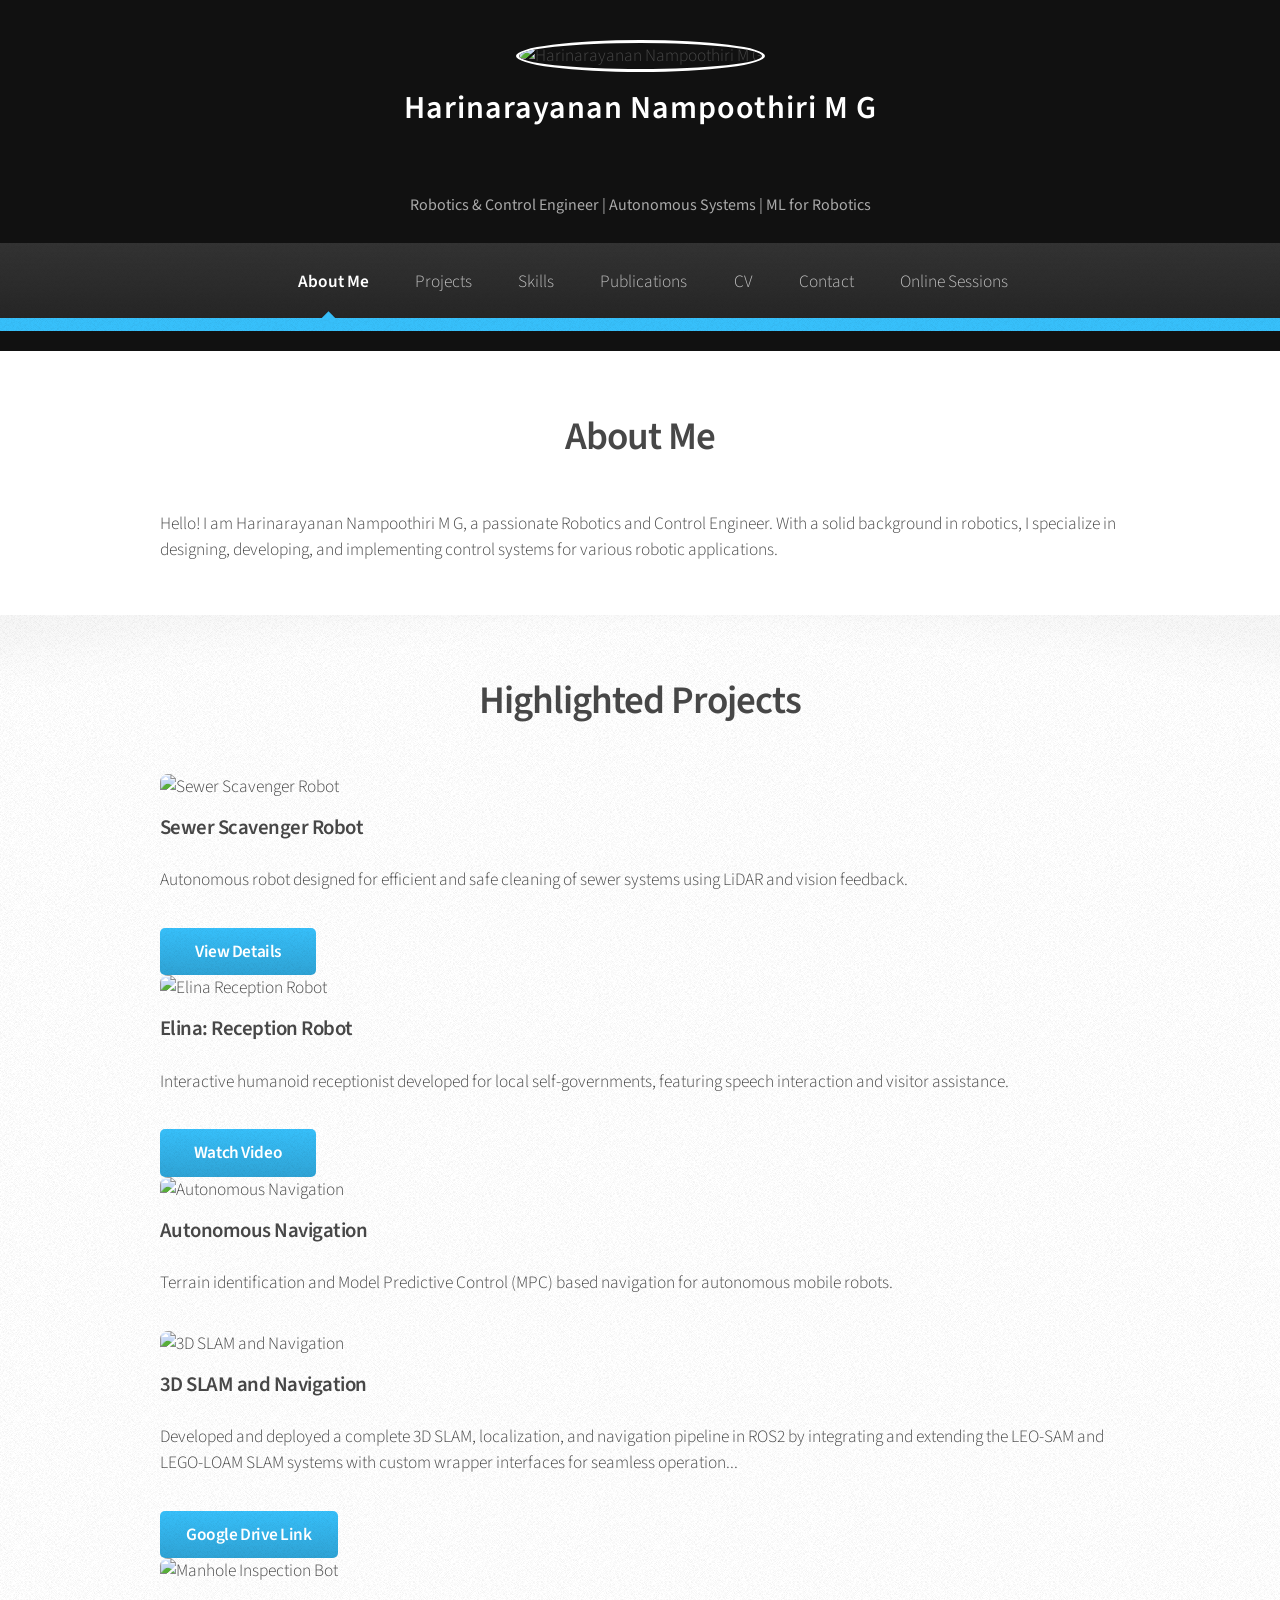
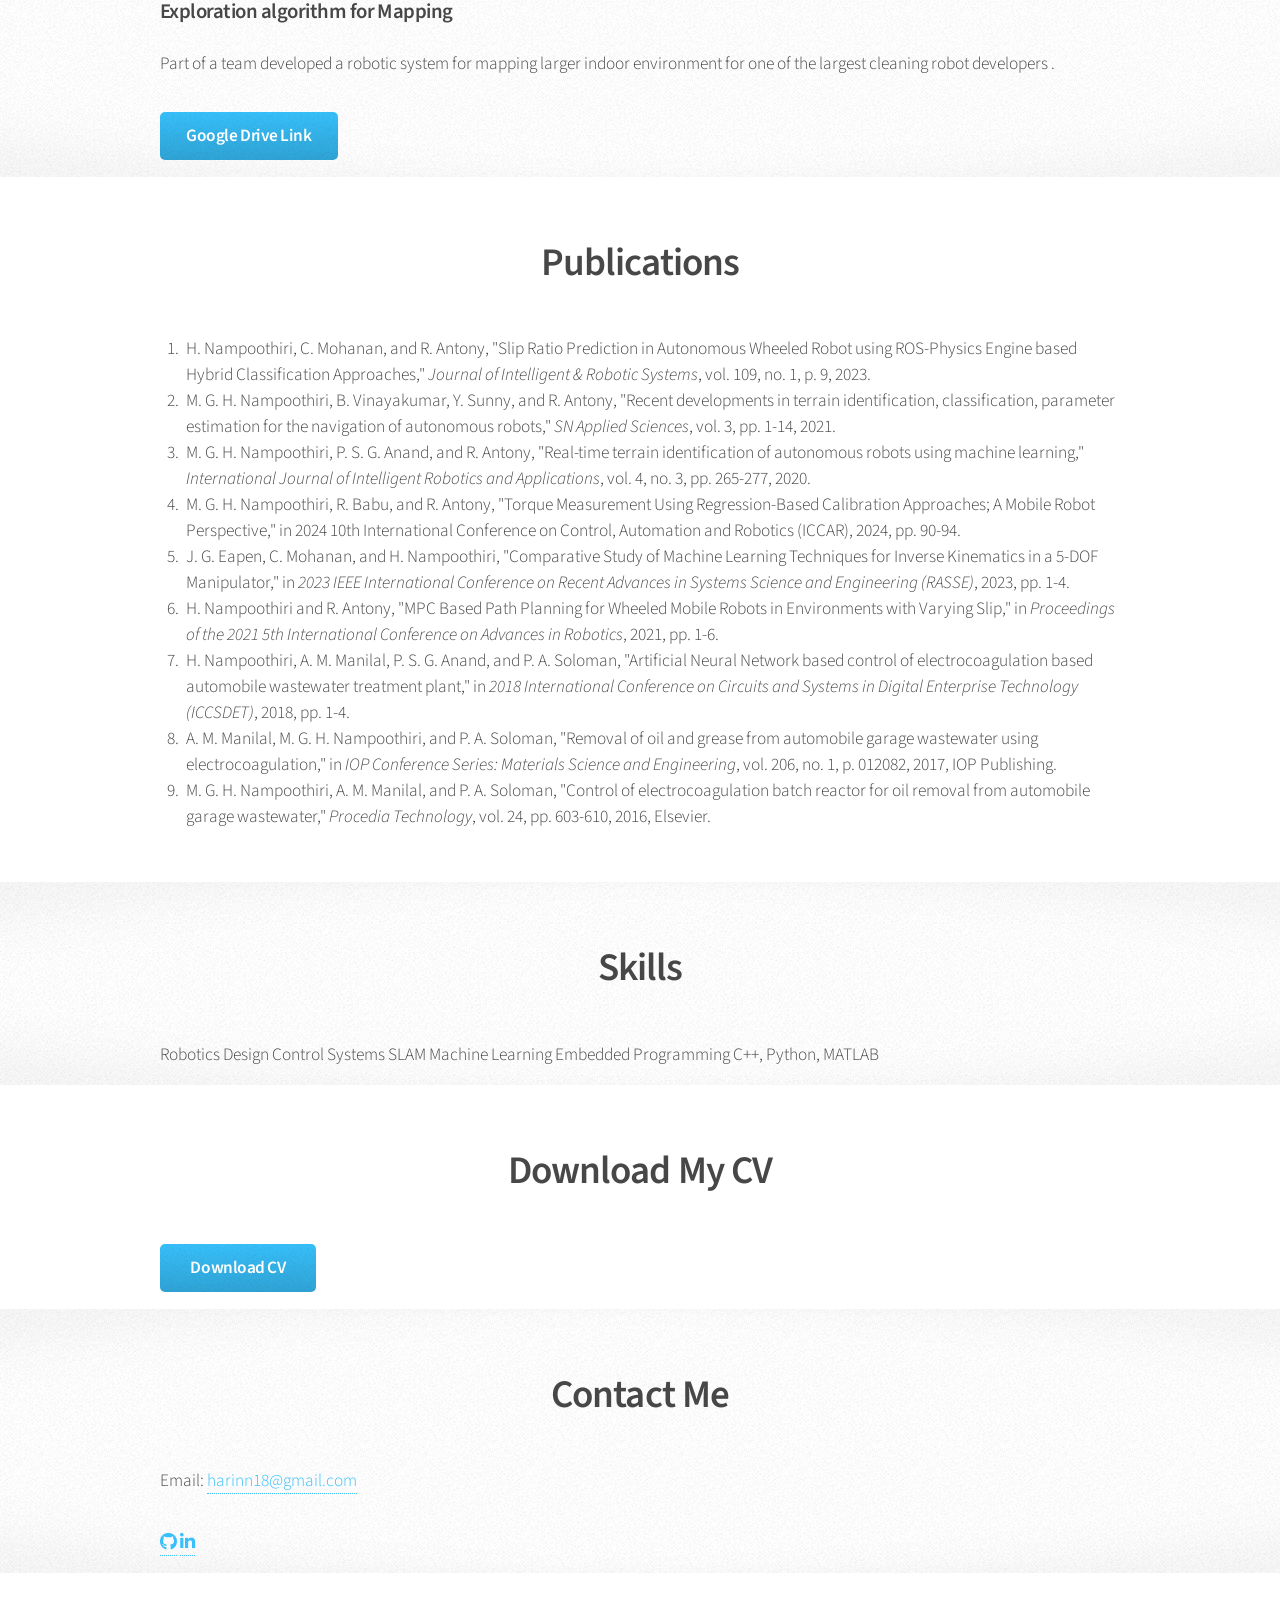
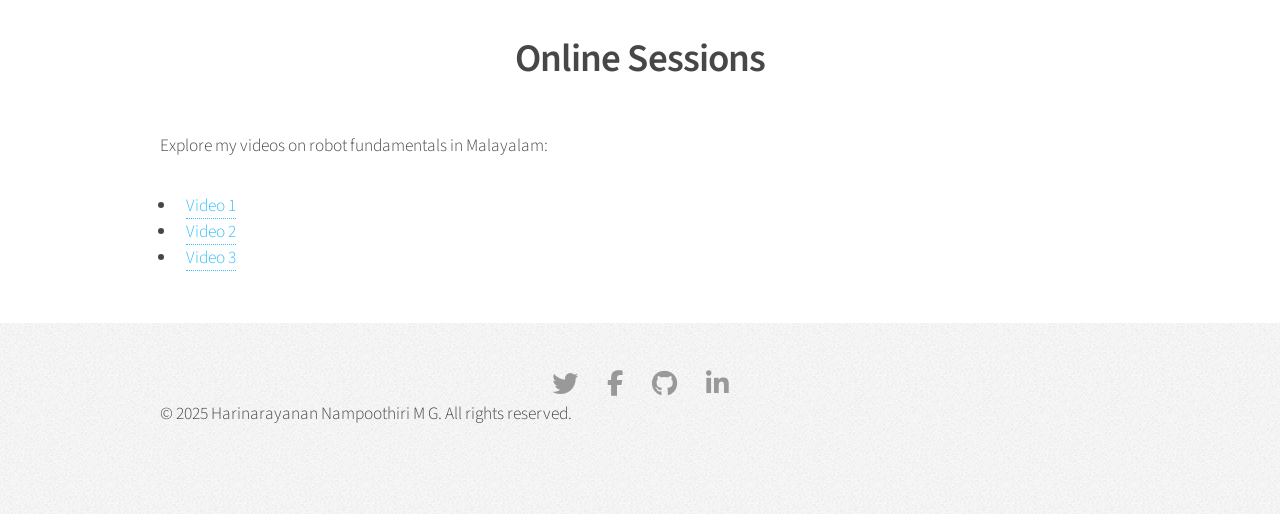
==== index.html @ 53e80461 "Refactor header styles and add new projects Updated header styles and added new project details." ====
<!DOCTYPE HTML>
<html lang="en">
<head>
    <meta charset="UTF-8">
    <title>Harinarayanan Nampoothiri M G</title>
    <meta name="viewport" content="width=device-width, initial-scale=1.0">
    
    <!-- Main CSS -->
    <link rel="stylesheet" href="assets/css/main.css">

    <!-- Font Awesome for icons -->
    <link rel="stylesheet" href="https://cdnjs.cloudflare.com/ajax/libs/font-awesome/6.4.0/css/all.min.css">

    <style>
     /* Header Name and Tagline Alignment */
#logo {
    font-size: 2rem;              /* smaller and cleaner */
    font-weight: 600;
    margin-top: 10px;
    color: #fff;
    letter-spacing: 1px;
}

.tagline {
    font-size: 1rem;              /* slightly smaller to match body text proportions */
    color: #aaa;
    margin-bottom: 25px;
    font-weight: 400;
}

/* Centering and spacing adjustments */
#header.center {
    padding: 40px 0 20px 0;
    background: #111;
}

.profile-photo {
    width: 130px;
    height: 130px;
    border: 3px solid #fff;
    border-radius: 50%;
    object-fit: cover;
    margin-bottom: 8px;
}

    </style>
</head>
<body class="is-preload">

<div id="page-wrapper">

    <!-- Header -->
    <div id="header" class="center">
        <img src="assets/images/Copy of DSC02967.JPG" alt="Harinarayanan Nampoothiri M G" class="profile-photo">
        <h1 id="logo">Harinarayanan Nampoothiri M G</h1>
        <p class="tagline">Robotics & Control Engineer | Autonomous Systems | ML for Robotics</p>

        <nav id="nav">
            <ul>
                <li class="current"><a href="#about">About Me</a></li>
                <li><a href="#projects">Projects</a></li>
                <li><a href="#skills">Skills</a></li>
                <li><a href="#publications">Publications</a></li>
                <li><a href="#CV">CV</a></li>
                <li><a href="#contact">Contact</a></li>
                <li><a href="#fundamentals">Online Sessions</a></li>
            </ul>
        </nav>
    </div>

    <!-- About Section -->
    <section id="about" class="wrapper style1">
        <div class="container">
            <header class="major">
                <h2>About Me</h2>
            </header>
            <p>Hello! I am Harinarayanan Nampoothiri M G, a passionate Robotics and Control Engineer. With a solid background in robotics, I specialize in designing, developing, and implementing control systems for various robotic applications.</p>
        </div>
    </section>


    <!-- Projects Section -->
<section id="projects" class="wrapper style2">
    <div class="container">
        <header class="major">
            <h2>Highlighted Projects</h2>
        </header>
        <div class="projects-grid">
            <div class="project-card">
                <img src="assets/images/sewer_robot.jpg" alt="Sewer Scavenger Robot" style="width:100%; border-radius:8px; margin-bottom:10px;">
                <h3>Sewer Scavenger Robot</h3>
                <p>Autonomous robot designed for efficient and safe cleaning of sewer systems using LiDAR and vision feedback.</p>
                <a href="https://drive.google.com/drive/folders/1FgG7Eo8OcnE0XTVxOAv4eLWUwkwTDsnC?usp=sharing" class="button">View Details</a>
            </div>

            <div class="project-card">
                <img src="assets/images/elina_robot.jpg" alt="Elina Reception Robot" style="width:100%; border-radius:8px; margin-bottom:10px;">
                <h3>Elina: Reception Robot</h3>
                <p>Interactive humanoid receptionist developed for local self-governments, featuring speech interaction and visitor assistance.</p>
                <a href="https://www.youtube.com/watch?v=96Tuz-c2rnI&t=113s" class="button">Watch Video</a>
            </div>

            <div class="project-card">
                <img src="assets/images/autonomous_nav.jpg" alt="Autonomous Navigation" style="width:100%; border-radius:8px; margin-bottom:10px;">
                <h3>Autonomous Navigation</h3>
                <p>Terrain identification and Model Predictive Control (MPC) based navigation for autonomous mobile robots.</p>
            </div>

            <!-- ✅ New Project 1 -->
            <div class="project-card">
                <img src="assets/images/hyperspectral_drone.jpg" alt="3D SLAM and Navigation" style="width:100%; border-radius:8px; margin-bottom:10px;">
                <h3>3D SLAM and Navigation</h3>
                <p> Developed and deployed a complete 3D SLAM, localization, and navigation pipeline in ROS2 by integrating and extending the LEO-SAM and LEGO-LOAM SLAM systems with custom wrapper interfaces for seamless operation...</p>
                <a href="https://drive.google.com/drive/folders/1tQljqa09anIrRo_CeQXsy1H-Ho63MfuQ?usp=sharing" class="button">Google Drive Link</a>
            </div>

            <!-- ✅ New Project 2 -->
            <div class="project-card">
                <img src="assets/images/manhole_inspection_bot.jpg" alt="Manhole Inspection Bot" style="width:100%; border-radius:8px; margin-bottom:10px;">
                <h3>Exploration algorithm for Mapping</h3>
                <p>Part of a team developed a robotic system for mapping larger indoor environment for one of the largest cleaning robot developers .</p>
                <a href="https://drive.google.com/drive/folders/1yJ7jIGl7k6AqIu4CjJaIvp3n4dSNA3vL?usp=drive_link" class="button">Google Drive Link</a>
            </div>
        </div>
    </div>
</section>


    <!-- Publications Section -->
    <section id="publications" class="wrapper style1">
        <div class="container">
            <header class="major">
                <h2>Publications</h2>
            </header>
            <ol>
                <li>H. Nampoothiri, C. Mohanan, and R. Antony, "Slip Ratio Prediction in Autonomous Wheeled Robot using ROS-Physics Engine based Hybrid Classification Approaches," <i>Journal of Intelligent & Robotic Systems</i>, vol. 109, no. 1, p. 9, 2023.</li>
                <li>M. G. H. Nampoothiri, B. Vinayakumar, Y. Sunny, and R. Antony, "Recent developments in terrain identification, classification, parameter estimation for the navigation of autonomous robots," <i>SN Applied Sciences</i>, vol. 3, pp. 1-14, 2021.</li>
                <li>M. G. H. Nampoothiri, P. S. G. Anand, and R. Antony, "Real-time terrain identification of autonomous robots using machine learning," <i>International Journal of Intelligent Robotics and Applications</i>, vol. 4, no. 3, pp. 265-277, 2020.</li>
                <li>M. G. H. Nampoothiri, R. Babu, and R. Antony, "Torque Measurement Using Regression-Based Calibration Approaches; A Mobile Robot Perspective," in 2024 10th International Conference on Control, Automation and Robotics (ICCAR), 2024, pp. 90-94.</li>
                <li>J. G. Eapen, C. Mohanan, and H. Nampoothiri, "Comparative Study of Machine Learning Techniques for Inverse Kinematics in a 5-DOF Manipulator," in <i>2023 IEEE International Conference on Recent Advances in Systems Science and Engineering (RASSE)</i>, 2023, pp. 1-4.</li>
                <li>H. Nampoothiri and R. Antony, "MPC Based Path Planning for Wheeled Mobile Robots in Environments with Varying Slip," in <i>Proceedings of the 2021 5th International Conference on Advances in Robotics</i>, 2021, pp. 1-6.</li>
                <li>H. Nampoothiri, A. M. Manilal, P. S. G. Anand, and P. A. Soloman, "Artificial Neural Network based control of electrocoagulation based automobile wastewater treatment plant," in <i>2018 International Conference on Circuits and Systems in Digital Enterprise Technology (ICCSDET)</i>, 2018, pp. 1-4.</li>
                <li>A. M. Manilal, M. G. H. Nampoothiri, and P. A. Soloman, "Removal of oil and grease from automobile garage wastewater using electrocoagulation," in <i>IOP Conference Series: Materials Science and Engineering</i>, vol. 206, no. 1, p. 012082, 2017, IOP Publishing.</li>
                <li>M. G. H. Nampoothiri, A. M. Manilal, and P. A. Soloman, "Control of electrocoagulation batch reactor for oil removal from automobile garage wastewater," <i>Procedia Technology</i>, vol. 24, pp. 603-610, 2016, Elsevier.</li>
            </ol>
        </div>
    </section>

    <!-- Skills Section -->
    <section id="skills" class="wrapper style2">
        <div class="container">
            <header class="major">
                <h2>Skills</h2>
            </header>
            <div class="skills-tags">
                <span>Robotics Design</span>
                <span>Control Systems</span>
                <span>SLAM</span>
                <span>Machine Learning</span>
                <span>Embedded Programming</span>
                <span>C++, Python, MATLAB</span>
            </div>
        </div>
    </section>

    <!-- CV Section -->
    <section id="CV" class="wrapper style1 center">
        <div class="container">
            <header class="major">
                <h2>Download My CV</h2>
            </header>
            <a href="https://drive.google.com/file/d/1F0CVj4Id50opNyx31Z0Vksr-vJU633Jb/view?usp=sharing" 
               target="_blank" class="button large">Download CV</a>
        </div>
    </section>

    <!-- Contact Section -->
    <section id="contact" class="wrapper style2 center">
        <div class="container">
            <header class="major">
                <h2>Contact Me</h2>
            </header>
            <p>Email: <a href="mailto:harinn18@gmail.com">harinn18@gmail.com</a></p>
            <div class="social-icons">
                <a href="https://github.com/your-github" class="icon brands fa-github"></a>
                <a href="https://www.linkedin.com/in/harinarayanan-nampoothiri-m-g-2abb6884" class="icon brands fa-linkedin-in"></a>
            </div>
        </div>
    </section>

    <!-- Online Sessions Section -->
    <section id="fundamentals" class="wrapper style1">
        <div class="container">
            <header class="major">
                <h2>Online Sessions</h2>
            </header>
            <p>Explore my videos on robot fundamentals in Malayalam:</p>
            <ul>
                <li><a href="https://www.youtube.com/watch?v=raKOTDjkIao">Video 1</a></li>
                <li><a href="https://www.youtube.com/watch?v=87t_Kpl-Ois">Video 2</a></li>
                <li><a href="https://youtu.be/vxIiFQnLRcw">Video 3</a></li>
            </ul>
        </div>
    </section>

    <!-- Footer -->
    <div id="footer" class="center">
        <div class="container">
            <ul class="icons">
                <li><a href="#" class="icon brands fa-twitter"><span class="label">Twitter</span></a></li>
                <li><a href="#" class="icon brands fa-facebook-f"><span class="label">Facebook</span></a></li>
                <li><a href="#" class="icon brands fa-github"><span class="label">GitHub</span></a></li>
                <li><a href="#" class="icon brands fa-linkedin-in"><span class="label">LinkedIn</span></a></li>
            </ul>
            <ul class="menu">
                <li>&copy; 2025 Harinarayanan Nampoothiri M G. All rights reserved.</li>
            </ul>
        </div>
    </div>

</div>

<!-- Scripts -->
<script src="assets/js/jquery.min.js"></script>
<script src="assets/js/jquery.dropotron.min.js"></script>
<script src="assets/js/browser.min.js"></script>
<script src="assets/js/breakpoints.min.js"></script>
<script src="assets/js/util.js"></script>
<script src="assets/js/main.js"></script>

</body>
</html>
---- assets/css/main.css ----
@import url("fontawesome-all.min.css");
@import url("https://fonts.googleapis.com/css?family=Source+Sans+Pro:300,300italic,600,600italic");

/*
	Arcana by HTML5 UP
	html5up.net | @ajlkn
	Free for personal and commercial use under the CCA 3.0 license (html5up.net/license)
*/

html, body, div, span, applet, object,
iframe, h1, h2, h3, h4, h5, h6, p, blockquote,
pre, a, abbr, acronym, address, big, cite,
code, del, dfn, em, img, ins, kbd, q, s, samp,
small, strike, strong, sub, sup, tt, var, b,
u, i, center, dl, dt, dd, ol, ul, li, fieldset,
form, label, legend, table, caption, tbody,
tfoot, thead, tr, th, td, article, aside,
canvas, details, embed, figure, figcaption,
footer, header, hgroup, menu, nav, output, ruby,
section, summary, time, mark, audio, video {
	margin: 0;
	padding: 0;
	border: 0;
	font-size: 100%;
	font: inherit;
	vertical-align: baseline;}

article, aside, details, figcaption, figure,
footer, header, hgroup, menu, nav, section {
	display: block;}

body {
	line-height: 1;
}

ol, ul {
	list-style: none;
}

blockquote, q {
	quotes: none;
}

	blockquote:before, blockquote:after, q:before, q:after {
		content: '';
		content: none;
	}

table {
	border-collapse: collapse;
	border-spacing: 0;
}

body {
	-webkit-text-size-adjust: none;
}

mark {
	background-color: transparent;
	color: inherit;
}

input::-moz-focus-inner {
	border: 0;
	padding: 0;
}

input, select, textarea {
	-moz-appearance: none;
	-webkit-appearance: none;
	-ms-appearance: none;
	appearance: none;
}

/* Basic */

	html {
		box-sizing: border-box;
	}

	*, *:before, *:after {
		box-sizing: inherit;
	}

	body {
		background: #f7f7f7 url("images/bg01.png");
	}

		body.is-preload *, body.is-preload *:before, body.is-preload *:after {
			-moz-animation: none !important;
			-webkit-animation: none !important;
			-ms-animation: none !important;
			animation: none !important;
			-moz-transition: none !important;
			-webkit-transition: none !important;
			-ms-transition: none !important;
			transition: none !important;
		}

	body, input, select, textarea {
		color: #474747;
		font-family: 'Source Sans Pro', sans-serif;
		font-size: 16pt;
		font-weight: 300;
		line-height: 1.65em;
	}

	a {
		-moz-transition: color 0.2s ease-in-out, border-color 0.2s ease-in-out, opacity 0.2s ease-in-out;
		-webkit-transition: color 0.2s ease-in-out, border-color 0.2s ease-in-out, opacity 0.2s ease-in-out;
		-ms-transition: color 0.2s ease-in-out, border-color 0.2s ease-in-out, opacity 0.2s ease-in-out;
		transition: color 0.2s ease-in-out, border-color 0.2s ease-in-out, opacity 0.2s ease-in-out;
		color: #37c0fb;
		text-decoration: none;
		border-bottom: dotted 1px;
	}

		a:hover {
			color: #37c0fb;
			border-bottom-color: transparent;
		}

	strong, b {
		font-weight: 600;
	}

	em, i {
		font-style: italic;
	}

	p, ul, ol, dl, table, blockquote {
		margin: 0 0 2em 0;
	}

	h1, h2, h3, h4, h5, h6 {
		color: inherit;
		font-weight: 600;
		line-height: 1.75em;
		margin-bottom: 1em;
	}

		h1 a, h2 a, h3 a, h4 a, h5 a, h6 a {
			color: inherit;
			text-decoration: none;
		}

		h1 em, h2 em, h3 em, h4 em, h5 em, h6 em {
			font-style: normal;
			font-weight: 300;
		}

	h2 {
		font-size: 1.75em;
		letter-spacing: -0.025em;
	}

	h3 {
		font-size: 1.2em;
		letter-spacing: -0.025em;
	}

	sub {
		font-size: 0.8em;
		position: relative;
		top: 0.5em;
	}

	sup {
		font-size: 0.8em;
		position: relative;
		top: -0.5em;
	}

	hr {
		border-top: solid 1px #e0e0e0;
		border: 0;
		margin-bottom: 1.5em;
	}

	blockquote {
		border-left: solid 0.5em #e0e0e0;
		font-style: italic;
		padding: 1em 0 1em 2em;
	}

/* Container */

	.container {
		margin: 0 auto;
		max-width: 100%;
		width: 1400px;
	}

		@media screen and (max-width: 1680px) {

			.container {
				width: 1200px;
			}

		}

		@media screen and (max-width: 1280px) {

			.container {
				width: 960px;
			}

		}

		@media screen and (max-width: 980px) {

			.container {
				width: 95%;
			}

		}

		@media screen and (max-width: 840px) {

			.container {
				width: 95%;
			}

		}

		@media screen and (max-width: 736px) {

			.container {
				width: 90%;
			}

		}

		@media screen and (max-width: 480px) {

			.container {
				width: 100%;
			}

		}

/* Row */

	.row {
		display: flex;
		flex-wrap: wrap;
		box-sizing: border-box;
		align-items: stretch;
	}

		.row > * {
			box-sizing: border-box;
		}

		.row.gtr-uniform > * > :last-child {
			margin-bottom: 0;
		}

		.row.aln-left {
			justify-content: flex-start;
		}

		.row.aln-center {
			justify-content: center;
		}

		.row.aln-right {
			justify-content: flex-end;
		}

		.row.aln-top {
			align-items: flex-start;
		}

		.row.aln-middle {
			align-items: center;
		}

		.row.aln-bottom {
			align-items: flex-end;
		}

		.row > .imp {
			order: -1;
		}

		.row > .col-1 {
			width: 8.33333%;
		}

		.row > .off-1 {
			margin-left: 8.33333%;
		}

		.row > .col-2 {
			width: 16.66667%;
		}

		.row > .off-2 {
			margin-left: 16.66667%;
		}

		.row > .col-3 {
			width: 25%;
		}

		.row > .off-3 {
			margin-left: 25%;
		}

		.row > .col-4 {
			width: 33.33333%;
		}

		.row > .off-4 {
			margin-left: 33.33333%;
		}

		.row > .col-5 {
			width: 41.66667%;
		}

		.row > .off-5 {
			margin-left: 41.66667%;
		}

		.row > .col-6 {
			width: 50%;
		}

		.row > .off-6 {
			margin-left: 50%;
		}

		.row > .col-7 {
			width: 58.33333%;
		}

		.row > .off-7 {
			margin-left: 58.33333%;
		}

		.row > .col-8 {
			width: 66.66667%;
		}

		.row > .off-8 {
			margin-left: 66.66667%;
		}

		.row > .col-9 {
			width: 75%;
		}

		.row > .off-9 {
			margin-left: 75%;
		}

		.row > .col-10 {
			width: 83.33333%;
		}

		.row > .off-10 {
			margin-left: 83.33333%;
		}

		.row > .col-11 {
			width: 91.66667%;
		}

		.row > .off-11 {
			margin-left: 91.66667%;
		}

		.row > .col-12 {
			width: 100%;
		}

		.row > .off-12 {
			margin-left: 100%;
		}

		.row.gtr-0 {
			margin-top: 0px;
			margin-left: 0px;
		}

			.row.gtr-0 > * {
				padding: 0px 0 0 0px;
			}

			.row.gtr-0.gtr-uniform {
				margin-top: 0px;
			}

				.row.gtr-0.gtr-uniform > * {
					padding-top: 0px;
				}

		.row.gtr-25 {
			margin-top: -12.5px;
			margin-left: -12.5px;
		}

			.row.gtr-25 > * {
				padding: 12.5px 0 0 12.5px;
			}

			.row.gtr-25.gtr-uniform {
				margin-top: -12.5px;
			}

				.row.gtr-25.gtr-uniform > * {
					padding-top: 12.5px;
				}

		.row.gtr-50 {
			margin-top: -25px;
			margin-left: -25px;
		}

			.row.gtr-50 > * {
				padding: 25px 0 0 25px;
			}

			.row.gtr-50.gtr-uniform {
				margin-top: -25px;
			}

				.row.gtr-50.gtr-uniform > * {
					padding-top: 25px;
				}

		.row {
			margin-top: -50px;
			margin-left: -50px;
		}

			.row > * {
				padding: 50px 0 0 50px;
			}

			.row.gtr-uniform {
				margin-top: -50px;
			}

				.row.gtr-uniform > * {
					padding-top: 50px;
				}

		.row.gtr-150 {
			margin-top: -75px;
			margin-left: -75px;
		}

			.row.gtr-150 > * {
				padding: 75px 0 0 75px;
			}

			.row.gtr-150.gtr-uniform {
				margin-top: -75px;
			}

				.row.gtr-150.gtr-uniform > * {
					padding-top: 75px;
				}

		.row.gtr-200 {
			margin-top: -100px;
			margin-left: -100px;
		}

			.row.gtr-200 > * {
				padding: 100px 0 0 100px;
			}

			.row.gtr-200.gtr-uniform {
				margin-top: -100px;
			}

				.row.gtr-200.gtr-uniform > * {
					padding-top: 100px;
				}

		@media screen and (max-width: 1680px) {

			.row {
				display: flex;
				flex-wrap: wrap;
				box-sizing: border-box;
				align-items: stretch;
			}

				.row > * {
					box-sizing: border-box;
				}

				.row.gtr-uniform > * > :last-child {
					margin-bottom: 0;
				}

				.row.aln-left {
					justify-content: flex-start;
				}

				.row.aln-center {
					justify-content: center;
				}

				.row.aln-right {
					justify-content: flex-end;
				}

				.row.aln-top {
					align-items: flex-start;
				}

				.row.aln-middle {
					align-items: center;
				}

				.row.aln-bottom {
					align-items: flex-end;
				}

				.row > .imp-wide {
					order: -1;
				}

				.row > .col-1-wide {
					width: 8.33333%;
				}

				.row > .off-1-wide {
					margin-left: 8.33333%;
				}

				.row > .col-2-wide {
					width: 16.66667%;
				}

				.row > .off-2-wide {
					margin-left: 16.66667%;
				}

				.row > .col-3-wide {
					width: 25%;
				}

				.row > .off-3-wide {
					margin-left: 25%;
				}

				.row > .col-4-wide {
					width: 33.33333%;
				}

				.row > .off-4-wide {
					margin-left: 33.33333%;
				}

				.row > .col-5-wide {
					width: 41.66667%;
				}

				.row > .off-5-wide {
					margin-left: 41.66667%;
				}

				.row > .col-6-wide {
					width: 50%;
				}

				.row > .off-6-wide {
					margin-left: 50%;
				}

				.row > .col-7-wide {
					width: 58.33333%;
				}

				.row > .off-7-wide {
					margin-left: 58.33333%;
				}

				.row > .col-8-wide {
					width: 66.66667%;
				}

				.row > .off-8-wide {
					margin-left: 66.66667%;
				}

				.row > .col-9-wide {
					width: 75%;
				}

				.row > .off-9-wide {
					margin-left: 75%;
				}

				.row > .col-10-wide {
					width: 83.33333%;
				}

				.row > .off-10-wide {
					margin-left: 83.33333%;
				}

				.row > .col-11-wide {
					width: 91.66667%;
				}

				.row > .off-11-wide {
					margin-left: 91.66667%;
				}

				.row > .col-12-wide {
					width: 100%;
				}

				.row > .off-12-wide {
					margin-left: 100%;
				}

				.row.gtr-0 {
					margin-top: 0px;
					margin-left: 0px;
				}

					.row.gtr-0 > * {
						padding: 0px 0 0 0px;
					}

					.row.gtr-0.gtr-uniform {
						margin-top: 0px;
					}

						.row.gtr-0.gtr-uniform > * {
							padding-top: 0px;
						}

				.row.gtr-25 {
					margin-top: -10px;
					margin-left: -10px;
				}

					.row.gtr-25 > * {
						padding: 10px 0 0 10px;
					}

					.row.gtr-25.gtr-uniform {
						margin-top: -10px;
					}

						.row.gtr-25.gtr-uniform > * {
							padding-top: 10px;
						}

				.row.gtr-50 {
					margin-top: -20px;
					margin-left: -20px;
				}

					.row.gtr-50 > * {
						padding: 20px 0 0 20px;
					}

					.row.gtr-50.gtr-uniform {
						margin-top: -20px;
					}

						.row.gtr-50.gtr-uniform > * {
							padding-top: 20px;
						}

				.row {
					margin-top: -40px;
					margin-left: -40px;
				}

					.row > * {
						padding: 40px 0 0 40px;
					}

					.row.gtr-uniform {
						margin-top: -40px;
					}

						.row.gtr-uniform > * {
							padding-top: 40px;
						}

				.row.gtr-150 {
					margin-top: -60px;
					margin-left: -60px;
				}

					.row.gtr-150 > * {
						padding: 60px 0 0 60px;
					}

					.row.gtr-150.gtr-uniform {
						margin-top: -60px;
					}

						.row.gtr-150.gtr-uniform > * {
							padding-top: 60px;
						}

				.row.gtr-200 {
					margin-top: -80px;
					margin-left: -80px;
				}

					.row.gtr-200 > * {
						padding: 80px 0 0 80px;
					}

					.row.gtr-200.gtr-uniform {
						margin-top: -80px;
					}

						.row.gtr-200.gtr-uniform > * {
							padding-top: 80px;
						}

		}

		@media screen and (max-width: 1280px) {

			.row {
				display: flex;
				flex-wrap: wrap;
				box-sizing: border-box;
				align-items: stretch;
			}

				.row > * {
					box-sizing: border-box;
				}

				.row.gtr-uniform > * > :last-child {
					margin-bottom: 0;
				}

				.row.aln-left {
					justify-content: flex-start;
				}

				.row.aln-center {
					justify-content: center;
				}

				.row.aln-right {
					justify-content: flex-end;
				}

				.row.aln-top {
					align-items: flex-start;
				}

				.row.aln-middle {
					align-items: center;
				}

				.row.aln-bottom {
					align-items: flex-end;
				}

				.row > .imp-normal {
					order: -1;
				}

				.row > .col-1-normal {
					width: 8.33333%;
				}

				.row > .off-1-normal {
					margin-left: 8.33333%;
				}

				.row > .col-2-normal {
					width: 16.66667%;
				}

				.row > .off-2-normal {
					margin-left: 16.66667%;
				}

				.row > .col-3-normal {
					width: 25%;
				}

				.row > .off-3-normal {
					margin-left: 25%;
				}

				.row > .col-4-normal {
					width: 33.33333%;
				}

				.row > .off-4-normal {
					margin-left: 33.33333%;
				}

				.row > .col-5-normal {
					width: 41.66667%;
				}

				.row > .off-5-normal {
					margin-left: 41.66667%;
				}

				.row > .col-6-normal {
					width: 50%;
				}

				.row > .off-6-normal {
					margin-left: 50%;
				}

				.row > .col-7-normal {
					width: 58.33333%;
				}

				.row > .off-7-normal {
					margin-left: 58.33333%;
				}

				.row > .col-8-normal {
					width: 66.66667%;
				}

				.row > .off-8-normal {
					margin-left: 66.66667%;
				}

				.row > .col-9-normal {
					width: 75%;
				}

				.row > .off-9-normal {
					margin-left: 75%;
				}

				.row > .col-10-normal {
					width: 83.33333%;
				}

				.row > .off-10-normal {
					margin-left: 83.33333%;
				}

				.row > .col-11-normal {
					width: 91.66667%;
				}

				.row > .off-11-normal {
					margin-left: 91.66667%;
				}

				.row > .col-12-normal {
					width: 100%;
				}

				.row > .off-12-normal {
					margin-left: 100%;
				}

				.row.gtr-0 {
					margin-top: 0px;
					margin-left: 0px;
				}

					.row.gtr-0 > * {
						padding: 0px 0 0 0px;
					}

					.row.gtr-0.gtr-uniform {
						margin-top: 0px;
					}

						.row.gtr-0.gtr-uniform > * {
							padding-top: 0px;
						}

				.row.gtr-25 {
					margin-top: -7.5px;
					margin-left: -7.5px;
				}

					.row.gtr-25 > * {
						padding: 7.5px 0 0 7.5px;
					}

					.row.gtr-25.gtr-uniform {
						margin-top: -7.5px;
					}

						.row.gtr-25.gtr-uniform > * {
							padding-top: 7.5px;
						}

				.row.gtr-50 {
					margin-top: -15px;
					margin-left: -15px;
				}

					.row.gtr-50 > * {
						padding: 15px 0 0 15px;
					}

					.row.gtr-50.gtr-uniform {
						margin-top: -15px;
					}

						.row.gtr-50.gtr-uniform > * {
							padding-top: 15px;
						}

				.row {
					margin-top: -30px;
					margin-left: -30px;
				}

					.row > * {
						padding: 30px 0 0 30px;
					}

					.row.gtr-uniform {
						margin-top: -30px;
					}

						.row.gtr-uniform > * {
							padding-top: 30px;
						}

				.row.gtr-150 {
					margin-top: -45px;
					margin-left: -45px;
				}

					.row.gtr-150 > * {
						padding: 45px 0 0 45px;
					}

					.row.gtr-150.gtr-uniform {
						margin-top: -45px;
					}

						.row.gtr-150.gtr-uniform > * {
							padding-top: 45px;
						}

				.row.gtr-200 {
					margin-top: -60px;
					margin-left: -60px;
				}

					.row.gtr-200 > * {
						padding: 60px 0 0 60px;
					}

					.row.gtr-200.gtr-uniform {
						margin-top: -60px;
					}

						.row.gtr-200.gtr-uniform > * {
							padding-top: 60px;
						}

		}

		@media screen and (max-width: 980px) {

			.row {
				display: flex;
				flex-wrap: wrap;
				box-sizing: border-box;
				align-items: stretch;
			}

				.row > * {
					box-sizing: border-box;
				}

				.row.gtr-uniform > * > :last-child {
					margin-bottom: 0;
				}

				.row.aln-left {
					justify-content: flex-start;
				}

				.row.aln-center {
					justify-content: center;
				}

				.row.aln-right {
					justify-content: flex-end;
				}

				.row.aln-top {
					align-items: flex-start;
				}

				.row.aln-middle {
					align-items: center;
				}

				.row.aln-bottom {
					align-items: flex-end;
				}

				.row > .imp-narrow {
					order: -1;
				}

				.row > .col-1-narrow {
					width: 8.33333%;
				}

				.row > .off-1-narrow {
					margin-left: 8.33333%;
				}

				.row > .col-2-narrow {
					width: 16.66667%;
				}

				.row > .off-2-narrow {
					margin-left: 16.66667%;
				}

				.row > .col-3-narrow {
					width: 25%;
				}

				.row > .off-3-narrow {
					margin-left: 25%;
				}

				.row > .col-4-narrow {
					width: 33.33333%;
				}

				.row > .off-4-narrow {
					margin-left: 33.33333%;
				}

				.row > .col-5-narrow {
					width: 41.66667%;
				}

				.row > .off-5-narrow {
					margin-left: 41.66667%;
				}

				.row > .col-6-narrow {
					width: 50%;
				}

				.row > .off-6-narrow {
					margin-left: 50%;
				}

				.row > .col-7-narrow {
					width: 58.33333%;
				}

				.row > .off-7-narrow {
					margin-left: 58.33333%;
				}

				.row > .col-8-narrow {
					width: 66.66667%;
				}

				.row > .off-8-narrow {
					margin-left: 66.66667%;
				}

				.row > .col-9-narrow {
					width: 75%;
				}

				.row > .off-9-narrow {
					margin-left: 75%;
				}

				.row > .col-10-narrow {
					width: 83.33333%;
				}

				.row > .off-10-narrow {
					margin-left: 83.33333%;
				}

				.row > .col-11-narrow {
					width: 91.66667%;
				}

				.row > .off-11-narrow {
					margin-left: 91.66667%;
				}

				.row > .col-12-narrow {
					width: 100%;
				}

				.row > .off-12-narrow {
					margin-left: 100%;
				}

				.row.gtr-0 {
					margin-top: 0px;
					margin-left: 0px;
				}

					.row.gtr-0 > * {
						padding: 0px 0 0 0px;
					}

					.row.gtr-0.gtr-uniform {
						margin-top: 0px;
					}

						.row.gtr-0.gtr-uniform > * {
							padding-top: 0px;
						}

				.row.gtr-25 {
					margin-top: -7.5px;
					margin-left: -7.5px;
				}

					.row.gtr-25 > * {
						padding: 7.5px 0 0 7.5px;
					}

					.row.gtr-25.gtr-uniform {
						margin-top: -7.5px;
					}

						.row.gtr-25.gtr-uniform > * {
							padding-top: 7.5px;
						}

				.row.gtr-50 {
					margin-top: -15px;
					margin-left: -15px;
				}

					.row.gtr-50 > * {
						padding: 15px 0 0 15px;
					}

					.row.gtr-50.gtr-uniform {
						margin-top: -15px;
					}

						.row.gtr-50.gtr-uniform > * {
							padding-top: 15px;
						}

				.row {
					margin-top: -30px;
					margin-left: -30px;
				}

					.row > * {
						padding: 30px 0 0 30px;
					}

					.row.gtr-uniform {
						margin-top: -30px;
					}

						.row.gtr-uniform > * {
							padding-top: 30px;
						}

				.row.gtr-150 {
					margin-top: -45px;
					margin-left: -45px;
				}

					.row.gtr-150 > * {
						padding: 45px 0 0 45px;
					}

					.row.gtr-150.gtr-uniform {
						margin-top: -45px;
					}

						.row.gtr-150.gtr-uniform > * {
							padding-top: 45px;
						}

				.row.gtr-200 {
					margin-top: -60px;
					margin-left: -60px;
				}

					.row.gtr-200 > * {
						padding: 60px 0 0 60px;
					}

					.row.gtr-200.gtr-uniform {
						margin-top: -60px;
					}

						.row.gtr-200.gtr-uniform > * {
							padding-top: 60px;
						}

		}

		@media screen and (max-width: 840px) {

			.row {
				display: flex;
				flex-wrap: wrap;
				box-sizing: border-box;
				align-items: stretch;
			}

				.row > * {
					box-sizing: border-box;
				}

				.row.gtr-uniform > * > :last-child {
					margin-bottom: 0;
				}

				.row.aln-left {
					justify-content: flex-start;
				}

				.row.aln-center {
					justify-content: center;
				}

				.row.aln-right {
					justify-content: flex-end;
				}

				.row.aln-top {
					align-items: flex-start;
				}

				.row.aln-middle {
					align-items: center;
				}

				.row.aln-bottom {
					align-items: flex-end;
				}

				.row > .imp-narrower {
					order: -1;
				}

				.row > .col-1-narrower {
					width: 8.33333%;
				}

				.row > .off-1-narrower {
					margin-left: 8.33333%;
				}

				.row > .col-2-narrower {
					width: 16.66667%;
				}

				.row > .off-2-narrower {
					margin-left: 16.66667%;
				}

				.row > .col-3-narrower {
					width: 25%;
				}

				.row > .off-3-narrower {
					margin-left: 25%;
				}

				.row > .col-4-narrower {
					width: 33.33333%;
				}

				.row > .off-4-narrower {
					margin-left: 33.33333%;
				}

				.row > .col-5-narrower {
					width: 41.66667%;
				}

				.row > .off-5-narrower {
					margin-left: 41.66667%;
				}

				.row > .col-6-narrower {
					width: 50%;
				}

				.row > .off-6-narrower {
					margin-left: 50%;
				}

				.row > .col-7-narrower {
					width: 58.33333%;
				}

				.row > .off-7-narrower {
					margin-left: 58.33333%;
				}

				.row > .col-8-narrower {
					width: 66.66667%;
				}

				.row > .off-8-narrower {
					margin-left: 66.66667%;
				}

				.row > .col-9-narrower {
					width: 75%;
				}

				.row > .off-9-narrower {
					margin-left: 75%;
				}

				.row > .col-10-narrower {
					width: 83.33333%;
				}

				.row > .off-10-narrower {
					margin-left: 83.33333%;
				}

				.row > .col-11-narrower {
					width: 91.66667%;
				}

				.row > .off-11-narrower {
					margin-left: 91.66667%;
				}

				.row > .col-12-narrower {
					width: 100%;
				}

				.row > .off-12-narrower {
					margin-left: 100%;
				}

				.row.gtr-0 {
					margin-top: 0px;
					margin-left: 0px;
				}

					.row.gtr-0 > * {
						padding: 0px 0 0 0px;
					}

					.row.gtr-0.gtr-uniform {
						margin-top: 0px;
					}

						.row.gtr-0.gtr-uniform > * {
							padding-top: 0px;
						}

				.row.gtr-25 {
					margin-top: -7.5px;
					margin-left: -7.5px;
				}

					.row.gtr-25 > * {
						padding: 7.5px 0 0 7.5px;
					}

					.row.gtr-25.gtr-uniform {
						margin-top: -7.5px;
					}

						.row.gtr-25.gtr-uniform > * {
							padding-top: 7.5px;
						}

				.row.gtr-50 {
					margin-top: -15px;
					margin-left: -15px;
				}

					.row.gtr-50 > * {
						padding: 15px 0 0 15px;
					}

					.row.gtr-50.gtr-uniform {
						margin-top: -15px;
					}

						.row.gtr-50.gtr-uniform > * {
							padding-top: 15px;
						}

				.row {
					margin-top: -30px;
					margin-left: -30px;
				}

					.row > * {
						padding: 30px 0 0 30px;
					}

					.row.gtr-uniform {
						margin-top: -30px;
					}

						.row.gtr-uniform > * {
							padding-top: 30px;
						}

				.row.gtr-150 {
					margin-top: -45px;
					margin-left: -45px;
				}

					.row.gtr-150 > * {
						padding: 45px 0 0 45px;
					}

					.row.gtr-150.gtr-uniform {
						margin-top: -45px;
					}

						.row.gtr-150.gtr-uniform > * {
							padding-top: 45px;
						}

				.row.gtr-200 {
					margin-top: -60px;
					margin-left: -60px;
				}

					.row.gtr-200 > * {
						padding: 60px 0 0 60px;
					}

					.row.gtr-200.gtr-uniform {
						margin-top: -60px;
					}

						.row.gtr-200.gtr-uniform > * {
							padding-top: 60px;
						}

		}

		@media screen and (max-width: 736px) {

			.row {
				display: flex;
				flex-wrap: wrap;
				box-sizing: border-box;
				align-items: stretch;
			}

				.row > * {
					box-sizing: border-box;
				}

				.row.gtr-uniform > * > :last-child {
					margin-bottom: 0;
				}

				.row.aln-left {
					justify-content: flex-start;
				}

				.row.aln-center {
					justify-content: center;
				}

				.row.aln-right {
					justify-content: flex-end;
				}

				.row.aln-top {
					align-items: flex-start;
				}

				.row.aln-middle {
					align-items: center;
				}

				.row.aln-bottom {
					align-items: flex-end;
				}

				.row > .imp-mobile {
					order: -1;
				}

				.row > .col-1-mobile {
					width: 8.33333%;
				}

				.row > .off-1-mobile {
					margin-left: 8.33333%;
				}

				.row > .col-2-mobile {
					width: 16.66667%;
				}

				.row > .off-2-mobile {
					margin-left: 16.66667%;
				}

				.row > .col-3-mobile {
					width: 25%;
				}

				.row > .off-3-mobile {
					margin-left: 25%;
				}

				.row > .col-4-mobile {
					width: 33.33333%;
				}

				.row > .off-4-mobile {
					margin-left: 33.33333%;
				}

				.row > .col-5-mobile {
					width: 41.66667%;
				}

				.row > .off-5-mobile {
					margin-left: 41.66667%;
				}

				.row > .col-6-mobile {
					width: 50%;
				}

				.row > .off-6-mobile {
					margin-left: 50%;
				}

				.row > .col-7-mobile {
					width: 58.33333%;
				}

				.row > .off-7-mobile {
					margin-left: 58.33333%;
				}

				.row > .col-8-mobile {
					width: 66.66667%;
				}

				.row > .off-8-mobile {
					margin-left: 66.66667%;
				}

				.row > .col-9-mobile {
					width: 75%;
				}

				.row > .off-9-mobile {
					margin-left: 75%;
				}

				.row > .col-10-mobile {
					width: 83.33333%;
				}

				.row > .off-10-mobile {
					margin-left: 83.33333%;
				}

				.row > .col-11-mobile {
					width: 91.66667%;
				}

				.row > .off-11-mobile {
					margin-left: 91.66667%;
				}

				.row > .col-12-mobile {
					width: 100%;
				}

				.row > .off-12-mobile {
					margin-left: 100%;
				}

				.row.gtr-0 {
					margin-top: 0px;
					margin-left: 0px;
				}

					.row.gtr-0 > * {
						padding: 0px 0 0 0px;
					}

					.row.gtr-0.gtr-uniform {
						margin-top: 0px;
					}

						.row.gtr-0.gtr-uniform > * {
							padding-top: 0px;
						}

				.row.gtr-25 {
					margin-top: -5px;
					margin-left: -5px;
				}

					.row.gtr-25 > * {
						padding: 5px 0 0 5px;
					}

					.row.gtr-25.gtr-uniform {
						margin-top: -5px;
					}

						.row.gtr-25.gtr-uniform > * {
							padding-top: 5px;
						}

				.row.gtr-50 {
					margin-top: -10px;
					margin-left: -10px;
				}

					.row.gtr-50 > * {
						padding: 10px 0 0 10px;
					}

					.row.gtr-50.gtr-uniform {
						margin-top: -10px;
					}

						.row.gtr-50.gtr-uniform > * {
							padding-top: 10px;
						}

				.row {
					margin-top: -20px;
					margin-left: -20px;
				}

					.row > * {
						padding: 20px 0 0 20px;
					}

					.row.gtr-uniform {
						margin-top: -20px;
					}

						.row.gtr-uniform > * {
							padding-top: 20px;
						}

				.row.gtr-150 {
					margin-top: -30px;
					margin-left: -30px;
				}

					.row.gtr-150 > * {
						padding: 30px 0 0 30px;
					}

					.row.gtr-150.gtr-uniform {
						margin-top: -30px;
					}

						.row.gtr-150.gtr-uniform > * {
							padding-top: 30px;
						}

				.row.gtr-200 {
					margin-top: -40px;
					margin-left: -40px;
				}

					.row.gtr-200 > * {
						padding: 40px 0 0 40px;
					}

					.row.gtr-200.gtr-uniform {
						margin-top: -40px;
					}

						.row.gtr-200.gtr-uniform > * {
							padding-top: 40px;
						}

		}

		@media screen and (max-width: 480px) {

			.row {
				display: flex;
				flex-wrap: wrap;
				box-sizing: border-box;
				align-items: stretch;
			}

				.row > * {
					box-sizing: border-box;
				}

				.row.gtr-uniform > * > :last-child {
					margin-bottom: 0;
				}

				.row.aln-left {
					justify-content: flex-start;
				}

				.row.aln-center {
					justify-content: center;
				}

				.row.aln-right {
					justify-content: flex-end;
				}

				.row.aln-top {
					align-items: flex-start;
				}

				.row.aln-middle {
					align-items: center;
				}

				.row.aln-bottom {
					align-items: flex-end;
				}

				.row > .imp-mobilep {
					order: -1;
				}

				.row > .col-1-mobilep {
					width: 8.33333%;
				}

				.row > .off-1-mobilep {
					margin-left: 8.33333%;
				}

				.row > .col-2-mobilep {
					width: 16.66667%;
				}

				.row > .off-2-mobilep {
					margin-left: 16.66667%;
				}

				.row > .col-3-mobilep {
					width: 25%;
				}

				.row > .off-3-mobilep {
					margin-left: 25%;
				}

				.row > .col-4-mobilep {
					width: 33.33333%;
				}

				.row > .off-4-mobilep {
					margin-left: 33.33333%;
				}

				.row > .col-5-mobilep {
					width: 41.66667%;
				}

				.row > .off-5-mobilep {
					margin-left: 41.66667%;
				}

				.row > .col-6-mobilep {
					width: 50%;
				}

				.row > .off-6-mobilep {
					margin-left: 50%;
				}

				.row > .col-7-mobilep {
					width: 58.33333%;
				}

				.row > .off-7-mobilep {
					margin-left: 58.33333%;
				}

				.row > .col-8-mobilep {
					width: 66.66667%;
				}

				.row > .off-8-mobilep {
					margin-left: 66.66667%;
				}

				.row > .col-9-mobilep {
					width: 75%;
				}

				.row > .off-9-mobilep {
					margin-left: 75%;
				}

				.row > .col-10-mobilep {
					width: 83.33333%;
				}

				.row > .off-10-mobilep {
					margin-left: 83.33333%;
				}

				.row > .col-11-mobilep {
					width: 91.66667%;
				}

				.row > .off-11-mobilep {
					margin-left: 91.66667%;
				}

				.row > .col-12-mobilep {
					width: 100%;
				}

				.row > .off-12-mobilep {
					margin-left: 100%;
				}

				.row.gtr-0 {
					margin-top: 0px;
					margin-left: 0px;
				}

					.row.gtr-0 > * {
						padding: 0px 0 0 0px;
					}

					.row.gtr-0.gtr-uniform {
						margin-top: 0px;
					}

						.row.gtr-0.gtr-uniform > * {
							padding-top: 0px;
						}

				.row.gtr-25 {
					margin-top: -5px;
					margin-left: -5px;
				}

					.row.gtr-25 > * {
						padding: 5px 0 0 5px;
					}

					.row.gtr-25.gtr-uniform {
						margin-top: -5px;
					}

						.row.gtr-25.gtr-uniform > * {
							padding-top: 5px;
						}

				.row.gtr-50 {
					margin-top: -10px;
					margin-left: -10px;
				}

					.row.gtr-50 > * {
						padding: 10px 0 0 10px;
					}

					.row.gtr-50.gtr-uniform {
						margin-top: -10px;
					}

						.row.gtr-50.gtr-uniform > * {
							padding-top: 10px;
						}

				.row {
					margin-top: -20px;
					margin-left: -20px;
				}

					.row > * {
						padding: 20px 0 0 20px;
					}

					.row.gtr-uniform {
						margin-top: -20px;
					}

						.row.gtr-uniform > * {
							padding-top: 20px;
						}

				.row.gtr-150 {
					margin-top: -30px;
					margin-left: -30px;
				}

					.row.gtr-150 > * {
						padding: 30px 0 0 30px;
					}

					.row.gtr-150.gtr-uniform {
						margin-top: -30px;
					}

						.row.gtr-150.gtr-uniform > * {
							padding-top: 30px;
						}

				.row.gtr-200 {
					margin-top: -40px;
					margin-left: -40px;
				}

					.row.gtr-200 > * {
						padding: 40px 0 0 40px;
					}

					.row.gtr-200.gtr-uniform {
						margin-top: -40px;
					}

						.row.gtr-200.gtr-uniform > * {
							padding-top: 40px;
						}

		}

/* Section/Article */

	section.special, article.special {
		text-align: center;
	}

	header p {
		color: #999;
		font-size: 1.25em;
		position: relative;
		margin-top: -1.25em;
		margin-bottom: 2.25em;
	}

	header.major {
		text-align: center;
		margin: 0 0 2em 0;
	}

		header.major h2 {
			font-size: 2.25em;
		}

		header.major p {
			position: relative;
			border-top: solid 1px #e0e0e0;
			padding: 1em 0 0 0;
			margin: 0;
			top: -1em;
			font-size: 1.5em;
			letter-spacing: -0.025em;
		}

	footer {
		margin: 0 0 3em 0;
	}

		footer > :last-child {
			margin-bottom: 0;
		}

		footer.major {
			padding-top: 3em;
		}

/* Form */

	input[type="text"],
	input[type="password"],
	input[type="email"],
	textarea {
		-moz-appearance: none;
		-webkit-appearance: none;
		-ms-appearance: none;
		appearance: none;
		-moz-transition: border-color 0.2s ease-in-out;
		-webkit-transition: border-color 0.2s ease-in-out;
		-ms-transition: border-color 0.2s ease-in-out;
		transition: border-color 0.2s ease-in-out;
		background: #fff;
		border: solid 1px #e0e0e0;
		border-radius: 5px;
		color: inherit;
		display: block;
		outline: 0;
		padding: 0.75em;
		text-decoration: none;
		width: 100%;
	}

		input[type="text"]:focus,
		input[type="password"]:focus,
		input[type="email"]:focus,
		textarea:focus {
			border-color: #37c0fb;
		}

	input[type="text"],
	input[type="password"],
	input[type="email"] {
		line-height: 1em;
	}

	label {
		display: block;
		color: inherit;
		font-weight: 600;
		line-height: 1.75em;
		margin-bottom: 0.5em;
	}

	::-webkit-input-placeholder {
		color: #999;
		position: relative;
		top: 3px;
	}

	:-moz-placeholder {
		color: #999;
	}

	::-moz-placeholder {
		color: #999;
	}

	:-ms-input-placeholder {
		color: #999;
	}

/* Image */

	.image {
		border: 0;
		display: inline-block;
		position: relative;
		border-radius: 5px;
	}

		.image img {
			display: block;
			border-radius: 5px;
		}

		.image.left {
			display: block;
			float: left;
			margin: 0 2em 2em 0;
			position: relative;
			top: 0.25em;
		}

			.image.left img {
				display: block;
				width: 100%;
			}

		.image.fit {
			display: block;
		}

			.image.fit img {
				display: block;
				width: 100%;
			}

		.image.featured {
			display: block;
			margin: 0 0 2em 0;
		}

			.image.featured img {
				display: block;
				width: 100%;
			}

/* Icon */

	.icon {
		text-decoration: none;
		position: relative;
		text-decoration: none;
	}

		.icon:before {
			-moz-osx-font-smoothing: grayscale;
			-webkit-font-smoothing: antialiased;
			display: inline-block;
			font-style: normal;
			font-variant: normal;
			text-rendering: auto;
			line-height: 1;
			text-transform: none !important;
			font-family: 'Font Awesome 5 Free';
			font-weight: 400;
		}

		.icon > .label {
			display: none;
		}

		.icon:before {
			line-height: inherit;
		}

		.icon.solid:before {
			font-weight: 900;
		}

		.icon.brands:before {
			font-family: 'Font Awesome 5 Brands';
		}

		.icon.major {
			text-align: center;
			cursor: default;
			background-color: #37c0fb;
			background-image: -moz-linear-gradient(top, rgba(0,0,0,0), rgba(0,0,0,0.15)), url("images/bg01.png");
			background-image: -webkit-linear-gradient(top, rgba(0,0,0,0), rgba(0,0,0,0.15)), url("images/bg01.png");
			background-image: -ms-linear-gradient(top, rgba(0,0,0,0), rgba(0,0,0,0.15)), url("images/bg01.png");
			background-image: linear-gradient(top, rgba(0,0,0,0), rgba(0,0,0,0.15)), url("images/bg01.png");
			color: #fff;
			border-radius: 100%;
			display: inline-block;
			width: 5em;
			height: 5em;
			line-height: 5em;
			box-shadow: 0 0 0 7px white, 0 0 0 8px #e0e0e0;
			margin: 0 0 2em 0;
		}

			.icon.major:before {
				font-size: 36px;
			}

/* Lists */

	ol {
		list-style: decimal;
		padding-left: 1.25em;
	}

		ol li {
			padding-left: 0.25em;
		}

	ul {
		list-style: disc;
		padding-left: 1em;
	}

		ul li {
			padding-left: 0.5em;
		}

/* Links */

	ul.links {
		list-style: none;
		padding-left: 0;
	}

		ul.links li {
			line-height: 2.5em;
			padding-left: 0;
		}

/* Icons */

	ul.icons {
		cursor: default;
		list-style: none;
		padding-left: 0;
	}

		ul.icons li {
			display: inline-block;
			line-height: 1em;
			padding-left: 1.5em;
		}

			ul.icons li:first-child {
				padding-left: 0;
			}

			ul.icons li a, ul.icons li span {
				font-size: 2em;
				border: 0;
			}

/* Menu */

	ul.menu {
		list-style: none;
		padding-left: 0;
	}

		ul.menu li {
			border-left: solid 1px #e0e0e0;
			display: inline-block;
			padding: 0 0 0 1em;
			margin: 0 0 0 1em;
		}

			ul.menu li:first-child {
				border-left: 0;
				margin-left: 0;
				padding-left: 0;
			}

/* Actions */

	ul.actions {
		display: -moz-flex;
		display: -webkit-flex;
		display: -ms-flex;
		display: flex;
		cursor: default;
		list-style: none;
		margin-left: -1em;
		padding-left: 0;
	}

		ul.actions li {
			padding: 0 0 0 1em;
			vertical-align: middle;
		}

		ul.actions.special {
			-moz-justify-content: center;
			-webkit-justify-content: center;
			-ms-justify-content: center;
			justify-content: center;
			width: 100%;
			margin-left: 0;
		}

			ul.actions.special li:first-child {
				padding-left: 0;
			}

		ul.actions.stacked {
			-moz-flex-direction: column;
			-webkit-flex-direction: column;
			-ms-flex-direction: column;
			flex-direction: column;
			margin-left: 0;
		}

			ul.actions.stacked li {
				padding: 1.25em 0 0 0;
			}

				ul.actions.stacked li:first-child {
					padding-top: 0;
				}

		ul.actions.fit {
			width: calc(100% + 1em);
		}

			ul.actions.fit li {
				-moz-flex-grow: 1;
				-webkit-flex-grow: 1;
				-ms-flex-grow: 1;
				flex-grow: 1;
				-moz-flex-shrink: 1;
				-webkit-flex-shrink: 1;
				-ms-flex-shrink: 1;
				flex-shrink: 1;
				width: 100%;
			}

				ul.actions.fit li > * {
					width: 100%;
				}

			ul.actions.fit.stacked {
				width: 100%;
			}

		@media screen and (max-width: 736px) {

			ul.actions:not(.fixed) {
				-moz-flex-direction: column;
				-webkit-flex-direction: column;
				-ms-flex-direction: column;
				flex-direction: column;
				margin-left: 0;
				width: 100% !important;
			}

				ul.actions:not(.fixed) li {
					-moz-flex-grow: 1;
					-webkit-flex-grow: 1;
					-ms-flex-grow: 1;
					flex-grow: 1;
					-moz-flex-shrink: 1;
					-webkit-flex-shrink: 1;
					-ms-flex-shrink: 1;
					flex-shrink: 1;
					padding: 1em 0 0 0;
					text-align: center;
					width: 100%;
				}

					ul.actions:not(.fixed) li > * {
						width: 100%;
					}

					ul.actions:not(.fixed) li:first-child {
						padding-top: 0;
					}

					ul.actions:not(.fixed) li input[type="submit"],
					ul.actions:not(.fixed) li input[type="reset"],
					ul.actions:not(.fixed) li input[type="button"],
					ul.actions:not(.fixed) li button,
					ul.actions:not(.fixed) li .button {
						width: 100%;
					}

						ul.actions:not(.fixed) li input[type="submit"].icon:before,
						ul.actions:not(.fixed) li input[type="reset"].icon:before,
						ul.actions:not(.fixed) li input[type="button"].icon:before,
						ul.actions:not(.fixed) li button.icon:before,
						ul.actions:not(.fixed) li .button.icon:before {
							margin-left: -0.5em;
						}

		}

/* Tables */

	table {
		width: 100%;
	}

		table.default {
			width: 100%;
		}

			table.default tbody tr {
				border-bottom: solid 1px #e0e0e0;
			}

			table.default td {
				padding: 0.5em 1em 0.5em 1em;
			}

			table.default th {
				font-weight: 600;
				padding: 0.5em 1em 0.5em 1em;
				text-align: left;
			}

			table.default thead {
				background-color: #555555;
				background-image: -moz-linear-gradient(top, rgba(0,0,0,0), rgba(0,0,0,0.15)), url("images/bg01.png");
				background-image: -webkit-linear-gradient(top, rgba(0,0,0,0), rgba(0,0,0,0.15)), url("images/bg01.png");
				background-image: -ms-linear-gradient(top, rgba(0,0,0,0), rgba(0,0,0,0.15)), url("images/bg01.png");
				background-image: linear-gradient(top, rgba(0,0,0,0), rgba(0,0,0,0.15)), url("images/bg01.png");
				color: #fff;
			}

/* Button */

	input[type="submit"],
	input[type="reset"],
	input[type="button"],
	button,
	.button {
		-moz-appearance: none;
		-webkit-appearance: none;
		-ms-appearance: none;
		appearance: none;
		-moz-transition: background-color 0.2s ease-in-out, color 0.2s ease-in-out, box-shadow 0.2s ease-in-out;
		-webkit-transition: background-color 0.2s ease-in-out, color 0.2s ease-in-out, box-shadow 0.2s ease-in-out;
		-ms-transition: background-color 0.2s ease-in-out, color 0.2s ease-in-out, box-shadow 0.2s ease-in-out;
		transition: background-color 0.2s ease-in-out, color 0.2s ease-in-out, box-shadow 0.2s ease-in-out;
		background-image: -moz-linear-gradient(top, rgba(0,0,0,0), rgba(0,0,0,0.15)), url("images/bg01.png");
		background-image: -webkit-linear-gradient(top, rgba(0,0,0,0), rgba(0,0,0,0.15)), url("images/bg01.png");
		background-image: -ms-linear-gradient(top, rgba(0,0,0,0), rgba(0,0,0,0.15)), url("images/bg01.png");
		background-image: linear-gradient(top, rgba(0,0,0,0), rgba(0,0,0,0.15)), url("images/bg01.png");
		background-color: #37c0fb;
		border-radius: 5px;
		border: 0;
		color: #fff;
		cursor: pointer;
		display: inline-block;
		padding: 0 1.5em;
		line-height: 2.75em;
		min-width: 9em;
		text-align: center;
		text-decoration: none;
		font-weight: 600;
		letter-spacing: -0.025em;
	}

		input[type="submit"]:hover,
		input[type="reset"]:hover,
		input[type="button"]:hover,
		button:hover,
		.button:hover {
			background-color: #50c8fc;
			color: #fff !important;
		}

		input[type="submit"]:active,
		input[type="reset"]:active,
		input[type="button"]:active,
		button:active,
		.button:active {
			background-color: #1eb8fb;
			color: #fff;
		}

		input[type="submit"].alt,
		input[type="reset"].alt,
		input[type="button"].alt,
		button.alt,
		.button.alt {
			background-color: #555555;
			color: #fff;
		}

			input[type="submit"].alt:hover,
			input[type="reset"].alt:hover,
			input[type="button"].alt:hover,
			button.alt:hover,
			.button.alt:hover {
				background-color: #626262;
			}

			input[type="submit"].alt:active,
			input[type="reset"].alt:active,
			input[type="button"].alt:active,
			button.alt:active,
			.button.alt:active {
				background-color: #484848;
			}

		input[type="submit"].icon:before,
		input[type="reset"].icon:before,
		input[type="button"].icon:before,
		button.icon:before,
		.button.icon:before {
			margin-right: 0.5em;
		}

		input[type="submit"].fit,
		input[type="reset"].fit,
		input[type="button"].fit,
		button.fit,
		.button.fit {
			width: 100%;
		}

		input[type="submit"].small,
		input[type="reset"].small,
		input[type="button"].small,
		button.small,
		.button.small {
			font-size: 0.8em;
		}

/* Box */

	.box.highlight {
		text-align: center;
	}

	.box.post {
		position: relative;
		margin: 0 0 2em 0;
	}

		.box.post:after {
			content: '';
			display: block;
			clear: both;
		}

		.box.post .inner {
			margin-left: calc(30% + 2em);
		}

			.box.post .inner > :last-child {
				margin-bottom: 0;
			}

		.box.post .image {
			width: 30%;
			margin: 0;
		}

/* Header */

	#header {
		text-align: center;
		padding: 3em 0 0 0;
		background-color: #fff;
		background-image: url("images/bg02.png"), url("images/bg02.png"), url("images/bg01.png");
		background-position: top left,					top left,					top left;
		background-size: 100% 6em,					100% 6em,					auto;
		background-repeat: no-repeat,					no-repeat,					repeat;
	}

		#header h1 {
			padding: 0 0 2.75em 0;
			margin: 0;
		}

			#header h1 a {
				font-size: 1.5em;
				letter-spacing: -0.025em;
				border: 0;
			}

	#nav {
		cursor: default;
		background-color: #333;
		background-image: -moz-linear-gradient(top, rgba(0,0,0,0), rgba(0,0,0,0.3)), url("images/bg01.png");
		background-image: -webkit-linear-gradient(top, rgba(0,0,0,0), rgba(0,0,0,0.3)), url("images/bg01.png");
		background-image: -ms-linear-gradient(top, rgba(0,0,0,0), rgba(0,0,0,0.3)), url("images/bg01.png");
		background-image: linear-gradient(top, rgba(0,0,0,0), rgba(0,0,0,0.3)), url("images/bg01.png");
		padding: 0;
	}

		#nav:after {
			content: '';
			display: block;
			width: 100%;
			height: 0.75em;
			background-color: #37c0fb;
			background-image: url("images/bg01.png");
		}

		#nav > ul {
			margin: 0;
		}

			#nav > ul > li {
				position: relative;
				display: inline-block;
				margin-left: 1em;
			}

				#nav > ul > li a {
					color: #c0c0c0;
					text-decoration: none;
					border: 0;
					display: block;
					padding: 1.5em 0.5em 1.35em 0.5em;
				}

				#nav > ul > li:first-child {
					margin-left: 0;
				}

				#nav > ul > li:hover a {
					color: #fff;
				}

				#nav > ul > li.current {
					font-weight: 600;
				}

					#nav > ul > li.current:before {
						-moz-transform: rotateZ(45deg);
						-webkit-transform: rotateZ(45deg);
						-ms-transform: rotateZ(45deg);
						transform: rotateZ(45deg);
						width: 0.75em;
						height: 0.75em;
						content: '';
						display: block;
						position: absolute;
						bottom: -0.5em;
						left: 50%;
						margin-left: -0.375em;
						background-color: #37c0fb;
						background-image: url("images/bg01.png");
					}

					#nav > ul > li.current a {
						color: #fff;
					}

				#nav > ul > li.active a {
					color: #fff;
				}

				#nav > ul > li.active.current:before {
					opacity: 0;
				}

				#nav > ul > li > ul {
					display: none;
				}

/* Dropotron */

	.dropotron {
		background-image: -moz-linear-gradient(top, rgba(0,0,0,0.3), rgba(0,0,0,0)), url("images/bg01.png");
		background-image: -webkit-linear-gradient(top, rgba(0,0,0,0.3), rgba(0,0,0,0)), url("images/bg01.png");
		background-image: -ms-linear-gradient(top, rgba(0,0,0,0.3), rgba(0,0,0,0)), url("images/bg01.png");
		background-image: linear-gradient(top, rgba(0,0,0,0.3), rgba(0,0,0,0)), url("images/bg01.png");
		background-color: #333;
		border-radius: 5px;
		color: #fff;
		min-width: 10em;
		padding: 1em 0;
		text-align: center;
		box-shadow: 0 1em 1em 0 rgba(0, 0, 0, 0.5);
		list-style: none;
	}

		.dropotron > li {
			line-height: 2em;
			padding: 0 1.1em 0 1em;
		}

			.dropotron > li > a {
				color: #c0c0c0;
				text-decoration: none;
				border: 0;
			}

			.dropotron > li.active > a, .dropotron > li:hover > a {
				color: #fff;
			}

		.dropotron.level-0 {
			border-radius: 0 0 5px 5px;
			font-size: 0.9em;
			padding-top: 0;
			margin-top: -1px;
		}

/* Banner */

	#banner {
		background-image: url("../../images/banner.jpg");
		background-position: center center;
		background-size: cover;
		height: 28em;
		text-align: center;
		position: relative;
	}

		#banner header {
			position: absolute;
			bottom: 0;
			left: 0;
			width: 100%;
			background: #212121;
			background: rgba(27, 27, 27, 0.75);
			color: #fff;
			padding: 1.5em 0;
		}

			#banner header h2 {
				display: inline-block;
				margin: 0;
				font-size: 1.25em;
				vertical-align: middle;
			}

				#banner header h2 em {
					opacity: 0.75;
				}

				#banner header h2 a {
					border-bottom-color: rgba(255, 255, 255, 0.5);
				}

					#banner header h2 a:hover {
						border-bottom-color: transparent;
					}

			#banner header .button {
				vertical-align: middle;
				margin-left: 1em;
			}

/* Wrapper */

	.wrapper {
		padding: 5em 0 3em 0;
	}

		.wrapper.style1 {
			background: #fff;
		}

		.wrapper.style2 {
			background-color: #fff;
			background-image: url("images/bg02.png"), url("images/bg03.png"), url("images/bg01.png");
			background-position: top left,						bottom left,					top left;
			background-size: 100% 6em,						100% 6em,						auto;
			background-repeat: no-repeat,						no-repeat,						repeat;
		}

		.wrapper.style3 {
			background-color: #37c0fb;
			background-image: -moz-linear-gradient(top, rgba(0,0,0,0), rgba(0,0,0,0.15)), url("images/bg01.png");
			background-image: -webkit-linear-gradient(top, rgba(0,0,0,0), rgba(0,0,0,0.15)), url("images/bg01.png");
			background-image: -ms-linear-gradient(top, rgba(0,0,0,0), rgba(0,0,0,0.15)), url("images/bg01.png");
			background-image: linear-gradient(top, rgba(0,0,0,0), rgba(0,0,0,0.15)), url("images/bg01.png");
			color: #fff;
		}

			.wrapper.style3 .button {
				background: #fff;
				color: #474747;
			}

				.wrapper.style3 .button:hover {
					color: #37c0fb !important;
				}

/* CTA */

	#cta {
		text-align: center;
		padding: 3.5em 0;
	}

		#cta header h2 {
			display: inline-block;
			vertical-align: middle;
			margin: 0;
		}

		#cta header .button {
			vertical-align: middle;
			margin-left: 1em;
		}

/* Footer */

	#footer {
		padding: 4em 0 8em 0;
	}

		#footer a {
			color: inherit;
			border-bottom-color: rgba(71, 71, 71, 0.25);
		}

			#footer a:hover {
				color: #37c0fb;
				border-bottom-color: transparent;
			}

		#footer .container {
			margin-bottom: 4em;
		}

		#footer .icons {
			text-align: center;
			margin: 0;
		}

			#footer .icons a {
				color: #999;
			}

				#footer .icons a:hover {
					color: #474747;
				}

		#footer .copyright {
			color: #999;
			margin-top: 1.5em;
			text-align: center;
			font-size: 0.9em;
		}

/* Wide */

	@media screen and (max-width: 1680px) {

		/* Basic */

			body, input, select, textarea {
				font-size: 14pt;
				line-height: 1.5em;
			}

		/* Banner */

			#banner {
				height: 24em;
			}

	}

/* Normal */

	@media screen and (max-width: 1280px) {

		/* Basic */

			body, input, select, textarea {
				font-size: 13pt;
				line-height: 1.5em;
			}

		/* Lists */

			ol {
				padding-left: 1.25em;
			}

				ol li {
					padding-left: 0.25em;
				}

		/* Icons */

			ul.icons li a, ul.icons li span {
				font-size: 1.5em;
			}

		/* Header */

			#header {
				padding: 2em 0 0 0;
			}

				#header h1 {
					padding: 0 0 1.75em 0;
				}

		/* Banner */

			#banner {
				height: 20em;
			}

		/* Wrapper */

			.wrapper {
				padding: 3em 0 1em 0;
			}

		/* CTA */

			#cta {
				padding: 2em 0;
			}

		/* Footer */

			#footer {
				padding: 3em 0 3em 0;
			}

				#footer .container {
					margin-bottom: 1em;
				}

	}

/* Narrow */

	@media screen and (max-width: 980px) {

		/* Basic */

			body, input, select, textarea {
				font-size: 12pt;
				line-height: 1.5em;
			}

	}

/* Narrower */

	#navPanel, #titleBar {
		display: none;
	}

	@media screen and (max-width: 840px) {

		/* Basic */

			html, body {
				overflow-x: hidden;
			}

			body, input, select, textarea {
				font-size: 13pt;
			}

			h1, h2, h3, h4, h5, h6 {
				margin-bottom: 0.5em;
			}

			header p {
				margin-top: -0.75em;
			}

			header.major {
				text-align: center;
				margin: 0 0 2em 0;
			}

				header.major h2 {
					font-size: 1.75em;
				}

				header.major p {
					top: -0.25em;
					font-size: 1.25em;
				}

		/* Box */

			.box.highlight {
				text-align: left;
				position: relative;
				padding-left: 7em;
			}

				.box.highlight i {
					position: absolute;
					margin: 0;
					left: 0;
					top: 0.25em;
				}

			.box.post .inner {
				margin-left: calc(20% + 2em);
			}

			.box.post .image {
				width: 20%;
			}

		/* Header */

			#header {
				display: none;
			}

		/* Banner */

			#banner {
				height: 20em;
			}

				#banner header h2 {
					display: block;
				}

				#banner header .button {
					margin: 1em 0 0 0;
				}

		/* CTA */

			#cta {
				padding: 1.5em 0;
			}

				#cta header h2 {
					display: block;
				}

				#cta header .button {
					margin: 1em 0 0 0;
				}

		/* Footer */

			#footer {
				text-align: center;
			}

				#footer .container {
					margin-bottom: 4em;
				}

				#footer form .actions {
					-moz-justify-content: center;
					-webkit-justify-content: center;
					-ms-justify-content: center;
					justify-content: center;
					width: 100%;
					margin-left: 0;
				}

					#footer form .actions li:first-child {
						padding-left: 0;
					}

		/* Nav */

			#page-wrapper {
				-moz-backface-visibility: hidden;
				-webkit-backface-visibility: hidden;
				-ms-backface-visibility: hidden;
				backface-visibility: hidden;
				-moz-transition: -moz-transform 0.5s ease;
				-webkit-transition: -webkit-transform 0.5s ease;
				-ms-transition: -ms-transform 0.5s ease;
				transition: transform 0.5s ease;
				padding-bottom: 1px;
				padding-top: 44px;
			}

			#titleBar {
				-moz-backface-visibility: hidden;
				-webkit-backface-visibility: hidden;
				-ms-backface-visibility: hidden;
				backface-visibility: hidden;
				-moz-transition: -moz-transform 0.5s ease;
				-webkit-transition: -webkit-transform 0.5s ease;
				-ms-transition: -ms-transform 0.5s ease;
				transition: transform 0.5s ease;
				display: block;
				height: 44px;
				left: 0;
				position: fixed;
				top: 0;
				width: 100%;
				z-index: 10001;
				background-color: #333;
				background-image: -moz-linear-gradient(top, rgba(0,0,0,0), rgba(0,0,0,0.3)), url("images/bg01.png");
				background-image: -webkit-linear-gradient(top, rgba(0,0,0,0), rgba(0,0,0,0.3)), url("images/bg01.png");
				background-image: -ms-linear-gradient(top, rgba(0,0,0,0), rgba(0,0,0,0.3)), url("images/bg01.png");
				background-image: linear-gradient(top, rgba(0,0,0,0), rgba(0,0,0,0.3)), url("images/bg01.png");
				height: 44px;
				line-height: 44px;
				box-shadow: 0 4px 0 0 #37c0fb;
			}

				#titleBar .title {
					display: block;
					position: relative;
					font-weight: 600;
					text-align: center;
					color: #fff;
					z-index: 1;
				}

					#titleBar .title em {
						font-style: normal;
						font-weight: 300;
					}

				#titleBar .toggle {
					text-decoration: none;
					border: 0;
					height: 60px;
					left: 0;
					position: absolute;
					top: 0;
					width: 80px;
					z-index: 2;
				}

					#titleBar .toggle:before {
						-moz-osx-font-smoothing: grayscale;
						-webkit-font-smoothing: antialiased;
						display: inline-block;
						font-style: normal;
						font-variant: normal;
						text-rendering: auto;
						line-height: 1;
						text-transform: none !important;
						font-family: 'Font Awesome 5 Free';
						font-weight: 900;
					}

					#titleBar .toggle:before {
						content: '\f0c9';
						display: block;
						height: 44px;
						line-height: inherit;
						text-align: center;
						width: 44px;
						color: #fff;
						opacity: 0.5;
					}

					#titleBar .toggle:active:before {
						opacity: 0.75;
					}

			#navPanel {
				background-color: #1f1f1f;
				box-shadow: inset -1px 0 3px 0 rgba(0, 0, 0, 0.5);
				background-image: -moz-linear-gradient(left, rgba(0,0,0,0) 75%, rgba(0,0,0,0.15)), url("images/bg01.png");
				background-image: -webkit-linear-gradient(left, rgba(0,0,0,0) 75%, rgba(0,0,0,0.15)), url("images/bg01.png");
				background-image: -ms-linear-gradient(left, rgba(0,0,0,0) 75%, rgba(0,0,0,0.15)), url("images/bg01.png");
				background-image: linear-gradient(left, rgba(0,0,0,0) 75%, rgba(0,0,0,0.15)), url("images/bg01.png");
				-moz-backface-visibility: hidden;
				-webkit-backface-visibility: hidden;
				-ms-backface-visibility: hidden;
				backface-visibility: hidden;
				-moz-transform: translateX(-275px);
				-webkit-transform: translateX(-275px);
				-ms-transform: translateX(-275px);
				transform: translateX(-275px);
				-moz-transition: -moz-transform 0.5s ease;
				-webkit-transition: -webkit-transform 0.5s ease;
				-ms-transition: -ms-transform 0.5s ease;
				transition: transform 0.5s ease;
				display: block;
				height: 100%;
				left: 0;
				overflow-y: auto;
				position: fixed;
				top: 0;
				width: 275px;
				z-index: 10002;
			}

				#navPanel .link {
					border-bottom: 0;
					border-top: solid 1px rgba(255, 255, 255, 0.05);
					color: #888;
					display: block;
					height: 48px;
					line-height: 48px;
					padding: 0 1em 0 1em;
					text-decoration: none;
				}

					#navPanel .link:first-child {
						border-top: 0;
					}

					#navPanel .link.depth-0 {
						color: #fff;
					}

					#navPanel .link .indent-1 {
						display: inline-block;
						width: 1em;
					}

					#navPanel .link .indent-2 {
						display: inline-block;
						width: 2em;
					}

					#navPanel .link .indent-3 {
						display: inline-block;
						width: 3em;
					}

					#navPanel .link .indent-4 {
						display: inline-block;
						width: 4em;
					}

					#navPanel .link .indent-5 {
						display: inline-block;
						width: 5em;
					}

			body.navPanel-visible #page-wrapper {
				-moz-transform: translateX(275px);
				-webkit-transform: translateX(275px);
				-ms-transform: translateX(275px);
				transform: translateX(275px);
			}

			body.navPanel-visible #titleBar {
				-moz-transform: translateX(275px);
				-webkit-transform: translateX(275px);
				-ms-transform: translateX(275px);
				transform: translateX(275px);
			}

			body.navPanel-visible #navPanel {
				-moz-transform: translateX(0);
				-webkit-transform: translateX(0);
				-ms-transform: translateX(0);
				transform: translateX(0);
			}

	}

/* Mobile */

	@media screen and (max-width: 736px) {

		/* Basic */

			body, input, select, textarea {
				font-size: 11pt;
				line-height: 1.35em;
			}

			h2 {
				font-size: 1.25em;
				letter-spacing: 0;
				line-height: 1.35em;
			}

			h3 {
				font-size: 1em;
				letter-spacing: 0;
				line-height: 1.35em;
			}

			header p {
				margin-top: -0.5em;
				font-size: 1em;
			}

			header.major {
				padding: 0 20px;
			}

				header.major h2 {
					font-size: 1.25em;
				}

				header.major p {
					top: 0;
					margin-top: 1.25em;
					font-size: 1em;
				}

		/* Menu */

			ul.menu li {
				border: 0;
				padding: 0;
				margin: 0;
				display: block;
				line-height: 2em;
			}

		/* Banner */

			#banner {
				height: 18em;
			}

		/* Wrapper */

			.wrapper {
				padding: 2em 0 1px 0;
			}

	}

/* Mobile (Portrait) */

	@media screen and (max-width: 480px) {

		/* Icon */

			.icon.major {
				width: 4em;
				height: 4em;
				line-height: 4em;
				box-shadow: 0 0 0 7px white, 0 0 0 8px #e0e0e0;
			}

				.icon.major:before {
					font-size: 24px;
				}

		/* Button */

			input[type="submit"],
			input[type="reset"],
			input[type="button"],
			button,
			.button {
				width: 100%;
				display: block;
			}

		/* Box */

			.box.highlight {
				padding-left: calc(4em + 30px);
			}

			.box.post .inner {
				margin-left: calc(30% + 20px);
			}

			.box.post .image {
				width: 30%;
			}

		/* Banner */

			#banner {
				height: 20em;
			}

				#banner header {
					padding: 20px;
				}

		/* Wrapper */

			.wrapper {
				padding: 2em 20px 1px 20px;
			}

		/* CTA */

			#cta {
				padding: 20px;
			}

		/* Footer */

			#footer {
				padding: 2em 20px;
				text-align: left;
			}

	}
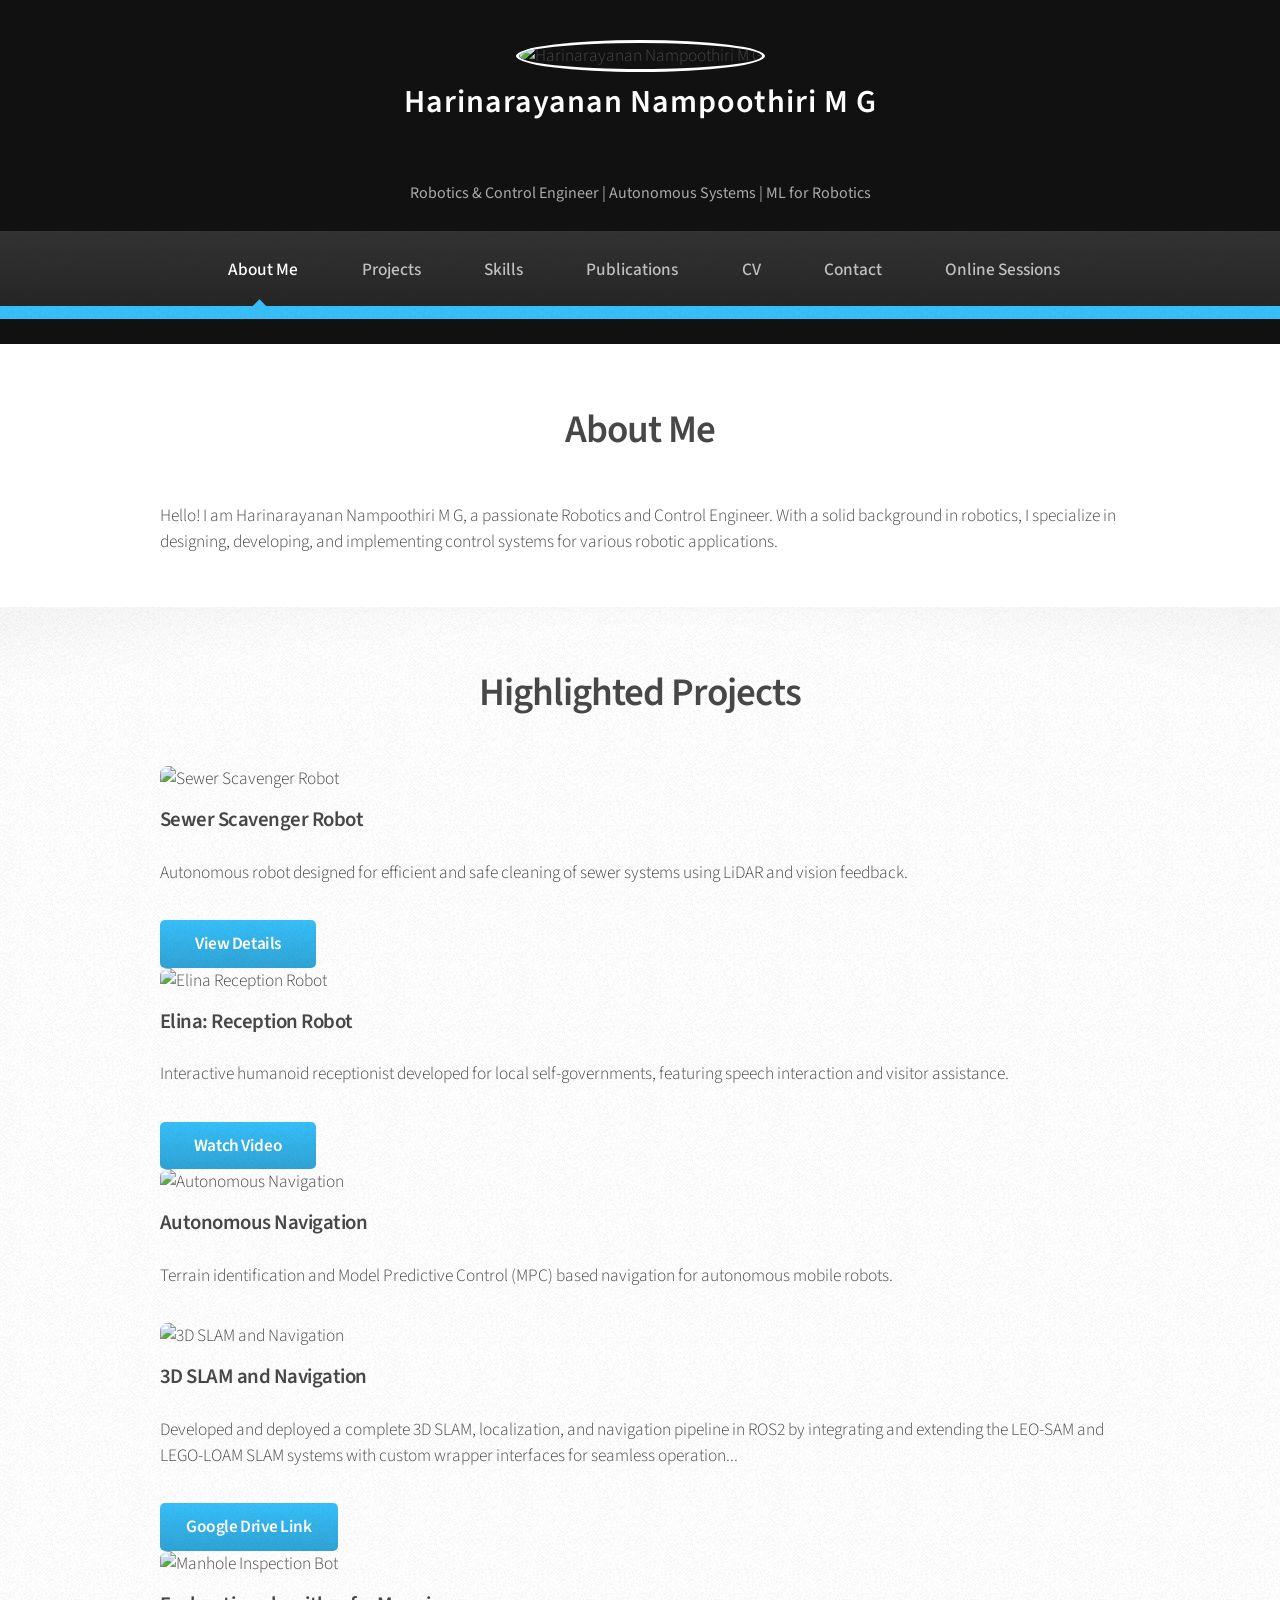
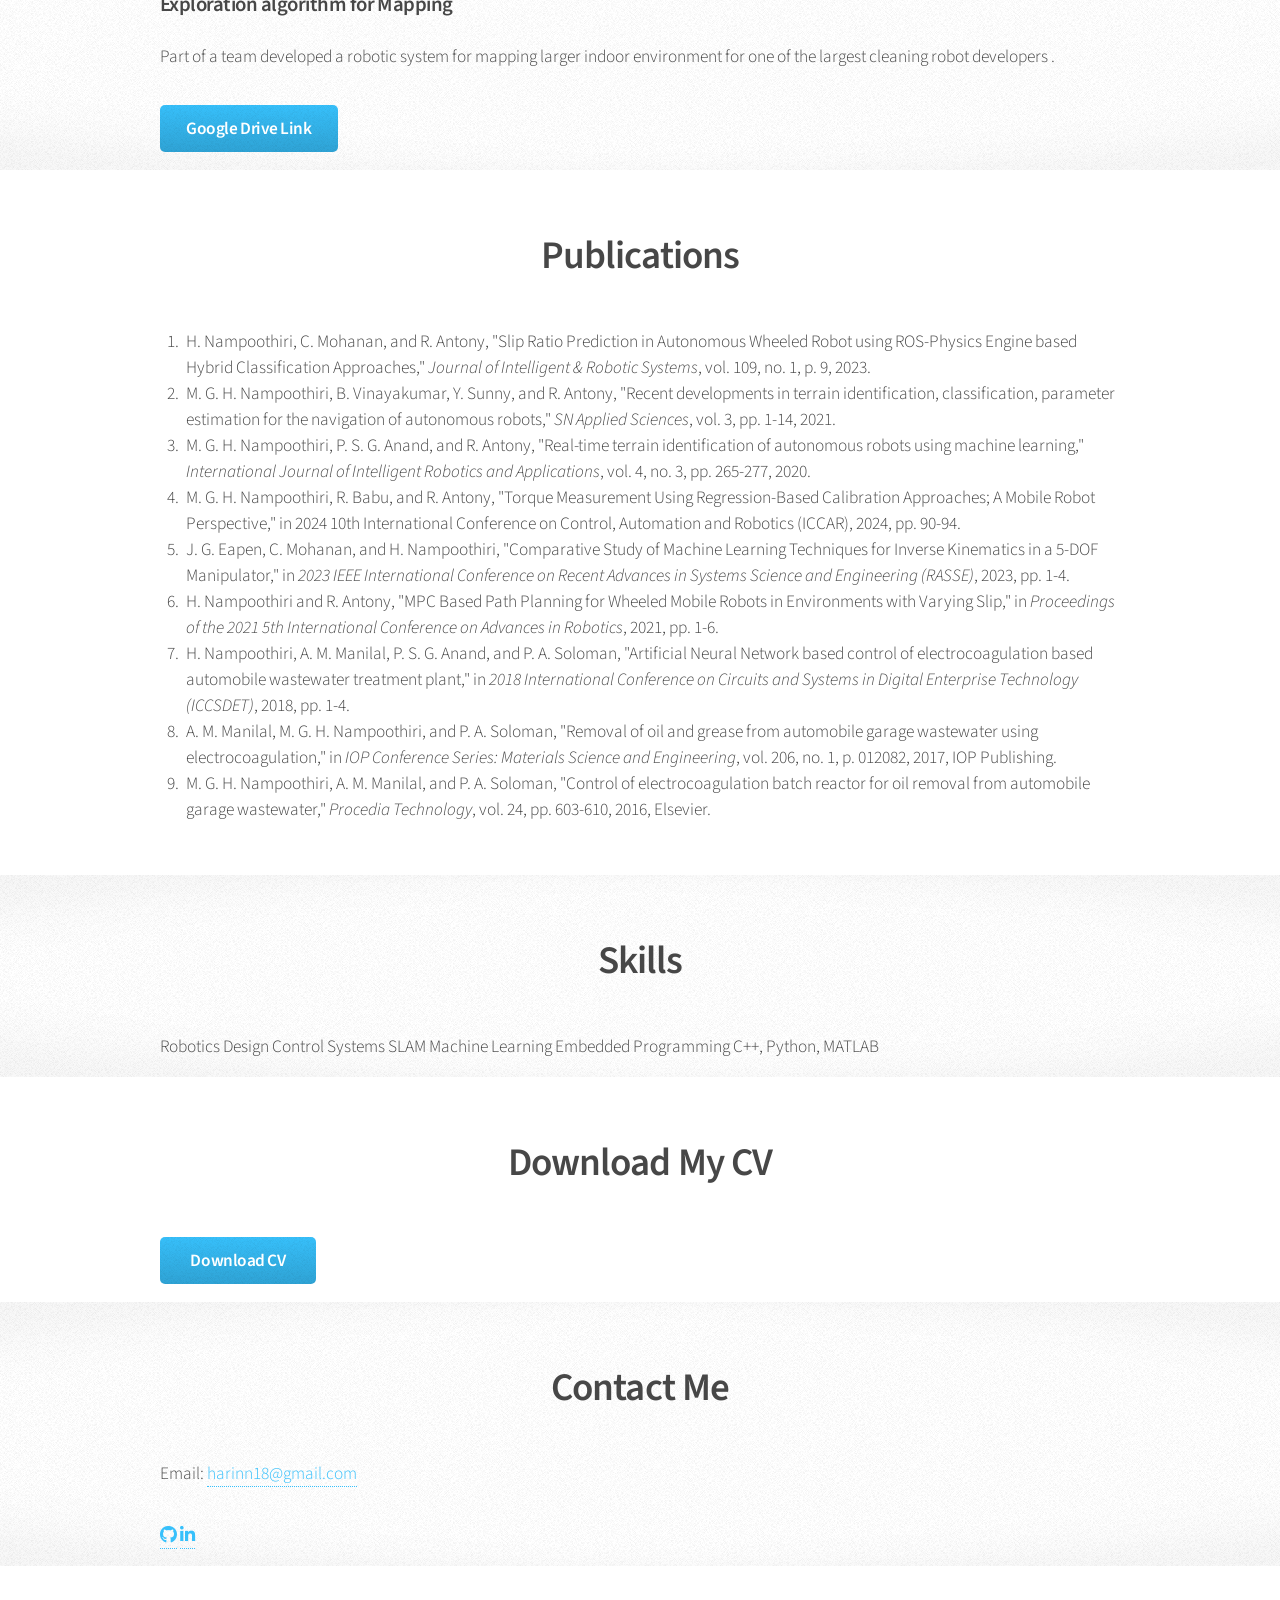
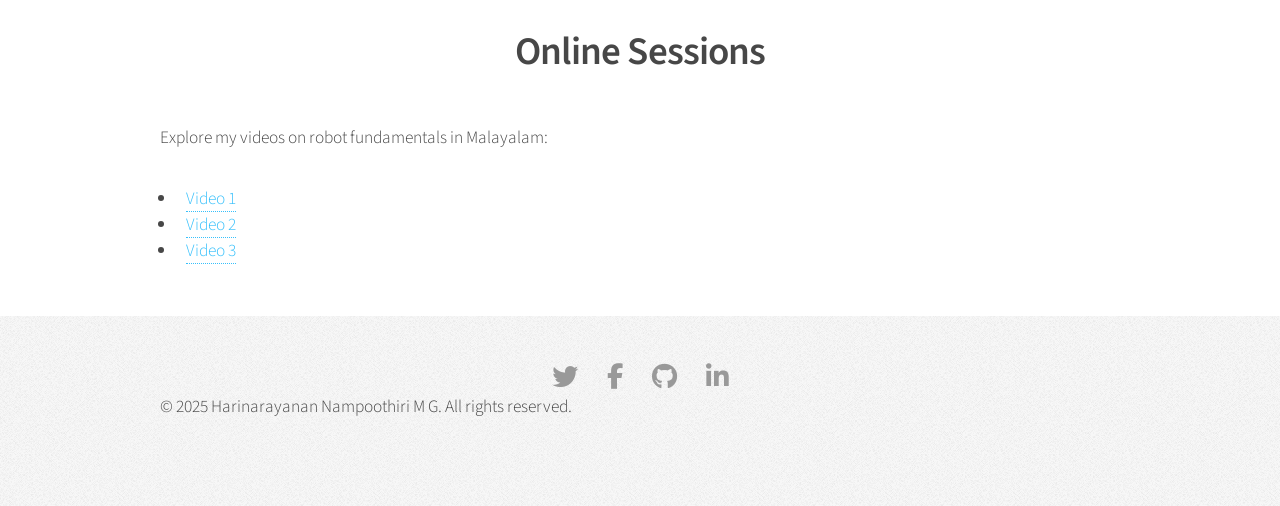
==== commit 0ee098a8: "Refactor index.html for layout and style improvements Updated header styles, improved layout, and ad" ====
--- a/index.html
+++ b/index.html
@@ -12,36 +12,71 @@
     <link rel="stylesheet" href="https://cdnjs.cloudflare.com/ajax/libs/font-awesome/6.4.0/css/all.min.css">
 
     <style>
-     /* Header Name and Tagline Alignment */
-#logo {
-    font-size: 2rem;              /* smaller and cleaner */
-    font-weight: 600;
-    margin-top: 10px;
-    color: #fff;
-    letter-spacing: 1px;
-}
-
-.tagline {
-    font-size: 1rem;              /* slightly smaller to match body text proportions */
-    color: #aaa;
-    margin-bottom: 25px;
-    font-weight: 400;
-}
-
-/* Centering and spacing adjustments */
+/* ========================= */
+/* Header Name and Tagline Alignment */
+/* ========================= */
+
 #header.center {
-    padding: 40px 0 20px 0;
+    padding: 40px 0 25px 0;
     background: #111;
-}
-
+    text-align: center;
+}
+
+/* Profile Photo */
 .profile-photo {
     width: 130px;
     height: 130px;
     border: 3px solid #fff;
     border-radius: 50%;
     object-fit: cover;
-    margin-bottom: 8px;
-}
+    margin-bottom: 10px;
+    transition: transform 0.3s ease, box-shadow 0.3s ease;
+}
+
+.profile-photo:hover {
+    transform: scale(1.03);
+    box-shadow: 0 0 15px rgba(255, 255, 255, 0.2);
+}
+
+/* Name (Main Title) */
+#logo {
+    font-size: 2rem;            /* Matches section headings */
+    font-weight: 600;
+    margin-top: 10px;
+    color: #fff;
+    letter-spacing: 1px;
+    line-height: 1.3;
+}
+
+/* Tagline / Subtitle */
+.tagline {
+    font-size: 1rem;            /* Harmonizes with body text */
+    color: #aaa;
+    margin-bottom: 25px;
+    font-weight: 400;
+}
+
+/* Navigation Alignment */
+#nav ul {
+    display: flex;
+    justify-content: center;
+    gap: 20px;
+    list-style: none;
+    padding: 0;
+    margin-top: 15px;
+}
+
+#nav a {
+    color: #fff;
+    text-decoration: none;
+    font-weight: 500;
+    transition: color 0.3s ease;
+}
+
+#nav a:hover {
+    color: #1da1f2;
+}
+
 
     </style>
 </head>
@@ -234,3 +269,4 @@
 
 
 
+
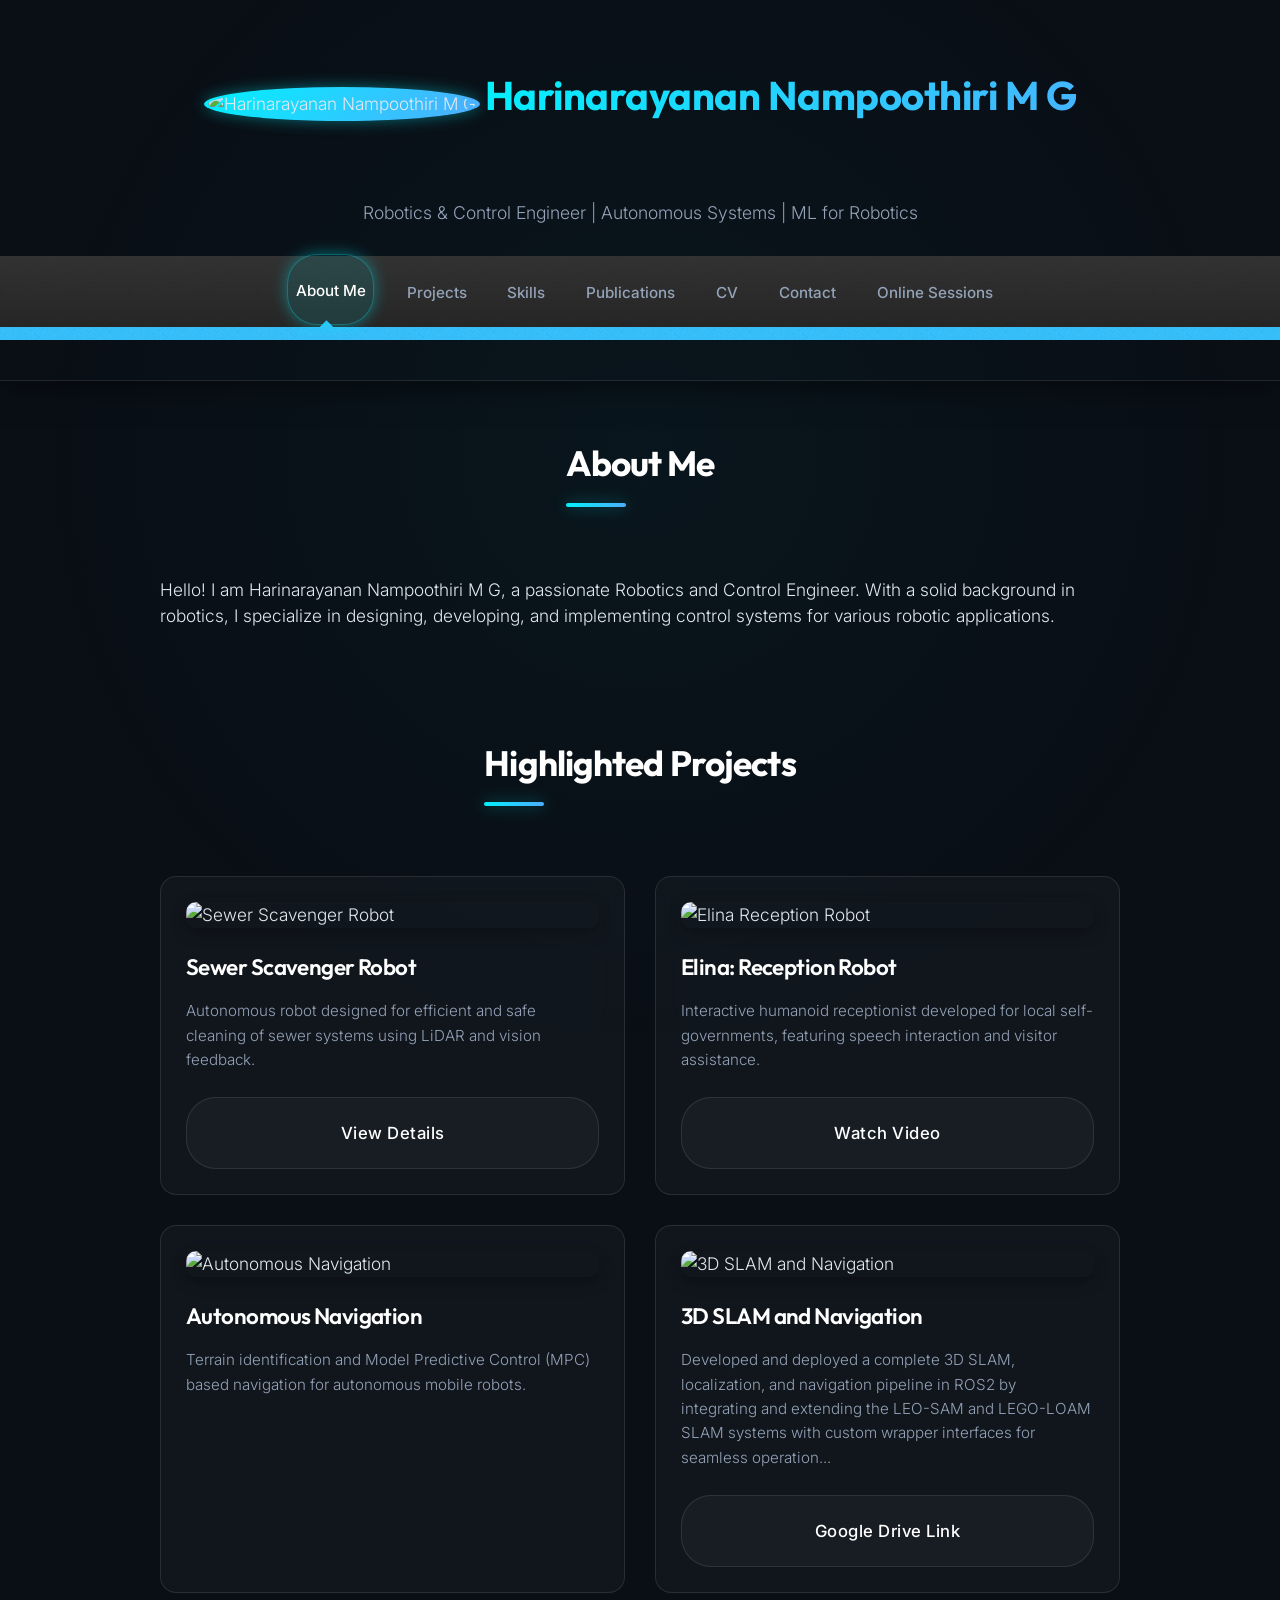
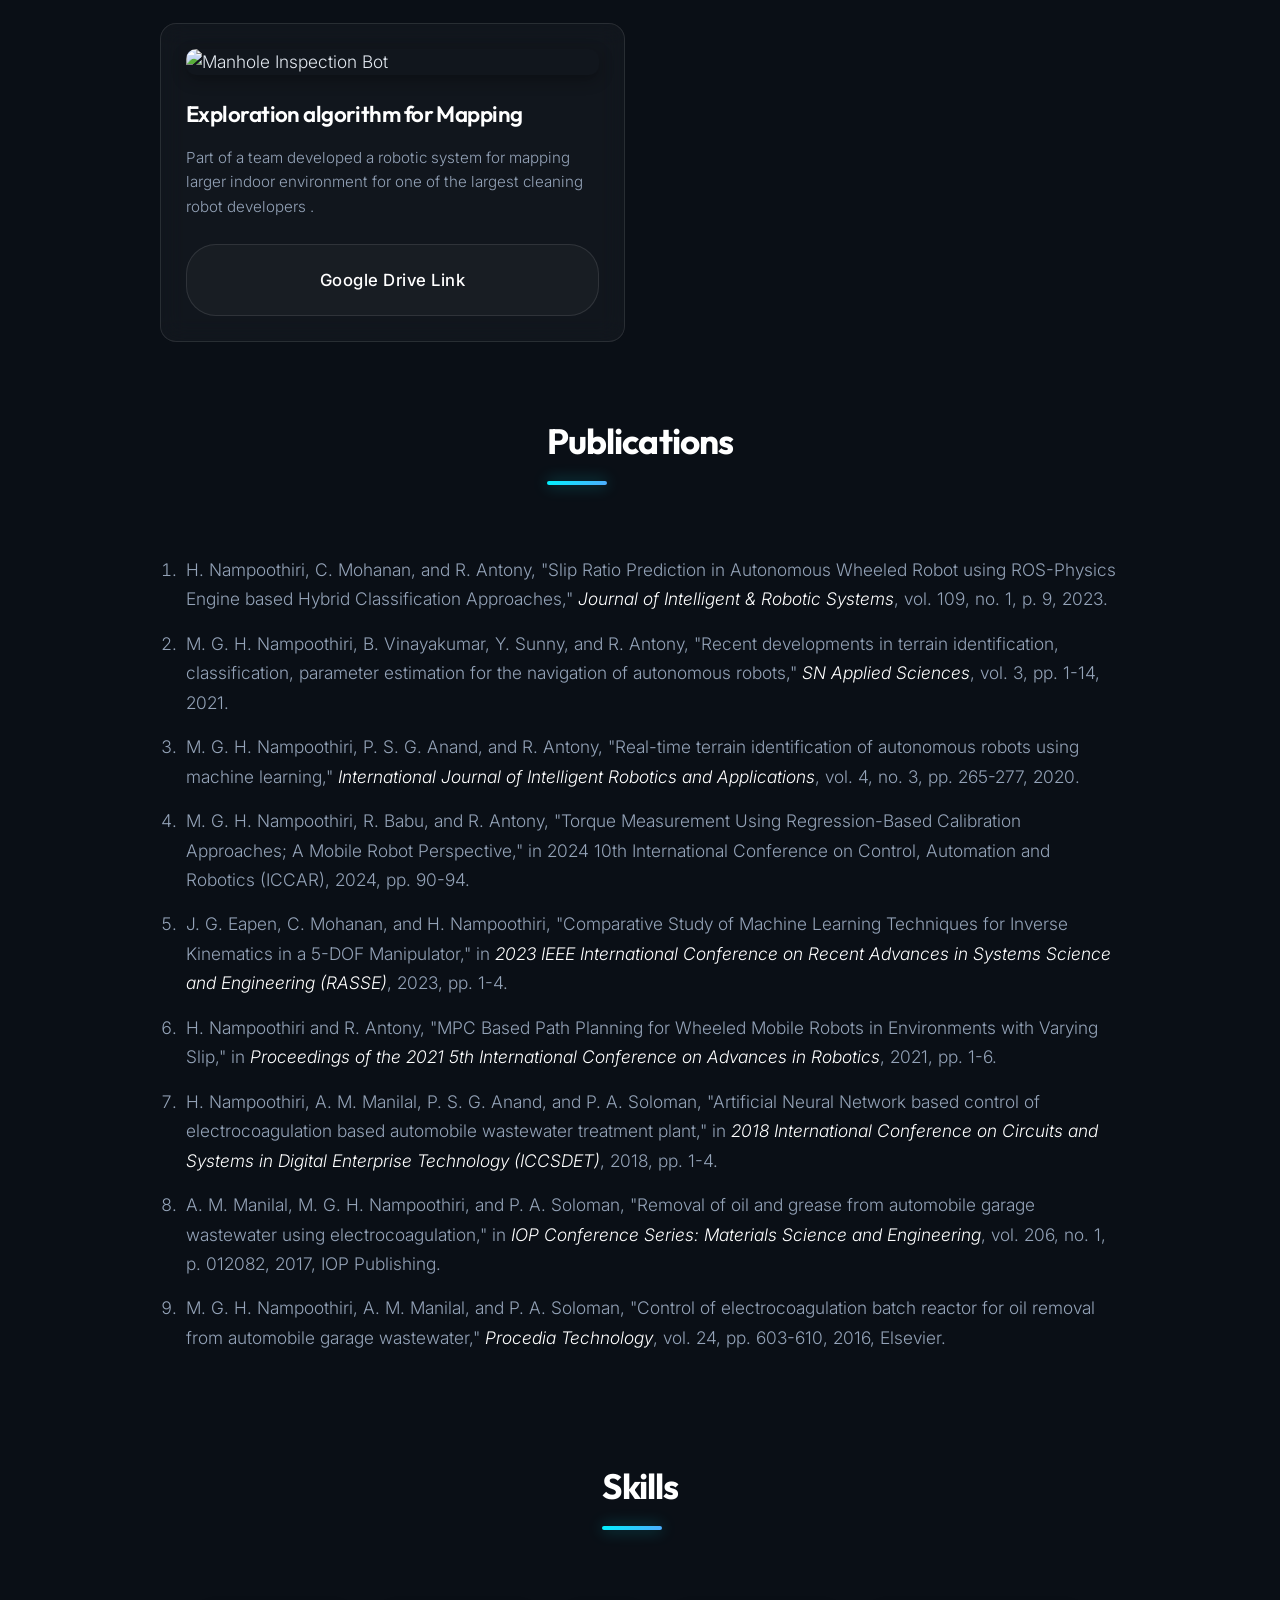
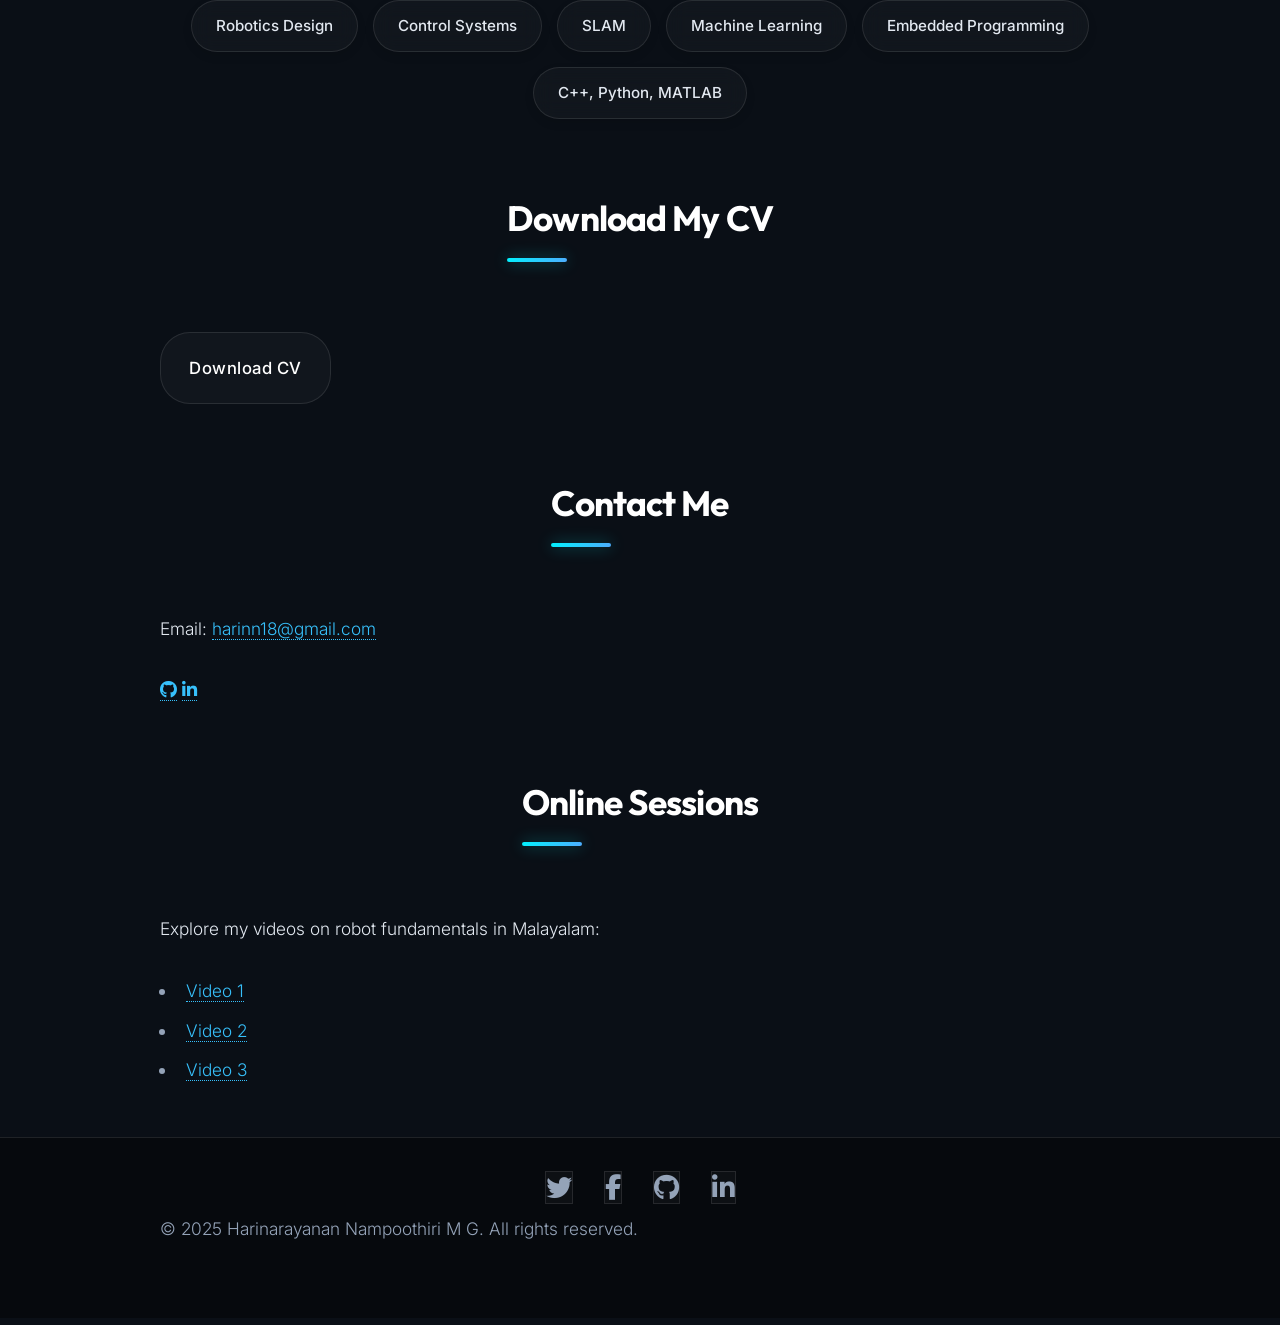
==== commit 1a50a0b4: "modify webpage" ====
--- a/index.html
+++ b/index.html
@@ -7,78 +7,19 @@
     
     <!-- Main CSS -->
     <link rel="stylesheet" href="assets/css/main.css">
+    
+    <!-- Google Fonts -->
+    <link rel="preconnect" href="https://fonts.googleapis.com">
+    <link rel="preconnect" href="https://fonts.gstatic.com" crossorigin>
+    <link href="https://fonts.googleapis.com/css2?family=Inter:wght@300;400;500;600&family=Outfit:wght@400;500;600;700&display=swap" rel="stylesheet">
+
+    <!-- Custom Modern Theme -->
+    <link rel="stylesheet" href="assets/css/custom.css">
 
     <!-- Font Awesome for icons -->
     <link rel="stylesheet" href="https://cdnjs.cloudflare.com/ajax/libs/font-awesome/6.4.0/css/all.min.css">
 
-    <style>
-/* ========================= */
-/* Header Name and Tagline Alignment */
-/* ========================= */
-
-#header.center {
-    padding: 40px 0 25px 0;
-    background: #111;
-    text-align: center;
-}
-
-/* Profile Photo */
-.profile-photo {
-    width: 130px;
-    height: 130px;
-    border: 3px solid #fff;
-    border-radius: 50%;
-    object-fit: cover;
-    margin-bottom: 10px;
-    transition: transform 0.3s ease, box-shadow 0.3s ease;
-}
-
-.profile-photo:hover {
-    transform: scale(1.03);
-    box-shadow: 0 0 15px rgba(255, 255, 255, 0.2);
-}
-
-/* Name (Main Title) */
-#logo {
-    font-size: 2rem;            /* Matches section headings */
-    font-weight: 600;
-    margin-top: 10px;
-    color: #fff;
-    letter-spacing: 1px;
-    line-height: 1.3;
-}
-
-/* Tagline / Subtitle */
-.tagline {
-    font-size: 1rem;            /* Harmonizes with body text */
-    color: #aaa;
-    margin-bottom: 25px;
-    font-weight: 400;
-}
-
-/* Navigation Alignment */
-#nav ul {
-    display: flex;
-    justify-content: center;
-    gap: 20px;
-    list-style: none;
-    padding: 0;
-    margin-top: 15px;
-}
-
-#nav a {
-    color: #fff;
-    text-decoration: none;
-    font-weight: 500;
-    transition: color 0.3s ease;
-}
-
-#nav a:hover {
-    color: #1da1f2;
-}
-
-
-    </style>
+
 </head>
 <body class="is-preload">
 
@@ -263,6 +204,31 @@
 <script src="assets/js/util.js"></script>
 <script src="assets/js/main.js"></script>
 
+<!-- Animation Script -->
+<script>
+    document.addEventListener("DOMContentLoaded", function() {
+        const observerOptions = {
+            threshold: 0.1,
+            rootMargin: "0px 0px -50px 0px"
+        };
+        
+        const observer = new IntersectionObserver((entries) => {
+            entries.forEach(entry => {
+                if(entry.isIntersecting) {
+                    entry.target.classList.add('animate-in');
+                    observer.unobserve(entry.target);
+                }
+            });
+        }, observerOptions);
+        
+        // Add animation classes to specific elements
+        document.querySelectorAll('section.wrapper, .project-card, .skills-tags span').forEach((el) => {
+            el.classList.add('fade-up-element');
+            observer.observe(el);
+        });
+    });
+</script>
+
 </body>
 </html>
 
--- a/assets/css/custom.css
+++ b/assets/css/custom.css
@@ -0,0 +1,359 @@
+/* ========================================================
+   MODERN UI OVERRIDES (DARK THEME + GLASSMORPHISM)
+   ======================================================== */
+
+:root {
+    --bg-dark: #0a0f16;
+    --bg-card: rgba(255, 255, 255, 0.03);
+    --border-glass: rgba(255, 255, 255, 0.1);
+    --text-main: #e2e8f0;
+    --text-muted: #94a3b8;
+    --accent-gradient: linear-gradient(135deg, #00f2fe 0%, #4facfe 100%);
+    --accent-glow: 0 0 15px rgba(0, 242, 254, 0.4);
+
+    --font-heading: 'Outfit', sans-serif;
+    --font-body: 'Inter', sans-serif;
+}
+
+/* Base Overrides */
+body,
+input,
+select,
+textarea {
+    background-color: var(--bg-dark) !important;
+    background-image: none !important;
+    color: var(--text-main) !important;
+    font-family: var(--font-body) !important;
+}
+
+h1,
+h2,
+h3,
+h4,
+h5,
+h6,
+#logo {
+    font-family: var(--font-heading) !important;
+    color: #fff !important;
+}
+
+/* Sections & Wrappers */
+.wrapper {
+    background: transparent !important;
+    border: none !important;
+    position: relative;
+    z-index: 1;
+}
+
+/* Add a subtle ambient glow to the background */
+body::before {
+    content: '';
+    position: fixed;
+    top: -50%;
+    left: -50%;
+    width: 200%;
+    height: 200%;
+    background: radial-gradient(circle at center, rgba(0, 242, 254, 0.03) 0%, transparent 40%);
+    z-index: 0;
+    pointer-events: none;
+}
+
+/* =========================
+   HEADER & NAVIGATION
+   ========================= */
+#header.center {
+    padding: 60px 0 40px 0;
+    background: transparent !important;
+    text-align: center;
+    border-bottom: 1px solid var(--border-glass);
+    position: relative;
+    box-shadow: 0 4px 30px rgba(0, 0, 0, 0.5);
+}
+
+/* Profile Photo */
+.profile-photo {
+    width: 140px;
+    height: 140px;
+    border-radius: 50%;
+    object-fit: cover;
+    margin-bottom: 15px;
+    /* Glowing gradient border effect */
+    padding: 4px;
+    background: var(--accent-gradient);
+    transition: transform 0.4s cubic-bezier(0.175, 0.885, 0.32, 1.275), box-shadow 0.4s ease;
+    box-shadow: var(--accent-glow);
+}
+
+.profile-photo:hover {
+    transform: scale(1.05) rotate(2deg);
+    box-shadow: 0 0 25px rgba(0, 242, 254, 0.6);
+}
+
+/* Name (Main Title) */
+#logo {
+    font-size: 2.5rem !important;
+    font-weight: 700 !important;
+    margin-top: 15px;
+    letter-spacing: -0.5px;
+    background: var(--accent-gradient);
+    -webkit-background-clip: text;
+    background-clip: text;
+    -webkit-text-fill-color: transparent;
+    display: inline-block;
+}
+
+/* Tagline */
+.tagline {
+    font-size: 1.1rem;
+    color: var(--text-muted);
+    margin-bottom: 30px;
+    font-weight: 300;
+}
+
+/* Navigation Alignment */
+#nav ul {
+    display: flex;
+    justify-content: center;
+    flex-wrap: wrap;
+    gap: 15px;
+    list-style: none;
+    padding: 0;
+    margin-top: 20px;
+}
+
+#nav ul li {
+    margin: 0;
+}
+
+#nav a {
+    color: var(--text-muted) !important;
+    text-decoration: none !important;
+    font-weight: 500 !important;
+    font-size: 0.95rem;
+    padding: 10px 22px;
+    border-radius: 30px;
+    transition: all 0.3s ease !important;
+    display: inline-block;
+    border: 1px solid transparent !important;
+}
+
+#nav a:hover,
+#nav li.current a {
+    color: #fff !important;
+    background: rgba(255, 255, 255, 0.05);
+    border-color: var(--border-glass) !important;
+    box-shadow: 0 4px 15px rgba(0, 0, 0, 0.2);
+    transform: translateY(-2px);
+}
+
+#nav li.current a {
+    background: rgba(0, 242, 254, 0.1);
+    border-color: rgba(0, 242, 254, 0.3) !important;
+    box-shadow: var(--accent-glow);
+}
+
+/* headers and section titles */
+header.major {
+    margin-bottom: 2em;
+}
+
+header.major h2 {
+    font-size: 2.2rem !important;
+    font-weight: 700 !important;
+    color: #fff !important;
+    position: relative;
+    display: inline-block;
+    padding-bottom: 12px;
+    border-bottom: none !important;
+    /* Remove main.css border if any */
+}
+
+header.major h2::after {
+    content: '';
+    position: absolute;
+    bottom: 0;
+    left: 50%;
+    transform: translateX(-50%);
+    width: 60px;
+    height: 4px;
+    background: var(--accent-gradient);
+    border-radius: 2px;
+    box-shadow: var(--accent-glow);
+}
+
+/* For left aligned headers */
+header.major:not(.center) h2::after {
+    left: 0;
+    transform: none;
+}
+
+/* =========================
+   PROJECT CARDS (Glassmorphism)
+   ========================= */
+.projects-grid {
+    display: grid;
+    grid-template-columns: repeat(auto-fit, minmax(320px, 1fr));
+    gap: 30px;
+    margin-top: 20px;
+}
+
+.project-card {
+    background: var(--bg-card);
+    backdrop-filter: blur(12px);
+    -webkit-backdrop-filter: blur(12px);
+    border: 1px solid var(--border-glass);
+    border-radius: 16px;
+    padding: 25px;
+    transition: all 0.4s cubic-bezier(0.175, 0.885, 0.32, 1.275);
+    display: flex;
+    flex-direction: column;
+}
+
+.project-card:hover {
+    transform: translateY(-10px);
+    border-color: rgba(0, 242, 254, 0.4);
+    box-shadow: 0 15px 35px rgba(0, 242, 254, 0.15), 0 5px 15px rgba(0, 0, 0, 0.5);
+    background: rgba(255, 255, 255, 0.05);
+}
+
+.project-card img {
+    border-radius: 10px !important;
+    margin-bottom: 20px !important;
+    box-shadow: 0 5px 15px rgba(0, 0, 0, 0.3);
+    transition: transform 0.3s ease;
+}
+
+.project-card:hover img {
+    transform: scale(1.02);
+}
+
+.project-card h3 {
+    font-size: 1.4rem;
+    margin-bottom: 12px;
+    color: #fff;
+    font-weight: 600;
+}
+
+.project-card p {
+    color: var(--text-muted);
+    font-size: 0.95rem;
+    line-height: 1.6;
+    margin-bottom: 25px;
+    flex-grow: 1;
+}
+
+/* Buttons */
+.button {
+    background: var(--bg-card) !important;
+    color: #fff !important;
+    border: 1px solid var(--border-glass) !important;
+    border-radius: 30px !important;
+    padding: 12px 28px !important;
+    font-weight: 500 !important;
+    font-family: var(--font-body) !important;
+    letter-spacing: 0.5px;
+    transition: all 0.3s ease !important;
+    display: inline-block;
+    text-align: center;
+    box-shadow: none !important;
+    text-decoration: none !important;
+}
+
+.button:hover {
+    background: var(--accent-gradient) !important;
+    border-color: transparent !important;
+    box-shadow: var(--accent-glow) !important;
+    transform: translateY(-2px);
+    color: #fff !important;
+}
+
+/* =========================
+   SKILLS TAGS (Glassmorphism)
+   ========================= */
+.skills-tags {
+    display: flex;
+    flex-wrap: wrap;
+    gap: 15px;
+    justify-content: center;
+    margin-top: 20px;
+}
+
+.skills-tags span {
+    background: var(--bg-card);
+    backdrop-filter: blur(10px);
+    -webkit-backdrop-filter: blur(10px);
+    border: 1px solid var(--border-glass);
+    color: var(--text-main);
+    padding: 12px 24px;
+    border-radius: 30px;
+    font-weight: 500;
+    font-size: 0.95rem;
+    box-shadow: 0 4px 10px rgba(0, 0, 0, 0.1);
+    transition: all 0.3s ease;
+    cursor: default;
+}
+
+.skills-tags span:hover {
+    background: rgba(0, 242, 254, 0.1);
+    border-color: rgba(0, 242, 254, 0.4);
+    color: #fff;
+    transform: translateY(-3px) scale(1.05);
+    box-shadow: var(--accent-glow);
+}
+
+/* =========================
+   PUBLICATIONS & LISTS
+   ========================= */
+ol,
+ul {
+    color: var(--text-muted);
+}
+
+ol li,
+ul li {
+    margin-bottom: 15px;
+    line-height: 1.7;
+}
+
+ol li i {
+    color: #fff;
+}
+
+#fundamentals ul li {
+    margin-bottom: 10px;
+}
+
+/* Footer Fixes */
+#footer {
+    background: #06090d !important;
+    border-top: 1px solid var(--border-glass);
+    padding: 40px 0 !important;
+    color: var(--text-muted) !important;
+}
+
+#footer ul.icons li a {
+    color: var(--text-muted) !important;
+    background: var(--bg-card) !important;
+    border: 1px solid var(--border-glass) !important;
+}
+
+#footer ul.icons li a:hover {
+    color: #fff !important;
+    border-color: rgba(0, 242, 254, 0.5) !important;
+    background: rgba(0, 242, 254, 0.1) !important;
+    box-shadow: var(--accent-glow);
+}
+
+/* =========================
+   ANIMATIONS
+   ========================= */
+.fade-up-element {
+    opacity: 0;
+    transform: translateY(30px);
+    transition: opacity 0.8s ease-out, transform 0.8s ease-out;
+}
+
+.fade-up-element.animate-in {
+    opacity: 1;
+    transform: translateY(0);
+}
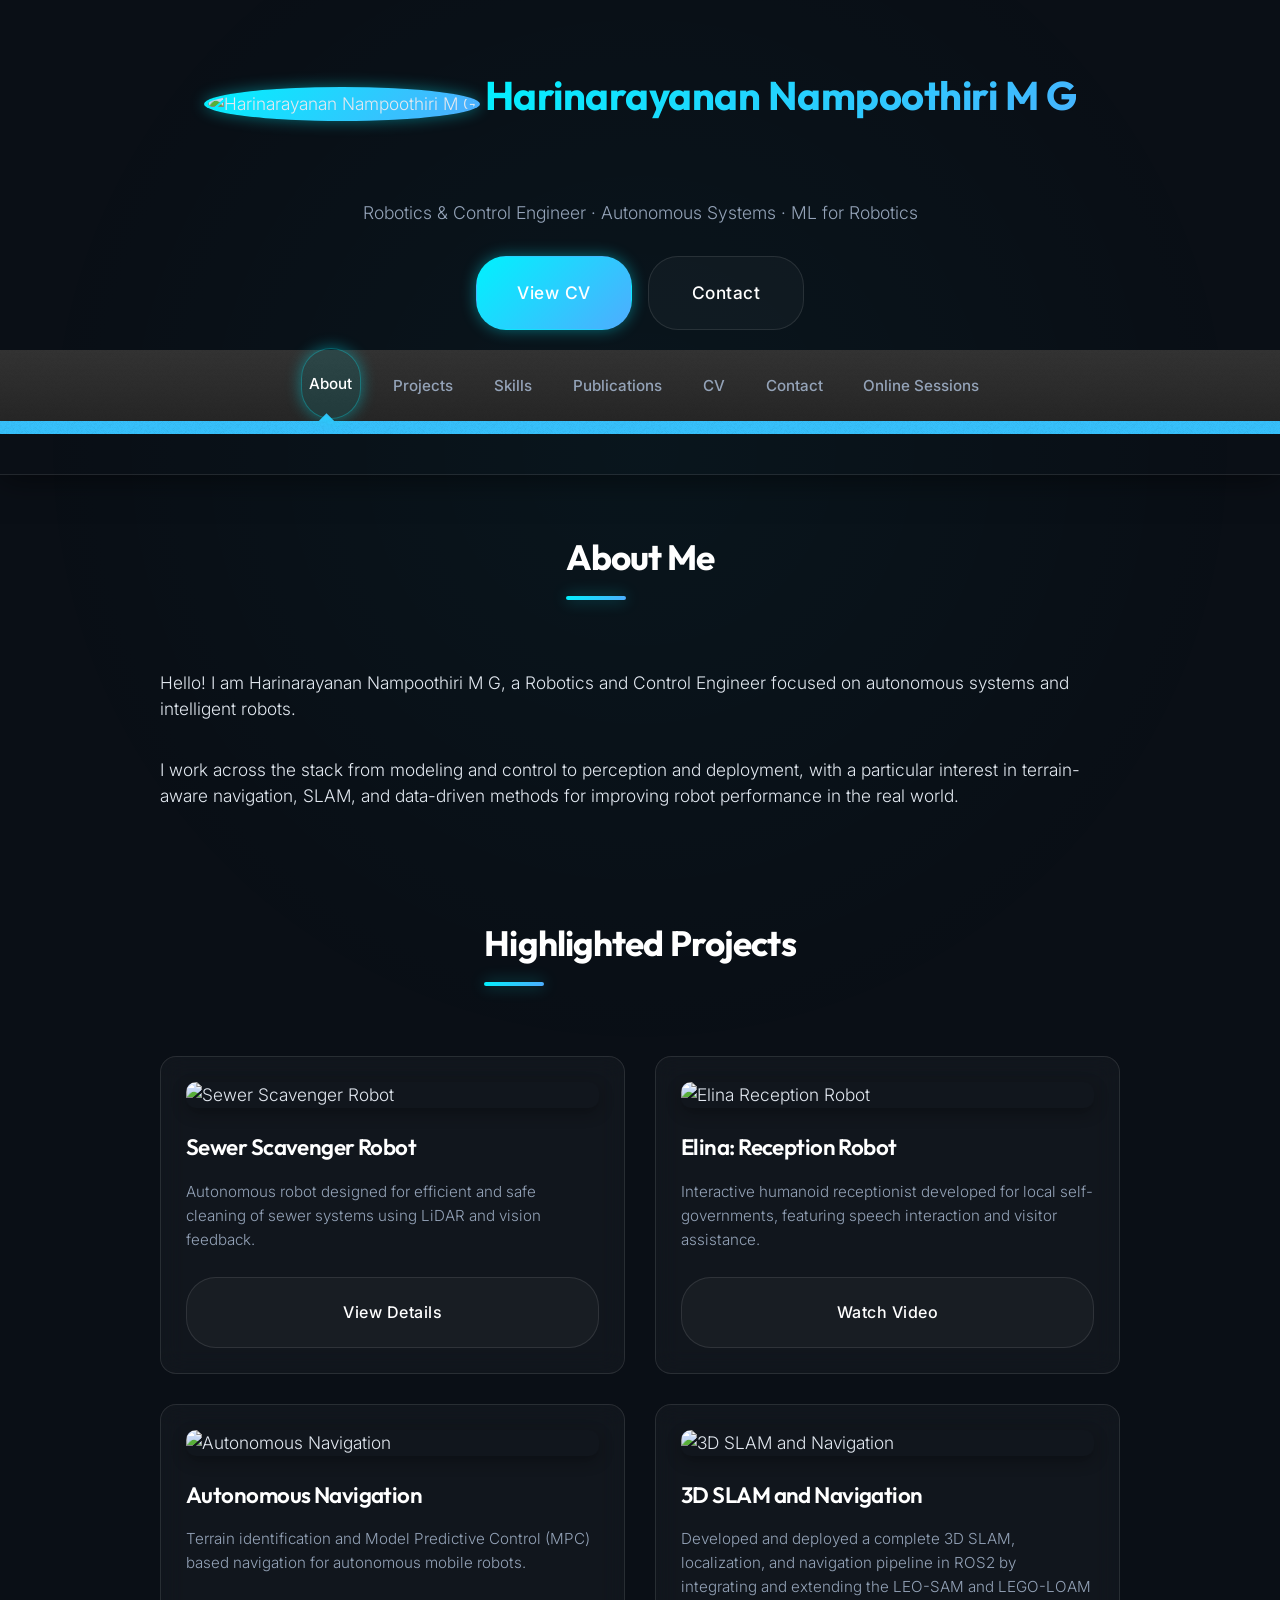
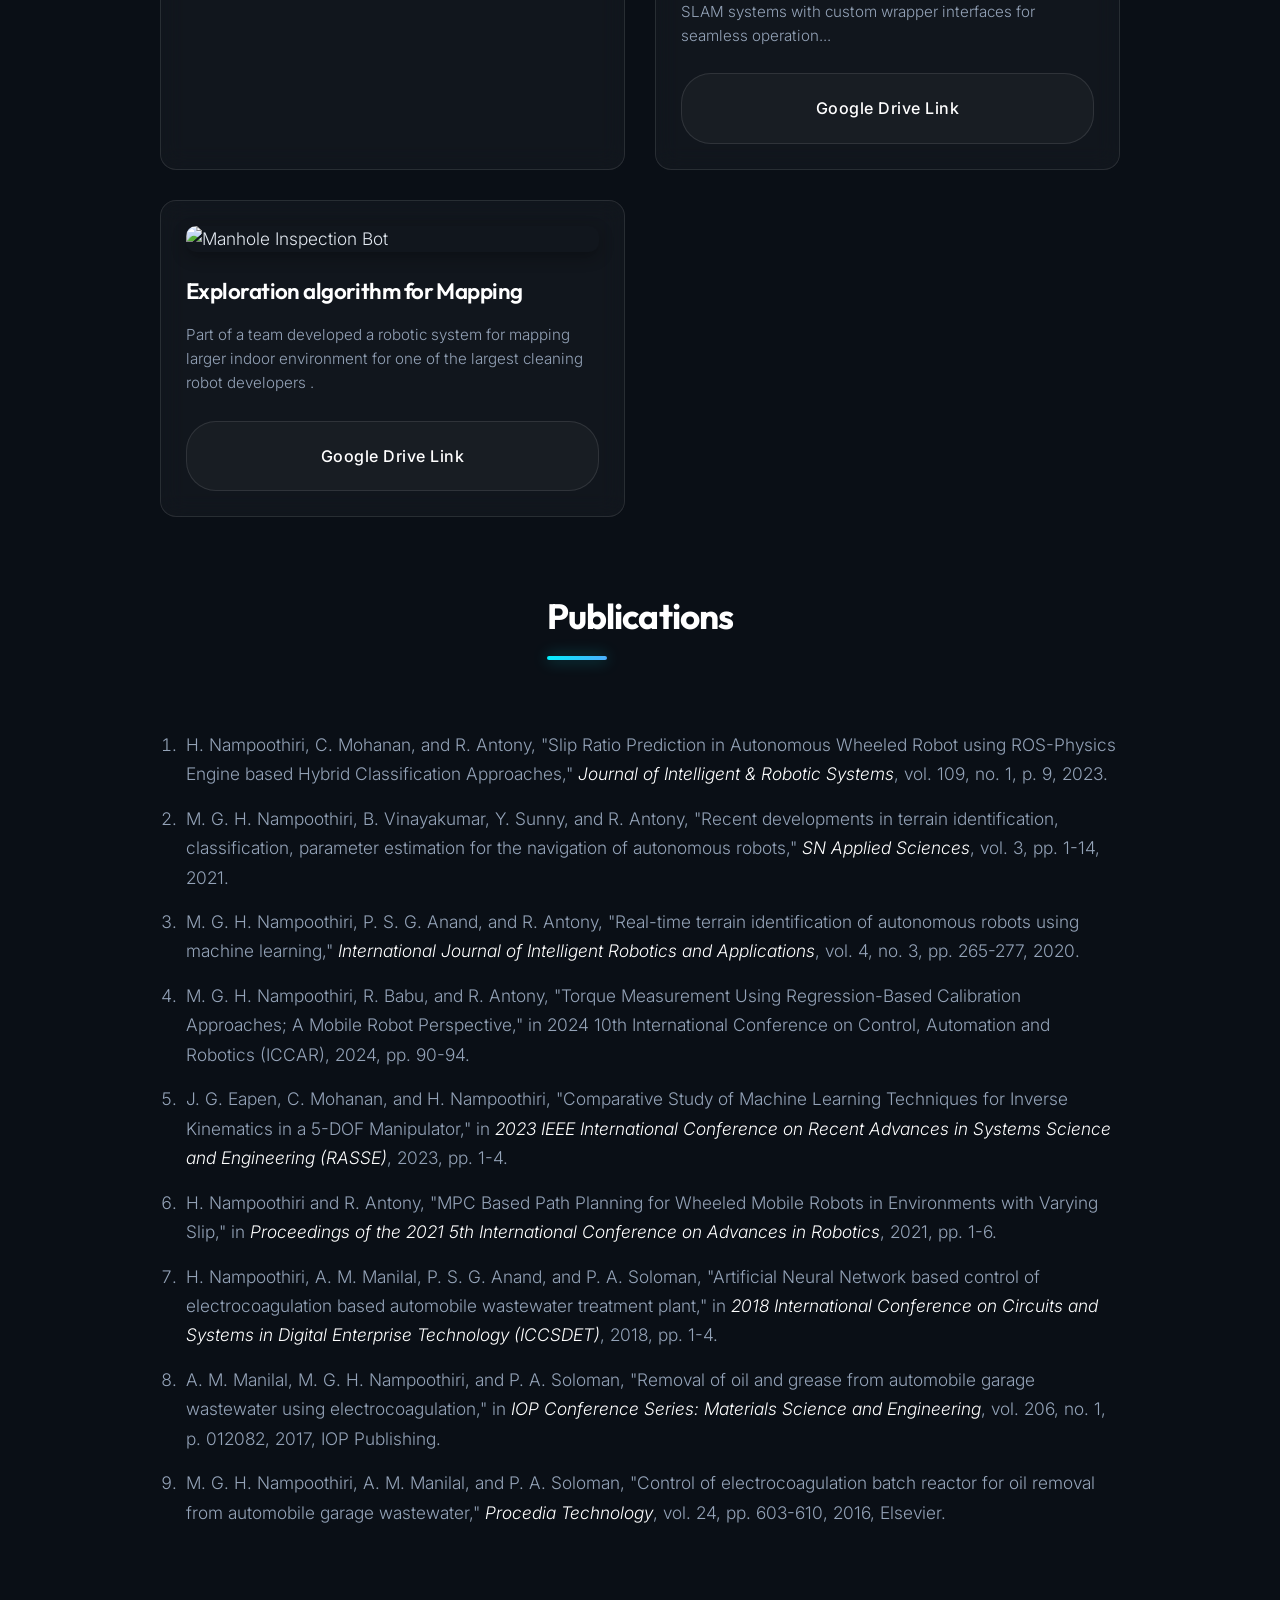
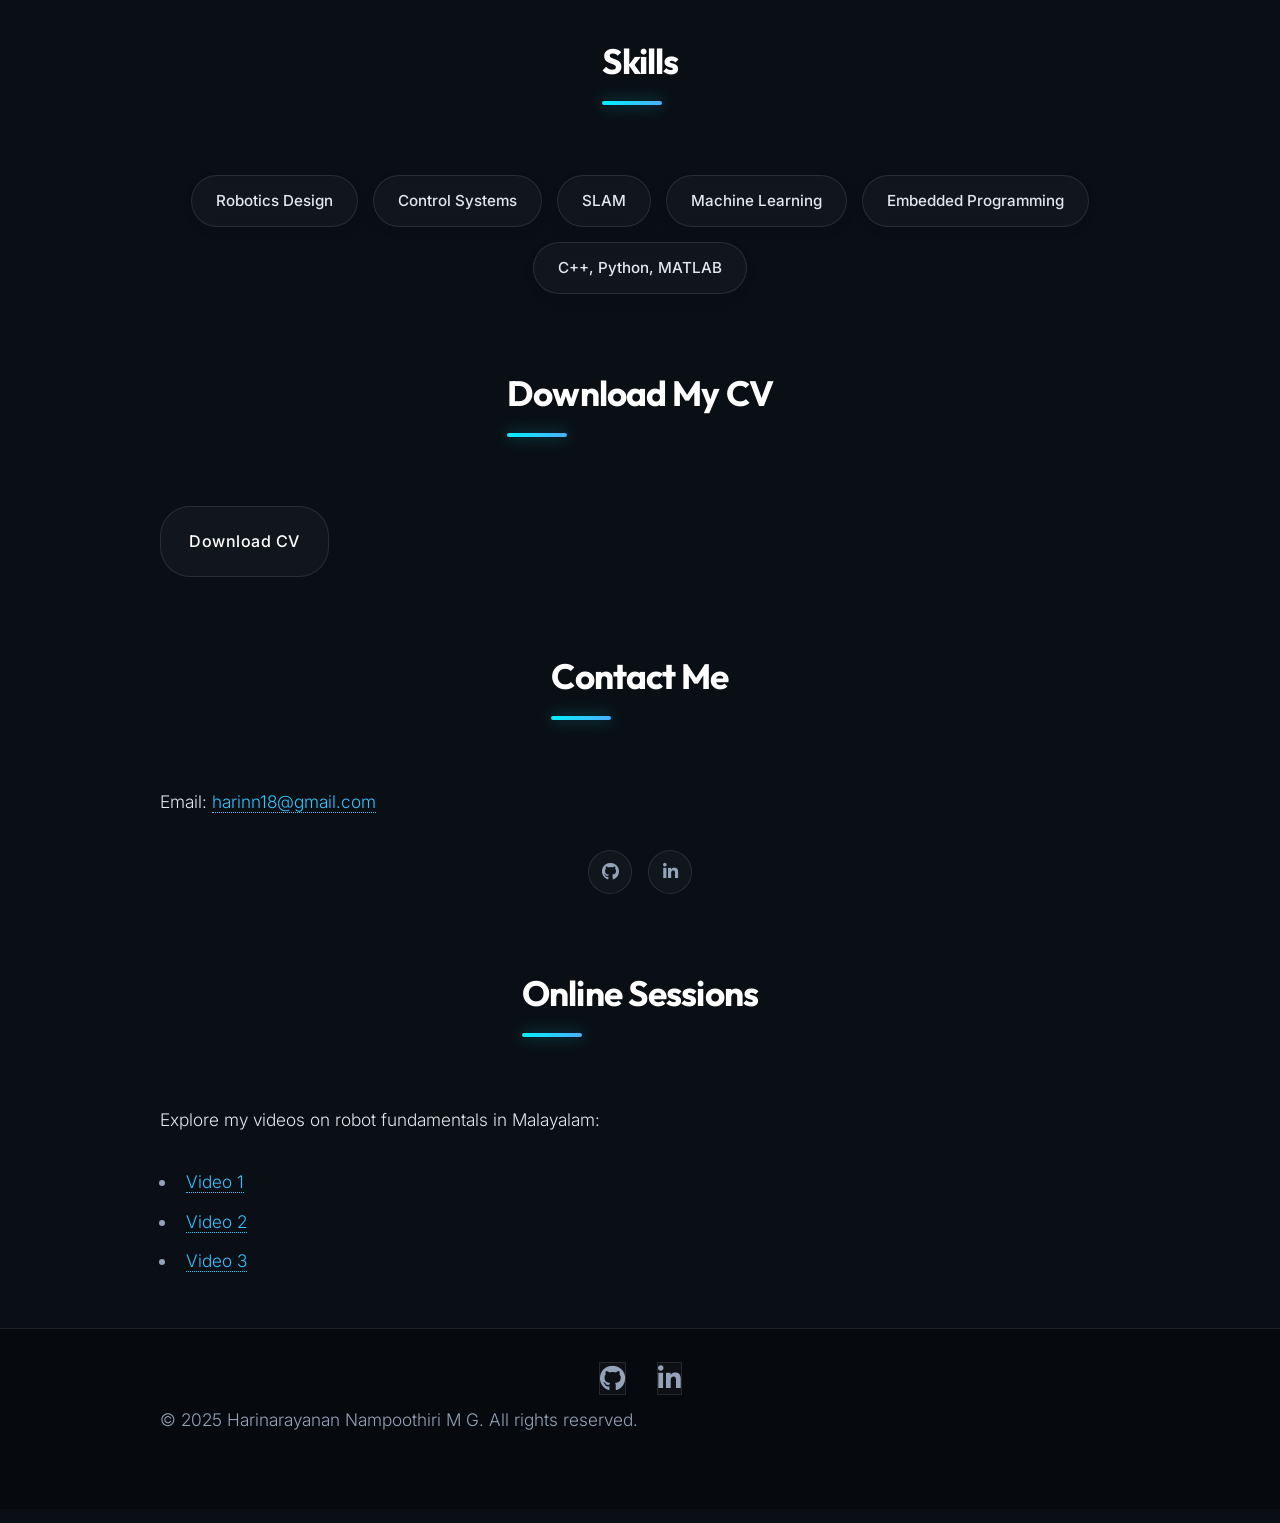
==== commit ad79b459: ""modify webpage"" ====
--- a/index.html
+++ b/index.html
@@ -25,15 +25,20 @@
 
 <div id="page-wrapper">
 
-    <!-- Header -->
+    <!-- Header / Hero -->
     <div id="header" class="center">
         <img src="assets/images/Copy of DSC02967.JPG" alt="Harinarayanan Nampoothiri M G" class="profile-photo">
         <h1 id="logo">Harinarayanan Nampoothiri M G</h1>
-        <p class="tagline">Robotics & Control Engineer | Autonomous Systems | ML for Robotics</p>
+        <p class="tagline">Robotics &amp; Control Engineer · Autonomous Systems · ML for Robotics</p>
+
+        <div class="hero-actions">
+            <a href="#CV" class="button primary">View CV</a>
+            <a href="#contact" class="button secondary">Contact</a>
+        </div>
 
         <nav id="nav">
             <ul>
-                <li class="current"><a href="#about">About Me</a></li>
+                <li class="current"><a href="#about">About</a></li>
                 <li><a href="#projects">Projects</a></li>
                 <li><a href="#skills">Skills</a></li>
                 <li><a href="#publications">Publications</a></li>
@@ -50,7 +55,8 @@
             <header class="major">
                 <h2>About Me</h2>
             </header>
-            <p>Hello! I am Harinarayanan Nampoothiri M G, a passionate Robotics and Control Engineer. With a solid background in robotics, I specialize in designing, developing, and implementing control systems for various robotic applications.</p>
+            <p>Hello! I am Harinarayanan Nampoothiri M G, a Robotics and Control Engineer focused on autonomous systems and intelligent robots.</p>
+            <p>I work across the stack from modeling and control to perception and deployment, with a particular interest in terrain-aware navigation, SLAM, and data-driven methods for improving robot performance in the real world.</p>
         </div>
     </section>
 
@@ -158,8 +164,8 @@
             </header>
             <p>Email: <a href="mailto:harinn18@gmail.com">harinn18@gmail.com</a></p>
             <div class="social-icons">
-                <a href="https://github.com/your-github" class="icon brands fa-github"></a>
-                <a href="https://www.linkedin.com/in/harinarayanan-nampoothiri-m-g-2abb6884" class="icon brands fa-linkedin-in"></a>
+                <a href="https://github.com/harinnmg" target="_blank" rel="noopener noreferrer" class="icon brands fa-github"></a>
+                <a href="https://www.linkedin.com/in/harinarayanan-nampoothiri-m-g-2abb6884" target="_blank" rel="noopener noreferrer" class="icon brands fa-linkedin-in"></a>
             </div>
         </div>
     </section>
@@ -183,10 +189,8 @@
     <div id="footer" class="center">
         <div class="container">
             <ul class="icons">
-                <li><a href="#" class="icon brands fa-twitter"><span class="label">Twitter</span></a></li>
-                <li><a href="#" class="icon brands fa-facebook-f"><span class="label">Facebook</span></a></li>
-                <li><a href="#" class="icon brands fa-github"><span class="label">GitHub</span></a></li>
-                <li><a href="#" class="icon brands fa-linkedin-in"><span class="label">LinkedIn</span></a></li>
+                <li><a href="https://github.com/harinnmg" target="_blank" rel="noopener noreferrer" class="icon brands fa-github"><span class="label">GitHub</span></a></li>
+                <li><a href="https://www.linkedin.com/in/harinarayanan-nampoothiri-m-g-2abb6884" target="_blank" rel="noopener noreferrer" class="icon brands fa-linkedin-in"><span class="label">LinkedIn</span></a></li>
             </ul>
             <ul class="menu">
                 <li>&copy; 2025 Harinarayanan Nampoothiri M G. All rights reserved.</li>
--- a/assets/css/custom.css
+++ b/assets/css/custom.css
@@ -265,6 +265,29 @@
     box-shadow: var(--accent-glow) !important;
     transform: translateY(-2px);
     color: #fff !important;
+}
+
+/* Hero primary/secondary actions */
+.hero-actions {
+    margin-top: 25px;
+    display: flex;
+    justify-content: center;
+    gap: 16px;
+    flex-wrap: wrap;
+}
+
+.hero-actions .button.primary {
+    background: var(--accent-gradient) !important;
+    border-color: transparent !important;
+    box-shadow: var(--accent-glow) !important;
+}
+
+.hero-actions .button.secondary {
+    background: var(--bg-card) !important;
+}
+
+.hero-actions .button.secondary:hover {
+    background: rgba(255, 255, 255, 0.08) !important;
 }
 
 /* =========================
@@ -344,6 +367,34 @@
     box-shadow: var(--accent-glow);
 }
 
+/* Contact section social icons */
+#contact .social-icons {
+    margin-top: 15px;
+    display: flex;
+    justify-content: center;
+    gap: 16px;
+}
+
+#contact .social-icons .icon {
+    background: var(--bg-card) !important;
+    border-radius: 50%;
+    width: 44px;
+    height: 44px;
+    display: flex;
+    align-items: center;
+    justify-content: center;
+    border: 1px solid var(--border-glass) !important;
+    color: var(--text-muted) !important;
+    transition: all 0.3s ease;
+}
+
+#contact .social-icons .icon:hover {
+    color: #fff !important;
+    border-color: rgba(0, 242, 254, 0.5) !important;
+    background: rgba(0, 242, 254, 0.1) !important;
+    box-shadow: var(--accent-glow);
+}
+
 /* =========================
    ANIMATIONS
    ========================= */
@@ -356,4 +407,51 @@
 .fade-up-element.animate-in {
     opacity: 1;
     transform: translateY(0);
+}
+
+/* =========================
+   RESPONSIVE TWEAKS
+   ========================= */
+@media screen and (max-width: 980px) {
+    #header.center {
+        padding: 48px 24px 32px 24px;
+    }
+
+    #logo {
+        font-size: 2.1rem !important;
+    }
+
+    .projects-grid {
+        grid-template-columns: 1fr;
+    }
+}
+
+@media screen and (max-width: 600px) {
+    .profile-photo {
+        width: 120px;
+        height: 120px;
+    }
+
+    .tagline {
+        font-size: 0.98rem;
+        padding: 0 10px;
+    }
+
+    #nav ul {
+        gap: 8px;
+    }
+
+    #nav a {
+        padding: 8px 16px;
+        font-size: 0.85rem;
+    }
+
+    .skills-tags {
+        justify-content: flex-start;
+    }
+
+    .skills-tags span {
+        width: 100%;
+        text-align: center;
+    }
 }
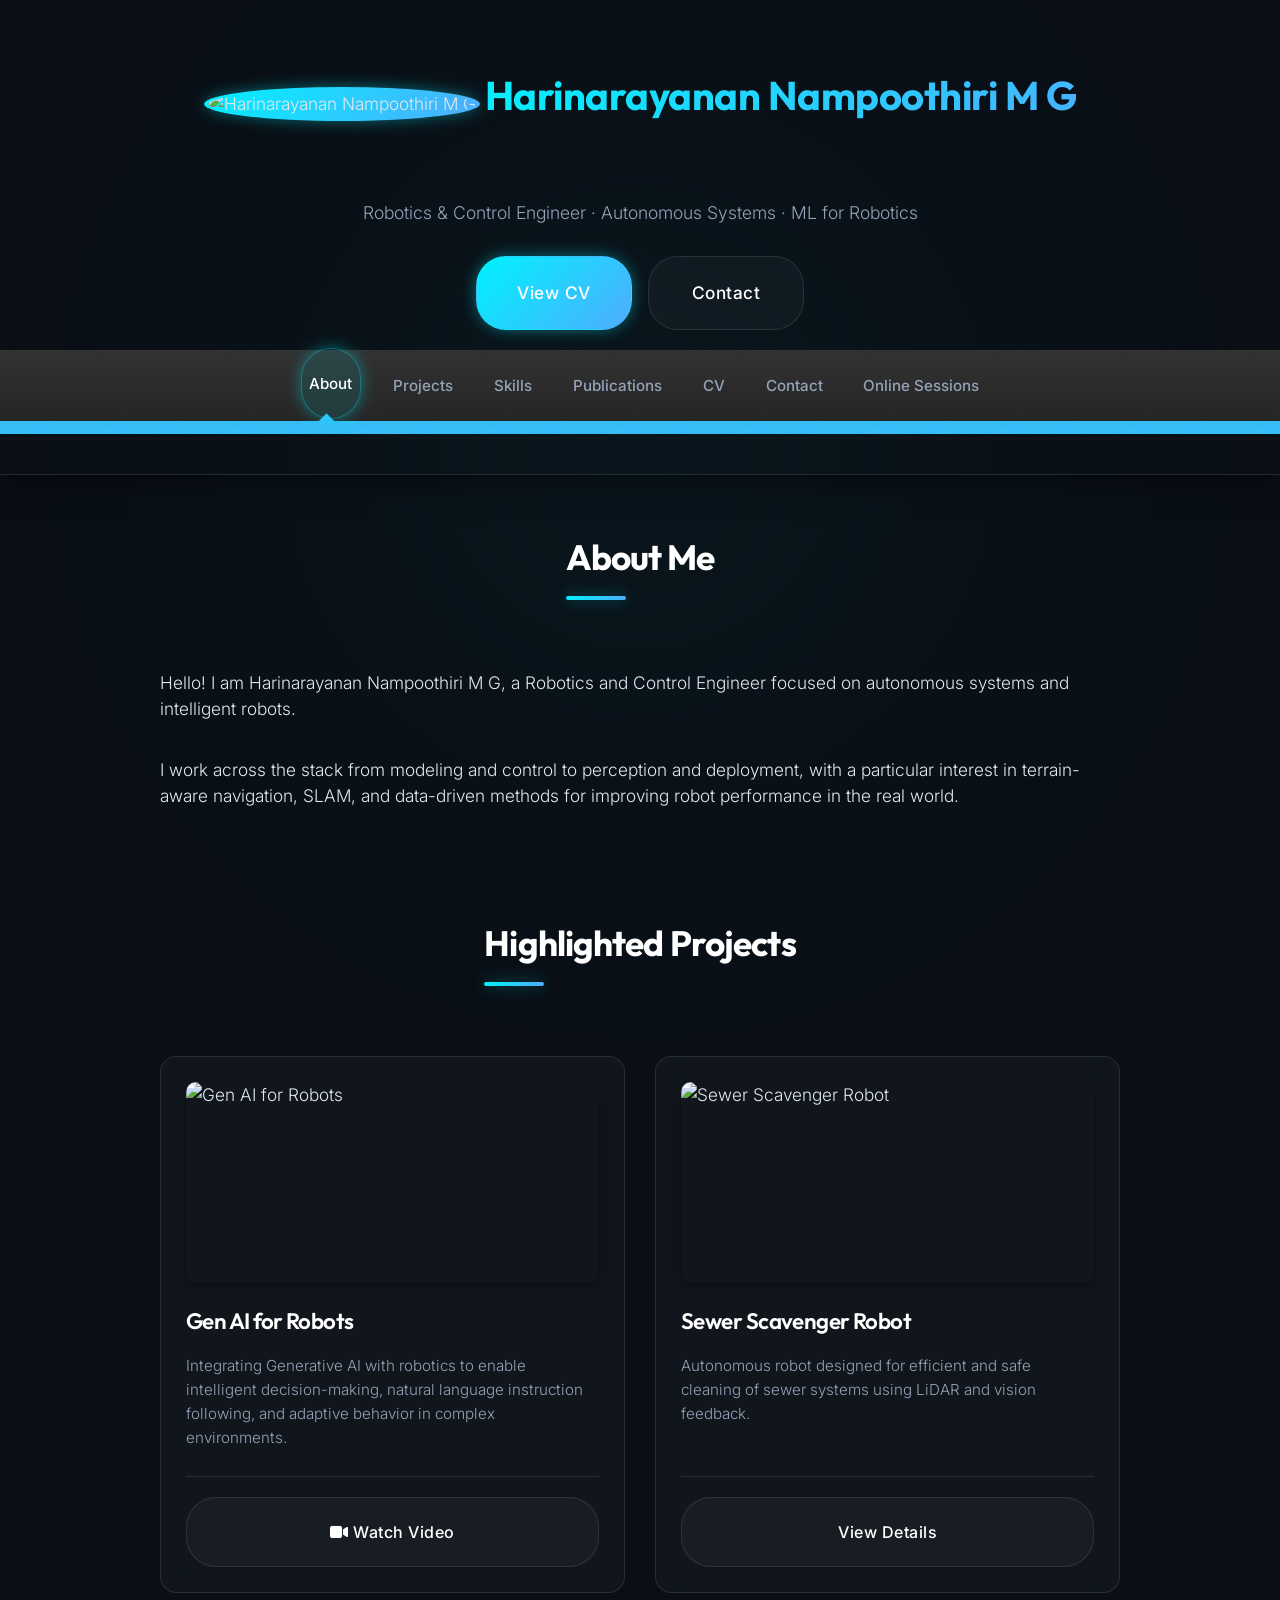
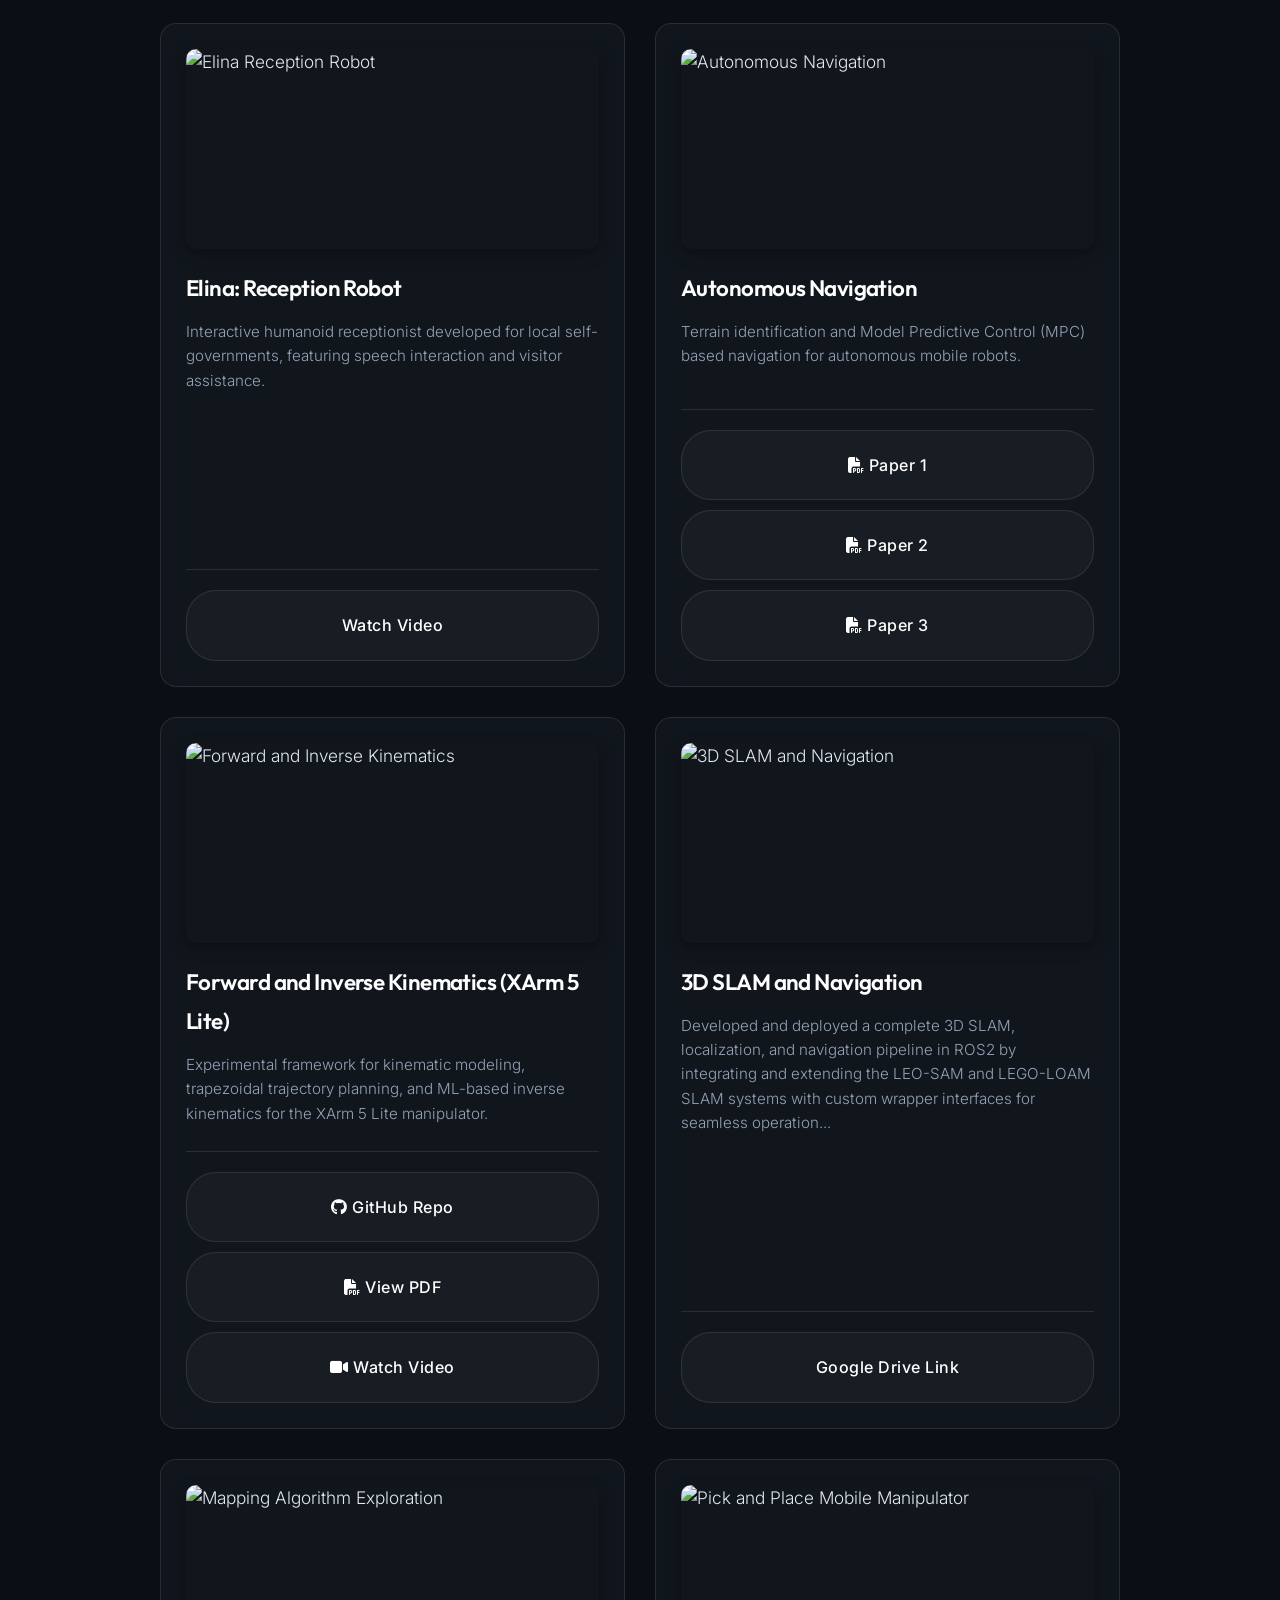
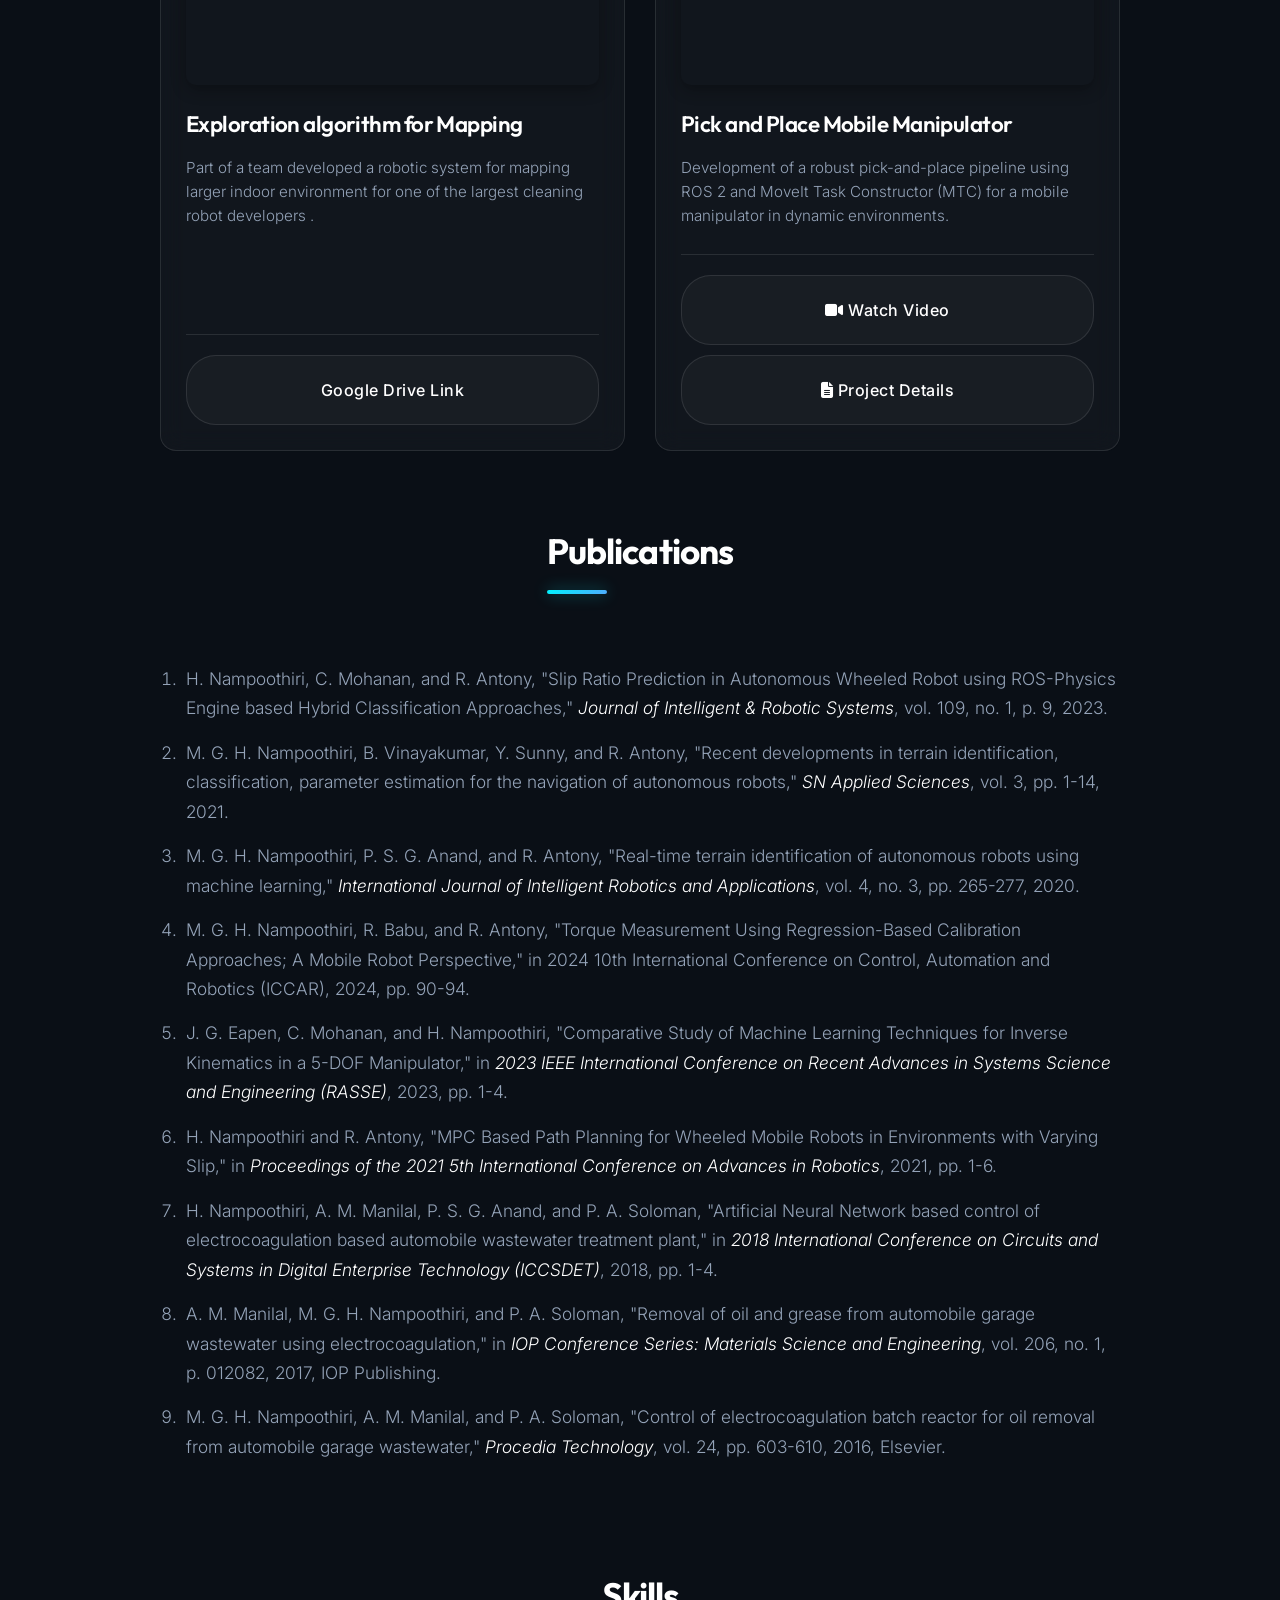
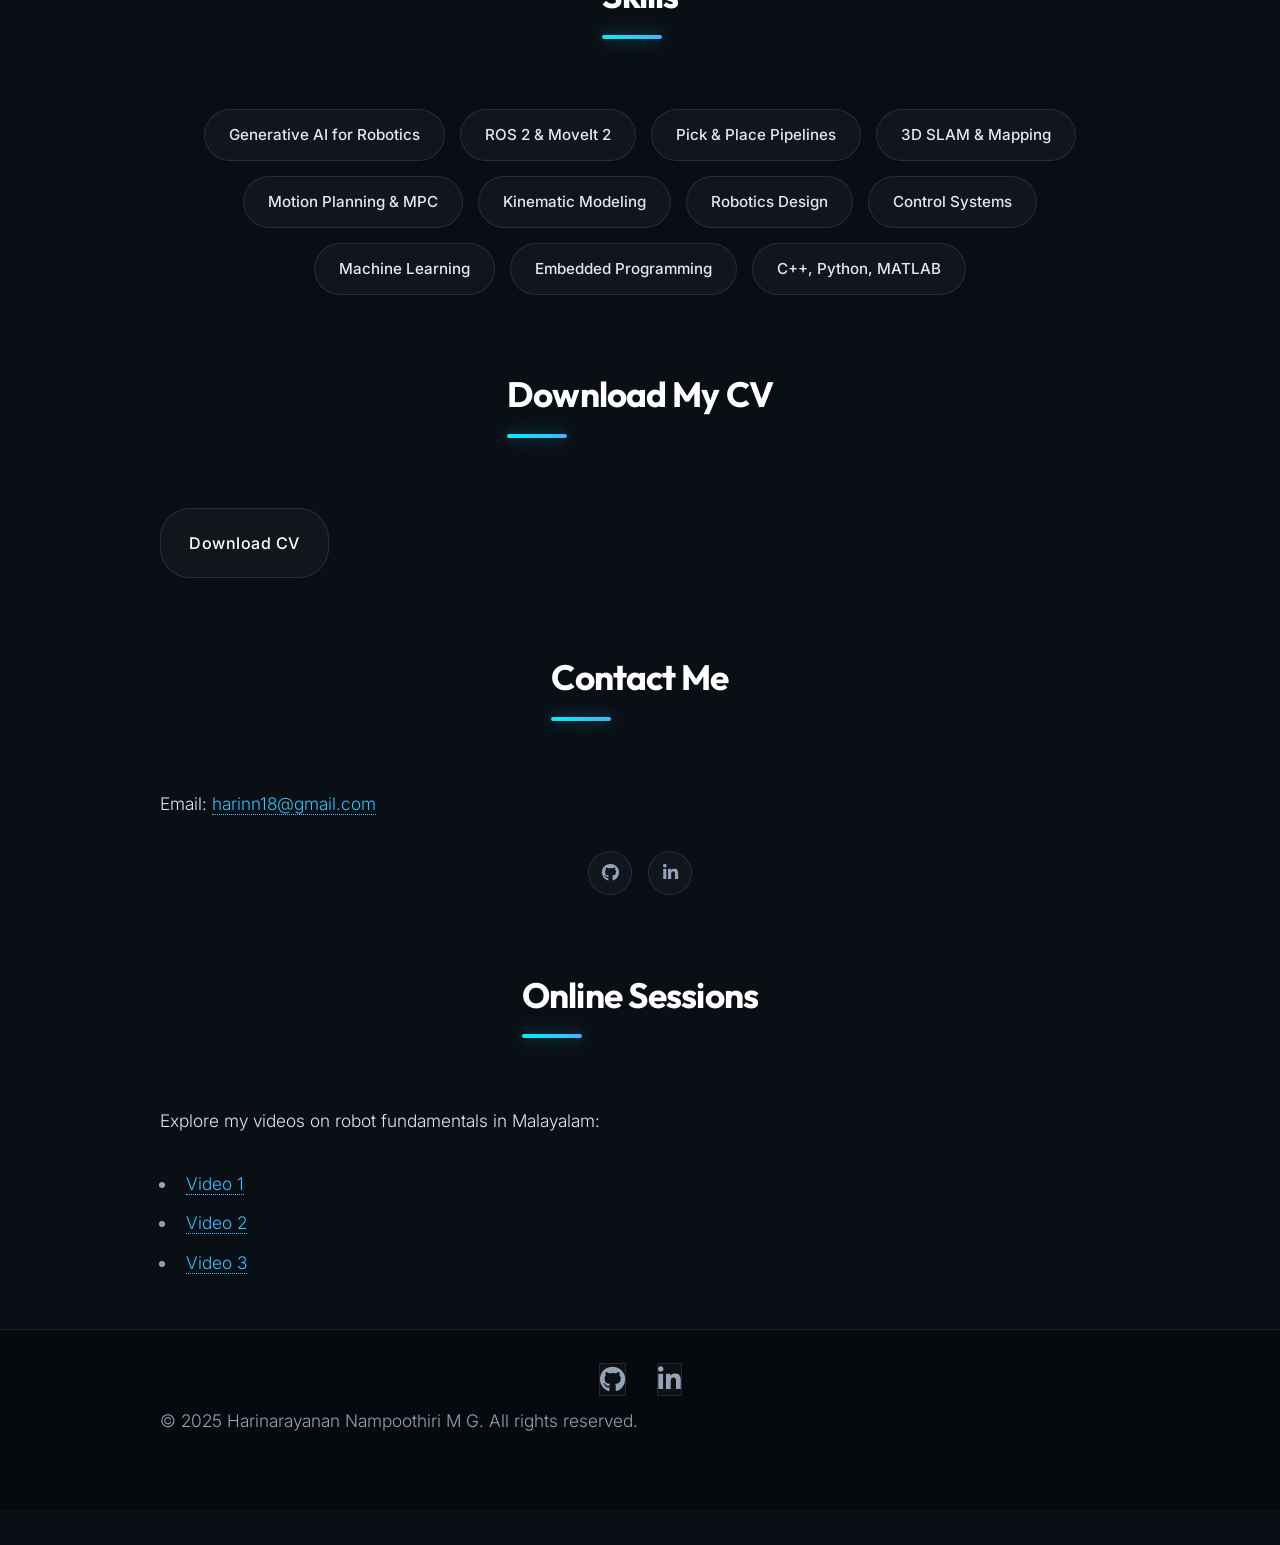
==== commit cb4cf6e8: "modify webpage" ====
--- a/index.html
+++ b/index.html
@@ -1,17 +1,20 @@
 <!DOCTYPE HTML>
 <html lang="en">
+
 <head>
     <meta charset="UTF-8">
     <title>Harinarayanan Nampoothiri M G</title>
     <meta name="viewport" content="width=device-width, initial-scale=1.0">
-    
+
     <!-- Main CSS -->
     <link rel="stylesheet" href="assets/css/main.css">
-    
+
     <!-- Google Fonts -->
     <link rel="preconnect" href="https://fonts.googleapis.com">
     <link rel="preconnect" href="https://fonts.gstatic.com" crossorigin>
-    <link href="https://fonts.googleapis.com/css2?family=Inter:wght@300;400;500;600&family=Outfit:wght@400;500;600;700&display=swap" rel="stylesheet">
+    <link
+        href="https://fonts.googleapis.com/css2?family=Inter:wght@300;400;500;600&family=Outfit:wght@400;500;600;700&display=swap"
+        rel="stylesheet">
 
     <!-- Custom Modern Theme -->
     <link rel="stylesheet" href="assets/css/custom.css">
@@ -21,222 +24,333 @@
 
 
 </head>
+
 <body class="is-preload">
 
-<div id="page-wrapper">
-
-    <!-- Header / Hero -->
-    <div id="header" class="center">
-        <img src="assets/images/Copy of DSC02967.JPG" alt="Harinarayanan Nampoothiri M G" class="profile-photo">
-        <h1 id="logo">Harinarayanan Nampoothiri M G</h1>
-        <p class="tagline">Robotics &amp; Control Engineer · Autonomous Systems · ML for Robotics</p>
-
-        <div class="hero-actions">
-            <a href="#CV" class="button primary">View CV</a>
-            <a href="#contact" class="button secondary">Contact</a>
+    <div id="page-wrapper">
+
+        <!-- Header / Hero -->
+        <div id="header" class="center">
+            <img src="assets/images/Copy of DSC02967.JPG" alt="Harinarayanan Nampoothiri M G" class="profile-photo">
+            <h1 id="logo">Harinarayanan Nampoothiri M G</h1>
+            <p class="tagline">Robotics &amp; Control Engineer · Autonomous Systems · ML for Robotics</p>
+
+            <div class="hero-actions">
+                <a href="#CV" class="button primary">View CV</a>
+                <a href="#contact" class="button secondary">Contact</a>
+            </div>
+
+            <nav id="nav">
+                <ul>
+                    <li class="current"><a href="#about">About</a></li>
+                    <li><a href="#projects">Projects</a></li>
+                    <li><a href="#skills">Skills</a></li>
+                    <li><a href="#publications">Publications</a></li>
+                    <li><a href="#CV">CV</a></li>
+                    <li><a href="#contact">Contact</a></li>
+                    <li><a href="#fundamentals">Online Sessions</a></li>
+                </ul>
+            </nav>
         </div>
 
-        <nav id="nav">
-            <ul>
-                <li class="current"><a href="#about">About</a></li>
-                <li><a href="#projects">Projects</a></li>
-                <li><a href="#skills">Skills</a></li>
-                <li><a href="#publications">Publications</a></li>
-                <li><a href="#CV">CV</a></li>
-                <li><a href="#contact">Contact</a></li>
-                <li><a href="#fundamentals">Online Sessions</a></li>
-            </ul>
-        </nav>
+        <!-- About Section -->
+        <section id="about" class="wrapper style1">
+            <div class="container">
+                <header class="major">
+                    <h2>About Me</h2>
+                </header>
+                <p>Hello! I am Harinarayanan Nampoothiri M G, a Robotics and Control Engineer focused on autonomous
+                    systems and intelligent robots.</p>
+                <p>I work across the stack from modeling and control to perception and deployment, with a particular
+                    interest in terrain-aware navigation, SLAM, and data-driven methods for improving robot performance
+                    in the real world.</p>
+            </div>
+        </section>
+
+
+        <!-- Projects Section -->
+        <section id="projects" class="wrapper style2">
+            <div class="container">
+                <header class="major">
+                    <h2>Highlighted Projects</h2>
+                </header>
+                <div class="projects-grid">
+                    <div class="project-card">
+                        <img src="images/gen_ai_robotics.png" alt="Gen AI for Robots">
+                        <div class="card-content">
+                            <h3>Gen AI for Robots</h3>
+                            <p>Integrating Generative AI with robotics to enable intelligent decision-making, natural
+                                language instruction following, and adaptive behavior in complex environments.</p>
+                        </div>
+                        <div class="card-footer">
+                            <a href="gen_AI_for_robots/case_1_v3.webm" target="_blank" class="button"><i
+                                    class="fas fa-video"></i> Watch Video</a>
+                        </div>
+                    </div>
+                    <div class="project-card">
+                        <img src="images/sewer scavenger robot.jpeg" alt="Sewer Scavenger Robot">
+                        <div class="card-content">
+                            <h3>Sewer Scavenger Robot</h3>
+                            <p>Autonomous robot designed for efficient and safe cleaning of sewer systems using LiDAR
+                                and vision feedback.</p>
+                        </div>
+                        <div class="card-footer">
+                            <a href="https://drive.google.com/drive/folders/1FgG7Eo8OcnE0XTVxOAv4eLWUwkwTDsnC?usp=sharing"
+                                class="button">View Details</a>
+                        </div>
+                    </div>
+
+                    <div class="project-card">
+                        <img src="images/Elina: Reception Robot.png" alt="Elina Reception Robot">
+                        <div class="card-content">
+                            <h3>Elina: Reception Robot</h3>
+                            <p>Interactive humanoid receptionist developed for local self-governments, featuring speech
+                                interaction and visitor assistance.</p>
+                        </div>
+                        <div class="card-footer">
+                            <a href="https://www.youtube.com/watch?v=96Tuz-c2rnI&t=113s" class="button">Watch Video</a>
+                        </div>
+                    </div>
+
+                    <div class="project-card">
+                        <img src="images/Autonomous Navigation.png" alt="Autonomous Navigation">
+                        <div class="card-content">
+                            <h3>Autonomous Navigation</h3>
+                            <p>Terrain identification and Model Predictive Control (MPC) based navigation for autonomous
+                                mobile robots.</p>
+                        </div>
+                        <div class="card-footer">
+                            <a href="autonomous%20navigation/3.%20Publication-2.pdf" target="_blank" class="button"><i
+                                    class="fas fa-file-pdf"></i> Paper 1</a>
+                            <a href="autonomous%20navigation/s42452-021-04453-3.pdf" target="_blank" class="button"><i
+                                    class="fas fa-file-pdf"></i> Paper 2</a>
+                            <a href="autonomous%20navigation/R12_c_FIRST-1.pdf" target="_blank" class="button"><i
+                                    class="fas fa-file-pdf"></i> Paper 3</a>
+                        </div>
+                    </div>
+
+                    <!-- Forward and Inverse Kinematics Project -->
+                    <div class="project-card">
+                        <img src="assets/images/xarm_kinematics.png" alt="Forward and Inverse Kinematics">
+                        <div class="card-content">
+                            <h3>Forward and Inverse Kinematics (XArm 5 Lite)</h3>
+                            <p>Experimental framework for kinematic modeling, trapezoidal trajectory planning, and
+                                ML-based inverse kinematics for the XArm 5 Lite manipulator.</p>
+                        </div>
+                        <div class="card-footer">
+                            <a href="https://github.com/harinnmg/xarm5-manipulator-experiments" target="_blank"
+                                class="button"><i class="fab fa-github"></i> GitHub Repo</a>
+                            <a href="forward%20and%20inverse%20kinematics/RI_H_FIRST.pdf" target="_blank"
+                                class="button"><i class="fas fa-file-pdf"></i> View PDF</a>
+                            <a href="forward%20and%20inverse%20kinematics/Cracking_the_Code_of_Movement.mp4"
+                                target="_blank" class="button"><i class="fas fa-video"></i> Watch Video</a>
+                        </div>
+                    </div>
+
+                    <!-- ✅ New Project 1 -->
+                    <div class="project-card">
+                        <img src="images/3-D slam and navigation.png" alt="3D SLAM and Navigation">
+                        <div class="card-content">
+                            <h3>3D SLAM and Navigation</h3>
+                            <p> Developed and deployed a complete 3D SLAM, localization, and navigation pipeline in ROS2
+                                by integrating and extending the LEO-SAM and LEGO-LOAM SLAM systems with custom wrapper
+                                interfaces for seamless operation...</p>
+                        </div>
+                        <div class="card-footer">
+                            <a href="https://drive.google.com/drive/folders/1tQljqa09anIrRo_CeQXsy1H-Ho63MfuQ?usp=sharing"
+                                class="button">Google Drive Link</a>
+                        </div>
+                    </div>
+
+                    <!-- ✅ New Project 2 -->
+                    <div class="project-card">
+                        <img src="images/robotic_mapping.png" alt="Mapping Algorithm Exploration">
+                        <div class="card-content">
+                            <h3>Exploration algorithm for Mapping</h3>
+                            <p>Part of a team developed a robotic system for mapping larger indoor environment for one
+                                of the largest cleaning robot developers .</p>
+                        </div>
+                        <div class="card-footer">
+                            <a href="https://drive.google.com/drive/folders/1yJ7jIGl7k6AqIu4CjJaIvp3n4dSNA3vL?usp=drive_link"
+                                class="button">Google Drive Link</a>
+                        </div>
+                    </div>
+
+                    <!-- Mobile Manipulator Project -->
+                    <div class="project-card">
+                        <img src="images/mobile_manipulator.png" alt="Pick and Place Mobile Manipulator">
+                        <div class="card-content">
+                            <h3>Pick and Place Mobile Manipulator</h3>
+                            <p>Development of a robust pick-and-place pipeline using ROS 2 and MoveIt Task
+                                Constructor (MTC) for a mobile manipulator in dynamic environments.</p>
+                        </div>
+                        <div class="card-footer">
+                            <a href="mobile_manipulator%20project/Untitled%20design.mp4" target="_blank"
+                                class="button"><i class="fas fa-video"></i> Watch Video</a>
+                            <a href="mobile_manipulator%20project/moma.txt" target="_blank" class="button"><i
+                                    class="fas fa-file-alt"></i> Project Details</a>
+                        </div>
+                    </div>
+                </div>
+            </div>
+        </section>
+
+
+        <!-- Publications Section -->
+        <section id="publications" class="wrapper style1">
+            <div class="container">
+                <header class="major">
+                    <h2>Publications</h2>
+                </header>
+                <ol>
+                    <li>H. Nampoothiri, C. Mohanan, and R. Antony, "Slip Ratio Prediction in Autonomous Wheeled Robot
+                        using ROS-Physics Engine based Hybrid Classification Approaches," <i>Journal of Intelligent &
+                            Robotic Systems</i>, vol. 109, no. 1, p. 9, 2023.</li>
+                    <li>M. G. H. Nampoothiri, B. Vinayakumar, Y. Sunny, and R. Antony, "Recent developments in terrain
+                        identification, classification, parameter estimation for the navigation of autonomous robots,"
+                        <i>SN Applied Sciences</i>, vol. 3, pp. 1-14, 2021.
+                    </li>
+                    <li>M. G. H. Nampoothiri, P. S. G. Anand, and R. Antony, "Real-time terrain identification of
+                        autonomous robots using machine learning," <i>International Journal of Intelligent Robotics and
+                            Applications</i>, vol. 4, no. 3, pp. 265-277, 2020.</li>
+                    <li>M. G. H. Nampoothiri, R. Babu, and R. Antony, "Torque Measurement Using Regression-Based
+                        Calibration Approaches; A Mobile Robot Perspective," in 2024 10th International Conference on
+                        Control, Automation and Robotics (ICCAR), 2024, pp. 90-94.</li>
+                    <li>J. G. Eapen, C. Mohanan, and H. Nampoothiri, "Comparative Study of Machine Learning Techniques
+                        for Inverse Kinematics in a 5-DOF Manipulator," in <i>2023 IEEE International Conference on
+                            Recent Advances in Systems Science and Engineering (RASSE)</i>, 2023, pp. 1-4.</li>
+                    <li>H. Nampoothiri and R. Antony, "MPC Based Path Planning for Wheeled Mobile Robots in Environments
+                        with Varying Slip," in <i>Proceedings of the 2021 5th International Conference on Advances in
+                            Robotics</i>, 2021, pp. 1-6.</li>
+                    <li>H. Nampoothiri, A. M. Manilal, P. S. G. Anand, and P. A. Soloman, "Artificial Neural Network
+                        based control of electrocoagulation based automobile wastewater treatment plant," in <i>2018
+                            International Conference on Circuits and Systems in Digital Enterprise Technology
+                            (ICCSDET)</i>, 2018, pp. 1-4.</li>
+                    <li>A. M. Manilal, M. G. H. Nampoothiri, and P. A. Soloman, "Removal of oil and grease from
+                        automobile garage wastewater using electrocoagulation," in <i>IOP Conference Series: Materials
+                            Science and Engineering</i>, vol. 206, no. 1, p. 012082, 2017, IOP Publishing.</li>
+                    <li>M. G. H. Nampoothiri, A. M. Manilal, and P. A. Soloman, "Control of electrocoagulation batch
+                        reactor for oil removal from automobile garage wastewater," <i>Procedia Technology</i>, vol. 24,
+                        pp. 603-610, 2016, Elsevier.</li>
+                </ol>
+            </div>
+        </section>
+
+        <!-- Skills Section -->
+        <section id="skills" class="wrapper style2">
+            <div class="container">
+                <header class="major">
+                    <h2>Skills</h2>
+                </header>
+                <div class="skills-tags">
+                    <span>Generative AI for Robotics</span>
+                    <span>ROS 2 &amp; MoveIt 2</span>
+                    <span>Pick &amp; Place Pipelines</span>
+                    <span>3D SLAM &amp; Mapping</span>
+                    <span>Motion Planning &amp; MPC</span>
+                    <span>Kinematic Modeling</span>
+                    <span>Robotics Design</span>
+                    <span>Control Systems</span>
+                    <span>Machine Learning</span>
+                    <span>Embedded Programming</span>
+                    <span>C++, Python, MATLAB</span>
+                </div>
+            </div>
+        </section>
+
+        <!-- CV Section -->
+        <section id="CV" class="wrapper style1 center">
+            <div class="container">
+                <header class="major">
+                    <h2>Download My CV</h2>
+                </header>
+                <a href="https://drive.google.com/file/d/1F0CVj4Id50opNyx31Z0Vksr-vJU633Jb/view?usp=sharing"
+                    target="_blank" class="button large">Download CV</a>
+            </div>
+        </section>
+
+        <!-- Contact Section -->
+        <section id="contact" class="wrapper style2 center">
+            <div class="container">
+                <header class="major">
+                    <h2>Contact Me</h2>
+                </header>
+                <p>Email: <a href="mailto:harinn18@gmail.com">harinn18@gmail.com</a></p>
+                <div class="social-icons">
+                    <a href="https://github.com/harinnmg" target="_blank" rel="noopener noreferrer"
+                        class="icon brands fa-github"></a>
+                    <a href="https://www.linkedin.com/in/harinarayanan-nampoothiri-m-g-2abb6884" target="_blank"
+                        rel="noopener noreferrer" class="icon brands fa-linkedin-in"></a>
+                </div>
+            </div>
+        </section>
+
+        <!-- Online Sessions Section -->
+        <section id="fundamentals" class="wrapper style1">
+            <div class="container">
+                <header class="major">
+                    <h2>Online Sessions</h2>
+                </header>
+                <p>Explore my videos on robot fundamentals in Malayalam:</p>
+                <ul>
+                    <li><a href="https://www.youtube.com/watch?v=raKOTDjkIao">Video 1</a></li>
+                    <li><a href="https://www.youtube.com/watch?v=87t_Kpl-Ois">Video 2</a></li>
+                    <li><a href="https://youtu.be/vxIiFQnLRcw">Video 3</a></li>
+                </ul>
+            </div>
+        </section>
+
+        <!-- Footer -->
+        <div id="footer" class="center">
+            <div class="container">
+                <ul class="icons">
+                    <li><a href="https://github.com/harinnmg" target="_blank" rel="noopener noreferrer"
+                            class="icon brands fa-github"><span class="label">GitHub</span></a></li>
+                    <li><a href="https://www.linkedin.com/in/harinarayanan-nampoothiri-m-g-2abb6884" target="_blank"
+                            rel="noopener noreferrer" class="icon brands fa-linkedin-in"><span
+                                class="label">LinkedIn</span></a></li>
+                </ul>
+                <ul class="menu">
+                    <li>&copy; 2025 Harinarayanan Nampoothiri M G. All rights reserved.</li>
+                </ul>
+            </div>
+        </div>
+
     </div>
 
-    <!-- About Section -->
-    <section id="about" class="wrapper style1">
-        <div class="container">
-            <header class="major">
-                <h2>About Me</h2>
-            </header>
-            <p>Hello! I am Harinarayanan Nampoothiri M G, a Robotics and Control Engineer focused on autonomous systems and intelligent robots.</p>
-            <p>I work across the stack from modeling and control to perception and deployment, with a particular interest in terrain-aware navigation, SLAM, and data-driven methods for improving robot performance in the real world.</p>
-        </div>
-    </section>
-
-
-    <!-- Projects Section -->
-<section id="projects" class="wrapper style2">
-    <div class="container">
-        <header class="major">
-            <h2>Highlighted Projects</h2>
-        </header>
-        <div class="projects-grid">
-            <div class="project-card">
-                <img src="assets/images/sewer_robot.jpg" alt="Sewer Scavenger Robot" style="width:100%; border-radius:8px; margin-bottom:10px;">
-                <h3>Sewer Scavenger Robot</h3>
-                <p>Autonomous robot designed for efficient and safe cleaning of sewer systems using LiDAR and vision feedback.</p>
-                <a href="https://drive.google.com/drive/folders/1FgG7Eo8OcnE0XTVxOAv4eLWUwkwTDsnC?usp=sharing" class="button">View Details</a>
-            </div>
-
-            <div class="project-card">
-                <img src="assets/images/elina_robot.jpg" alt="Elina Reception Robot" style="width:100%; border-radius:8px; margin-bottom:10px;">
-                <h3>Elina: Reception Robot</h3>
-                <p>Interactive humanoid receptionist developed for local self-governments, featuring speech interaction and visitor assistance.</p>
-                <a href="https://www.youtube.com/watch?v=96Tuz-c2rnI&t=113s" class="button">Watch Video</a>
-            </div>
-
-            <div class="project-card">
-                <img src="assets/images/autonomous_nav.jpg" alt="Autonomous Navigation" style="width:100%; border-radius:8px; margin-bottom:10px;">
-                <h3>Autonomous Navigation</h3>
-                <p>Terrain identification and Model Predictive Control (MPC) based navigation for autonomous mobile robots.</p>
-            </div>
-
-            <!-- ✅ New Project 1 -->
-            <div class="project-card">
-                <img src="assets/images/hyperspectral_drone.jpg" alt="3D SLAM and Navigation" style="width:100%; border-radius:8px; margin-bottom:10px;">
-                <h3>3D SLAM and Navigation</h3>
-                <p> Developed and deployed a complete 3D SLAM, localization, and navigation pipeline in ROS2 by integrating and extending the LEO-SAM and LEGO-LOAM SLAM systems with custom wrapper interfaces for seamless operation...</p>
-                <a href="https://drive.google.com/drive/folders/1tQljqa09anIrRo_CeQXsy1H-Ho63MfuQ?usp=sharing" class="button">Google Drive Link</a>
-            </div>
-
-            <!-- ✅ New Project 2 -->
-            <div class="project-card">
-                <img src="assets/images/manhole_inspection_bot.jpg" alt="Manhole Inspection Bot" style="width:100%; border-radius:8px; margin-bottom:10px;">
-                <h3>Exploration algorithm for Mapping</h3>
-                <p>Part of a team developed a robotic system for mapping larger indoor environment for one of the largest cleaning robot developers .</p>
-                <a href="https://drive.google.com/drive/folders/1yJ7jIGl7k6AqIu4CjJaIvp3n4dSNA3vL?usp=drive_link" class="button">Google Drive Link</a>
-            </div>
-        </div>
-    </div>
-</section>
-
-
-    <!-- Publications Section -->
-    <section id="publications" class="wrapper style1">
-        <div class="container">
-            <header class="major">
-                <h2>Publications</h2>
-            </header>
-            <ol>
-                <li>H. Nampoothiri, C. Mohanan, and R. Antony, "Slip Ratio Prediction in Autonomous Wheeled Robot using ROS-Physics Engine based Hybrid Classification Approaches," <i>Journal of Intelligent & Robotic Systems</i>, vol. 109, no. 1, p. 9, 2023.</li>
-                <li>M. G. H. Nampoothiri, B. Vinayakumar, Y. Sunny, and R. Antony, "Recent developments in terrain identification, classification, parameter estimation for the navigation of autonomous robots," <i>SN Applied Sciences</i>, vol. 3, pp. 1-14, 2021.</li>
-                <li>M. G. H. Nampoothiri, P. S. G. Anand, and R. Antony, "Real-time terrain identification of autonomous robots using machine learning," <i>International Journal of Intelligent Robotics and Applications</i>, vol. 4, no. 3, pp. 265-277, 2020.</li>
-                <li>M. G. H. Nampoothiri, R. Babu, and R. Antony, "Torque Measurement Using Regression-Based Calibration Approaches; A Mobile Robot Perspective," in 2024 10th International Conference on Control, Automation and Robotics (ICCAR), 2024, pp. 90-94.</li>
-                <li>J. G. Eapen, C. Mohanan, and H. Nampoothiri, "Comparative Study of Machine Learning Techniques for Inverse Kinematics in a 5-DOF Manipulator," in <i>2023 IEEE International Conference on Recent Advances in Systems Science and Engineering (RASSE)</i>, 2023, pp. 1-4.</li>
-                <li>H. Nampoothiri and R. Antony, "MPC Based Path Planning for Wheeled Mobile Robots in Environments with Varying Slip," in <i>Proceedings of the 2021 5th International Conference on Advances in Robotics</i>, 2021, pp. 1-6.</li>
-                <li>H. Nampoothiri, A. M. Manilal, P. S. G. Anand, and P. A. Soloman, "Artificial Neural Network based control of electrocoagulation based automobile wastewater treatment plant," in <i>2018 International Conference on Circuits and Systems in Digital Enterprise Technology (ICCSDET)</i>, 2018, pp. 1-4.</li>
-                <li>A. M. Manilal, M. G. H. Nampoothiri, and P. A. Soloman, "Removal of oil and grease from automobile garage wastewater using electrocoagulation," in <i>IOP Conference Series: Materials Science and Engineering</i>, vol. 206, no. 1, p. 012082, 2017, IOP Publishing.</li>
-                <li>M. G. H. Nampoothiri, A. M. Manilal, and P. A. Soloman, "Control of electrocoagulation batch reactor for oil removal from automobile garage wastewater," <i>Procedia Technology</i>, vol. 24, pp. 603-610, 2016, Elsevier.</li>
-            </ol>
-        </div>
-    </section>
-
-    <!-- Skills Section -->
-    <section id="skills" class="wrapper style2">
-        <div class="container">
-            <header class="major">
-                <h2>Skills</h2>
-            </header>
-            <div class="skills-tags">
-                <span>Robotics Design</span>
-                <span>Control Systems</span>
-                <span>SLAM</span>
-                <span>Machine Learning</span>
-                <span>Embedded Programming</span>
-                <span>C++, Python, MATLAB</span>
-            </div>
-        </div>
-    </section>
-
-    <!-- CV Section -->
-    <section id="CV" class="wrapper style1 center">
-        <div class="container">
-            <header class="major">
-                <h2>Download My CV</h2>
-            </header>
-            <a href="https://drive.google.com/file/d/1F0CVj4Id50opNyx31Z0Vksr-vJU633Jb/view?usp=sharing" 
-               target="_blank" class="button large">Download CV</a>
-        </div>
-    </section>
-
-    <!-- Contact Section -->
-    <section id="contact" class="wrapper style2 center">
-        <div class="container">
-            <header class="major">
-                <h2>Contact Me</h2>
-            </header>
-            <p>Email: <a href="mailto:harinn18@gmail.com">harinn18@gmail.com</a></p>
-            <div class="social-icons">
-                <a href="https://github.com/harinnmg" target="_blank" rel="noopener noreferrer" class="icon brands fa-github"></a>
-                <a href="https://www.linkedin.com/in/harinarayanan-nampoothiri-m-g-2abb6884" target="_blank" rel="noopener noreferrer" class="icon brands fa-linkedin-in"></a>
-            </div>
-        </div>
-    </section>
-
-    <!-- Online Sessions Section -->
-    <section id="fundamentals" class="wrapper style1">
-        <div class="container">
-            <header class="major">
-                <h2>Online Sessions</h2>
-            </header>
-            <p>Explore my videos on robot fundamentals in Malayalam:</p>
-            <ul>
-                <li><a href="https://www.youtube.com/watch?v=raKOTDjkIao">Video 1</a></li>
-                <li><a href="https://www.youtube.com/watch?v=87t_Kpl-Ois">Video 2</a></li>
-                <li><a href="https://youtu.be/vxIiFQnLRcw">Video 3</a></li>
-            </ul>
-        </div>
-    </section>
-
-    <!-- Footer -->
-    <div id="footer" class="center">
-        <div class="container">
-            <ul class="icons">
-                <li><a href="https://github.com/harinnmg" target="_blank" rel="noopener noreferrer" class="icon brands fa-github"><span class="label">GitHub</span></a></li>
-                <li><a href="https://www.linkedin.com/in/harinarayanan-nampoothiri-m-g-2abb6884" target="_blank" rel="noopener noreferrer" class="icon brands fa-linkedin-in"><span class="label">LinkedIn</span></a></li>
-            </ul>
-            <ul class="menu">
-                <li>&copy; 2025 Harinarayanan Nampoothiri M G. All rights reserved.</li>
-            </ul>
-        </div>
-    </div>
-
-</div>
-
-<!-- Scripts -->
-<script src="assets/js/jquery.min.js"></script>
-<script src="assets/js/jquery.dropotron.min.js"></script>
-<script src="assets/js/browser.min.js"></script>
-<script src="assets/js/breakpoints.min.js"></script>
-<script src="assets/js/util.js"></script>
-<script src="assets/js/main.js"></script>
-
-<!-- Animation Script -->
-<script>
-    document.addEventListener("DOMContentLoaded", function() {
-        const observerOptions = {
-            threshold: 0.1,
-            rootMargin: "0px 0px -50px 0px"
-        };
-        
-        const observer = new IntersectionObserver((entries) => {
-            entries.forEach(entry => {
-                if(entry.isIntersecting) {
-                    entry.target.classList.add('animate-in');
-                    observer.unobserve(entry.target);
-                }
+    <!-- Scripts -->
+    <script src="assets/js/jquery.min.js"></script>
+    <script src="assets/js/jquery.dropotron.min.js"></script>
+    <script src="assets/js/browser.min.js"></script>
+    <script src="assets/js/breakpoints.min.js"></script>
+    <script src="assets/js/util.js"></script>
+    <script src="assets/js/main.js"></script>
+
+    <!-- Animation Script -->
+    <script>
+        document.addEventListener("DOMContentLoaded", function () {
+            const observerOptions = {
+                threshold: 0.1,
+                rootMargin: "0px 0px -50px 0px"
+            };
+
+            const observer = new IntersectionObserver((entries) => {
+                entries.forEach(entry => {
+                    if (entry.isIntersecting) {
+                        entry.target.classList.add('animate-in');
+                        observer.unobserve(entry.target);
+                    }
+                });
+            }, observerOptions);
+
+            // Add animation classes to specific elements
+            document.querySelectorAll('section.wrapper, .project-card, .skills-tags span').forEach((el) => {
+                el.classList.add('fade-up-element');
+                observer.observe(el);
             });
-        }, observerOptions);
-        
-        // Add animation classes to specific elements
-        document.querySelectorAll('section.wrapper, .project-card, .skills-tags span').forEach((el) => {
-            el.classList.add('fade-up-element');
-            observer.observe(el);
         });
-    });
-</script>
+    </script>
 
 </body>
-</html>
-
-
-
-
-
+
+</html>
--- a/assets/css/custom.css
+++ b/assets/css/custom.css
@@ -207,6 +207,23 @@
     transition: all 0.4s cubic-bezier(0.175, 0.885, 0.32, 1.275);
     display: flex;
     flex-direction: column;
+    height: 100%;
+}
+
+.card-content {
+    flex-grow: 1;
+    display: flex;
+    flex-direction: column;
+    min-height: 140px;
+}
+
+.card-footer {
+    margin-top: auto;
+    display: flex;
+    flex-direction: column;
+    gap: 10px;
+    padding-top: 20px;
+    border-top: 1px solid var(--border-glass);
 }
 
 .project-card:hover {
@@ -217,6 +234,9 @@
 }
 
 .project-card img {
+    width: 100%;
+    height: 200px;
+    object-fit: cover;
     border-radius: 10px !important;
     margin-bottom: 20px !important;
     box-shadow: 0 5px 15px rgba(0, 0, 0, 0.3);
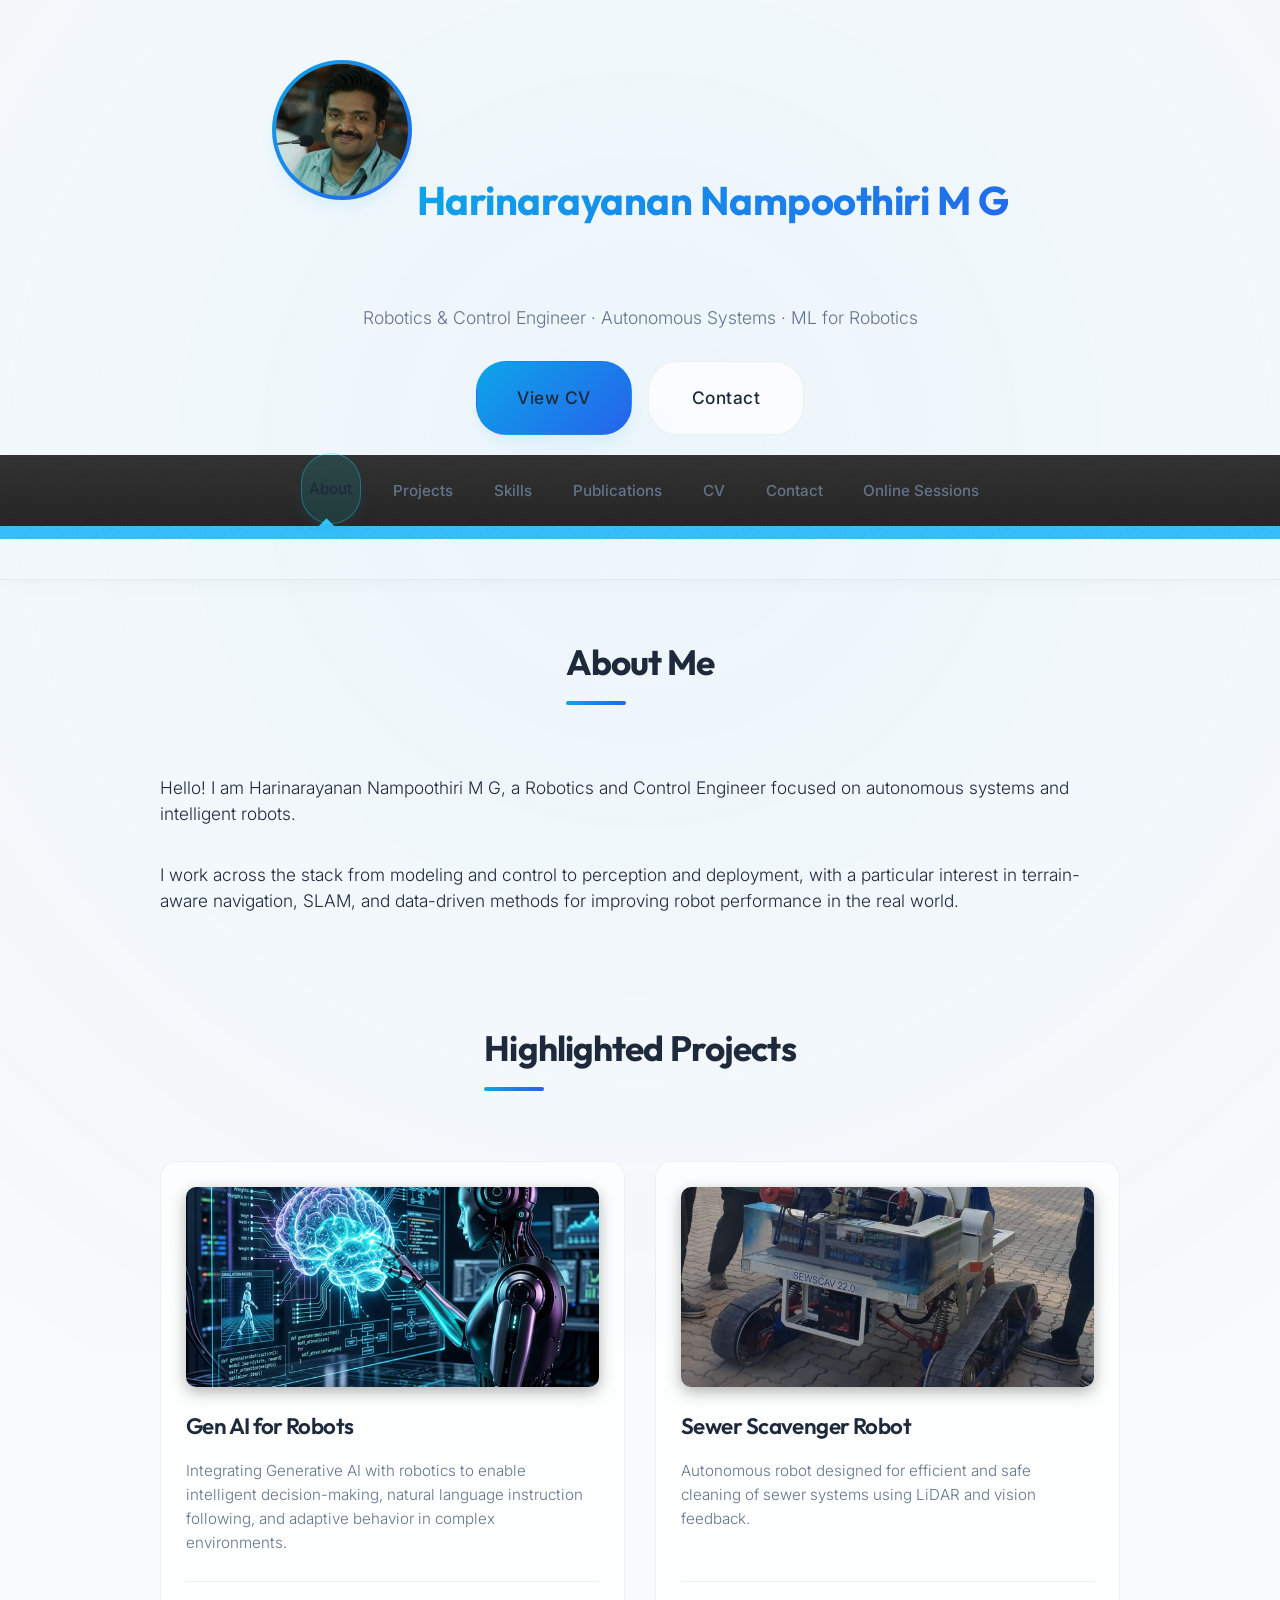
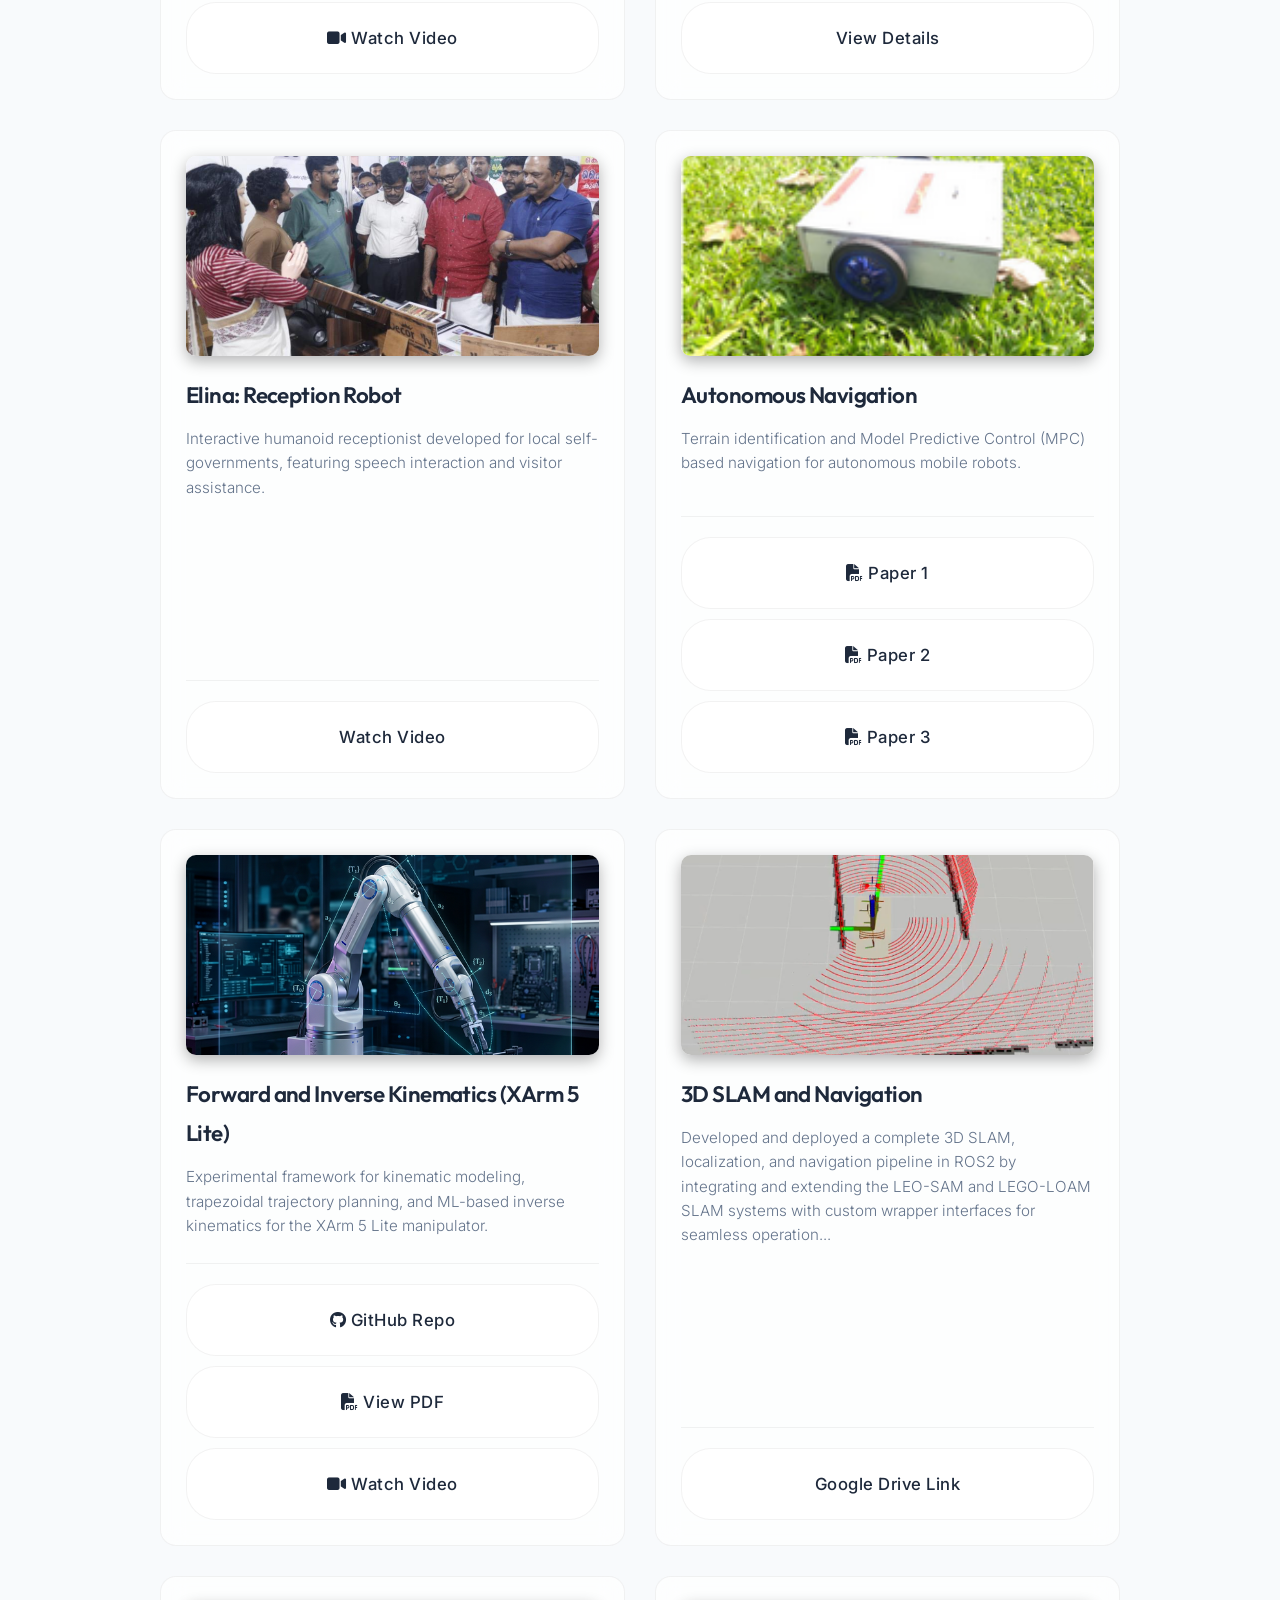
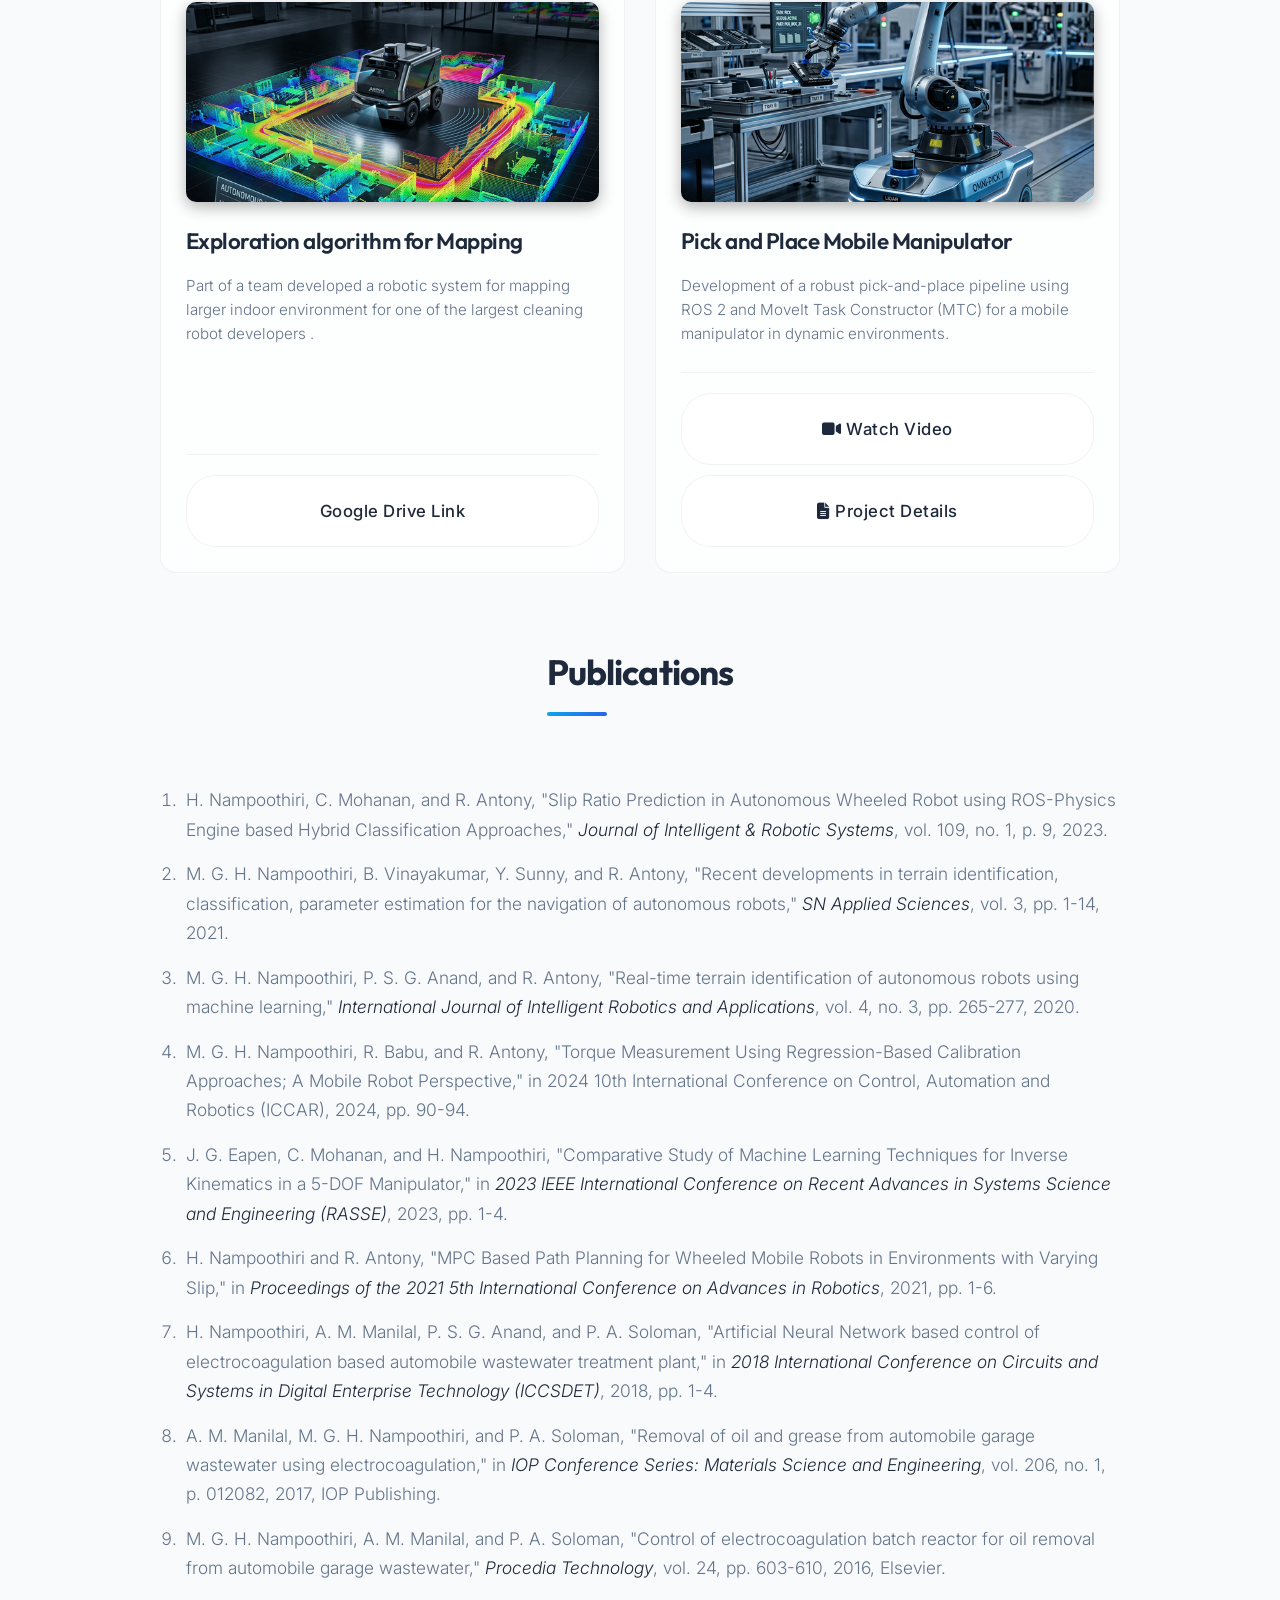
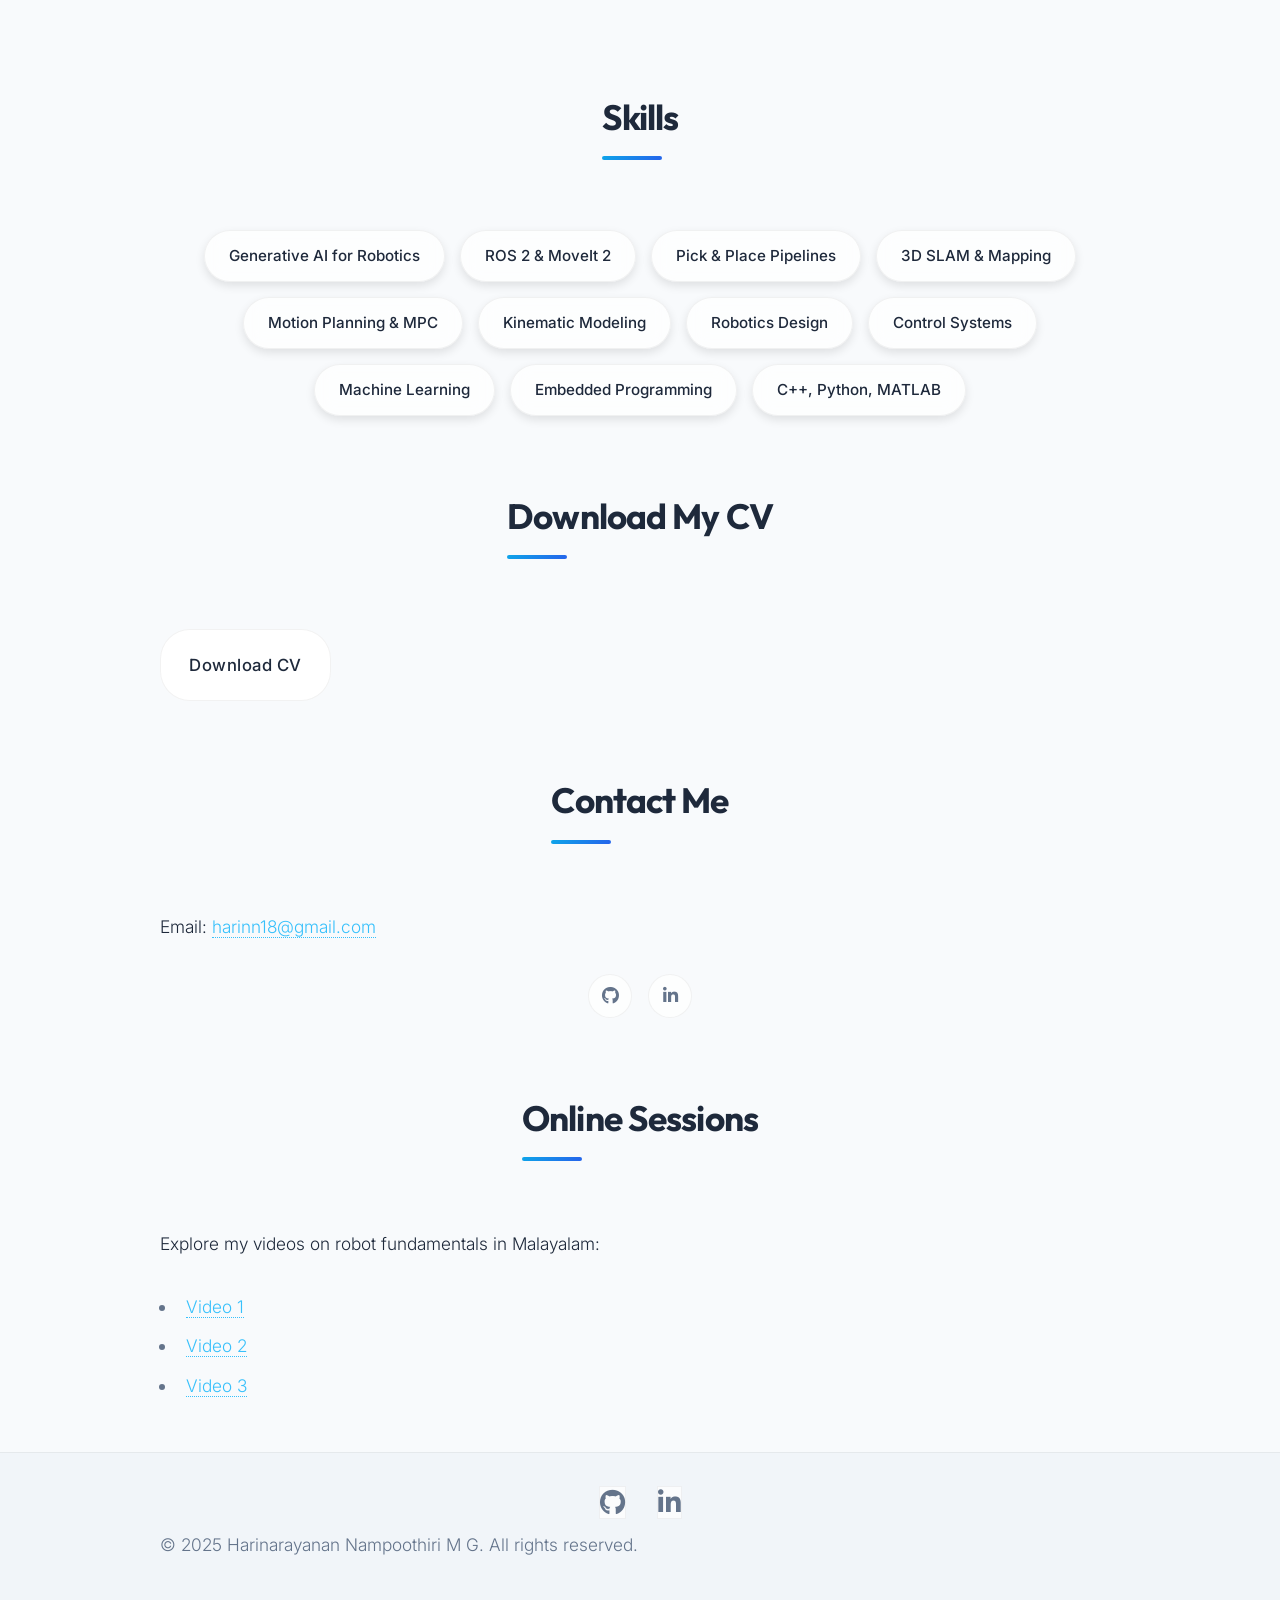
==== commit 522500f1: "Convert portfolio to modern light theme and update profile photo" ====
--- a/index.html
+++ b/index.html
@@ -31,7 +31,7 @@
 
         <!-- Header / Hero -->
         <div id="header" class="center">
-            <img src="assets/images/Copy of DSC02967.JPG" alt="Harinarayanan Nampoothiri M G" class="profile-photo">
+            <img src="profile%20photo/Harinarayanan.png" alt="Harinarayanan Nampoothiri M G" class="profile-photo">
             <h1 id="logo">Harinarayanan Nampoothiri M G</h1>
             <p class="tagline">Robotics &amp; Control Engineer · Autonomous Systems · ML for Robotics</p>
 
@@ -353,4 +353,4 @@
 
 </body>
 
-</html>+</html>
--- a/assets/css/custom.css
+++ b/assets/css/custom.css
@@ -3,13 +3,13 @@
    ======================================================== */
 
 :root {
-    --bg-dark: #0a0f16;
-    --bg-card: rgba(255, 255, 255, 0.03);
-    --border-glass: rgba(255, 255, 255, 0.1);
-    --text-main: #e2e8f0;
-    --text-muted: #94a3b8;
-    --accent-gradient: linear-gradient(135deg, #00f2fe 0%, #4facfe 100%);
-    --accent-glow: 0 0 15px rgba(0, 242, 254, 0.4);
+    --bg-dark: #f8fafc;
+    --bg-card: rgba(255, 255, 255, 0.7);
+    --border-glass: rgba(0, 0, 0, 0.05);
+    --text-main: #1e293b;
+    --text-muted: #64748b;
+    --accent-gradient: linear-gradient(135deg, #0ea5e9 0%, #2563eb 100%);
+    --accent-glow: 0 10px 15px -3px rgba(14, 165, 233, 0.1);
 
     --font-heading: 'Outfit', sans-serif;
     --font-body: 'Inter', sans-serif;
@@ -34,7 +34,7 @@
 h6,
 #logo {
     font-family: var(--font-heading) !important;
-    color: #fff !important;
+    color: var(--text-main) !important;
 }
 
 /* Sections & Wrappers */
@@ -53,7 +53,7 @@
     left: -50%;
     width: 200%;
     height: 200%;
-    background: radial-gradient(circle at center, rgba(0, 242, 254, 0.03) 0%, transparent 40%);
+    background: radial-gradient(circle at center, rgba(14, 165, 233, 0.05) 0%, transparent 70%);
     z-index: 0;
     pointer-events: none;
 }
@@ -67,7 +67,7 @@
     text-align: center;
     border-bottom: 1px solid var(--border-glass);
     position: relative;
-    box-shadow: 0 4px 30px rgba(0, 0, 0, 0.5);
+    box-shadow: 0 4px 20px rgba(0, 0, 0, 0.03);
 }
 
 /* Profile Photo */
@@ -139,10 +139,10 @@
 
 #nav a:hover,
 #nav li.current a {
-    color: #fff !important;
-    background: rgba(255, 255, 255, 0.05);
+    color: var(--text-main) !important;
+    background: rgba(0, 0, 0, 0.03);
     border-color: var(--border-glass) !important;
-    box-shadow: 0 4px 15px rgba(0, 0, 0, 0.2);
+    box-shadow: 0 4px 15px rgba(0, 0, 0, 0.05);
     transform: translateY(-2px);
 }
 
@@ -160,7 +160,7 @@
 header.major h2 {
     font-size: 2.2rem !important;
     font-weight: 700 !important;
-    color: #fff !important;
+    color: var(--text-main) !important;
     position: relative;
     display: inline-block;
     padding-bottom: 12px;
@@ -228,9 +228,9 @@
 
 .project-card:hover {
     transform: translateY(-10px);
-    border-color: rgba(0, 242, 254, 0.4);
-    box-shadow: 0 15px 35px rgba(0, 242, 254, 0.15), 0 5px 15px rgba(0, 0, 0, 0.5);
-    background: rgba(255, 255, 255, 0.05);
+    border-color: rgba(37, 99, 235, 0.2);
+    box-shadow: 0 20px 25px -5px rgba(0, 0, 0, 0.1), 0 8px 10px -6px rgba(0, 0, 0, 0.1);
+    background: rgba(255, 255, 255, 0.9);
 }
 
 .project-card img {
@@ -250,7 +250,7 @@
 .project-card h3 {
     font-size: 1.4rem;
     margin-bottom: 12px;
-    color: #fff;
+    color: var(--text-main);
     font-weight: 600;
 }
 
@@ -264,8 +264,8 @@
 
 /* Buttons */
 .button {
-    background: var(--bg-card) !important;
-    color: #fff !important;
+    background: #fff !important;
+    color: var(--text-main) !important;
     border: 1px solid var(--border-glass) !important;
     border-radius: 30px !important;
     padding: 12px 28px !important;
@@ -337,11 +337,11 @@
 }
 
 .skills-tags span:hover {
-    background: rgba(0, 242, 254, 0.1);
-    border-color: rgba(0, 242, 254, 0.4);
-    color: #fff;
+    background: rgba(37, 99, 235, 0.1);
+    border-color: rgba(37, 99, 235, 0.4);
+    color: var(--text-main);
     transform: translateY(-3px) scale(1.05);
-    box-shadow: var(--accent-glow);
+    box-shadow: 0 10px 15px -3px rgba(37, 99, 235, 0.1);
 }
 
 /* =========================
@@ -359,7 +359,7 @@
 }
 
 ol li i {
-    color: #fff;
+    color: var(--text-main);
 }
 
 #fundamentals ul li {
@@ -368,7 +368,7 @@
 
 /* Footer Fixes */
 #footer {
-    background: #06090d !important;
+    background: #f1f5f9 !important;
     border-top: 1px solid var(--border-glass);
     padding: 40px 0 !important;
     color: var(--text-muted) !important;
@@ -382,8 +382,8 @@
 
 #footer ul.icons li a:hover {
     color: #fff !important;
-    border-color: rgba(0, 242, 254, 0.5) !important;
-    background: rgba(0, 242, 254, 0.1) !important;
+    border-color: transparent !important;
+    background: var(--accent-gradient) !important;
     box-shadow: var(--accent-glow);
 }
 
@@ -410,8 +410,8 @@
 
 #contact .social-icons .icon:hover {
     color: #fff !important;
-    border-color: rgba(0, 242, 254, 0.5) !important;
-    background: rgba(0, 242, 254, 0.1) !important;
+    border-color: transparent !important;
+    background: var(--accent-gradient) !important;
     box-shadow: var(--accent-glow);
 }
 
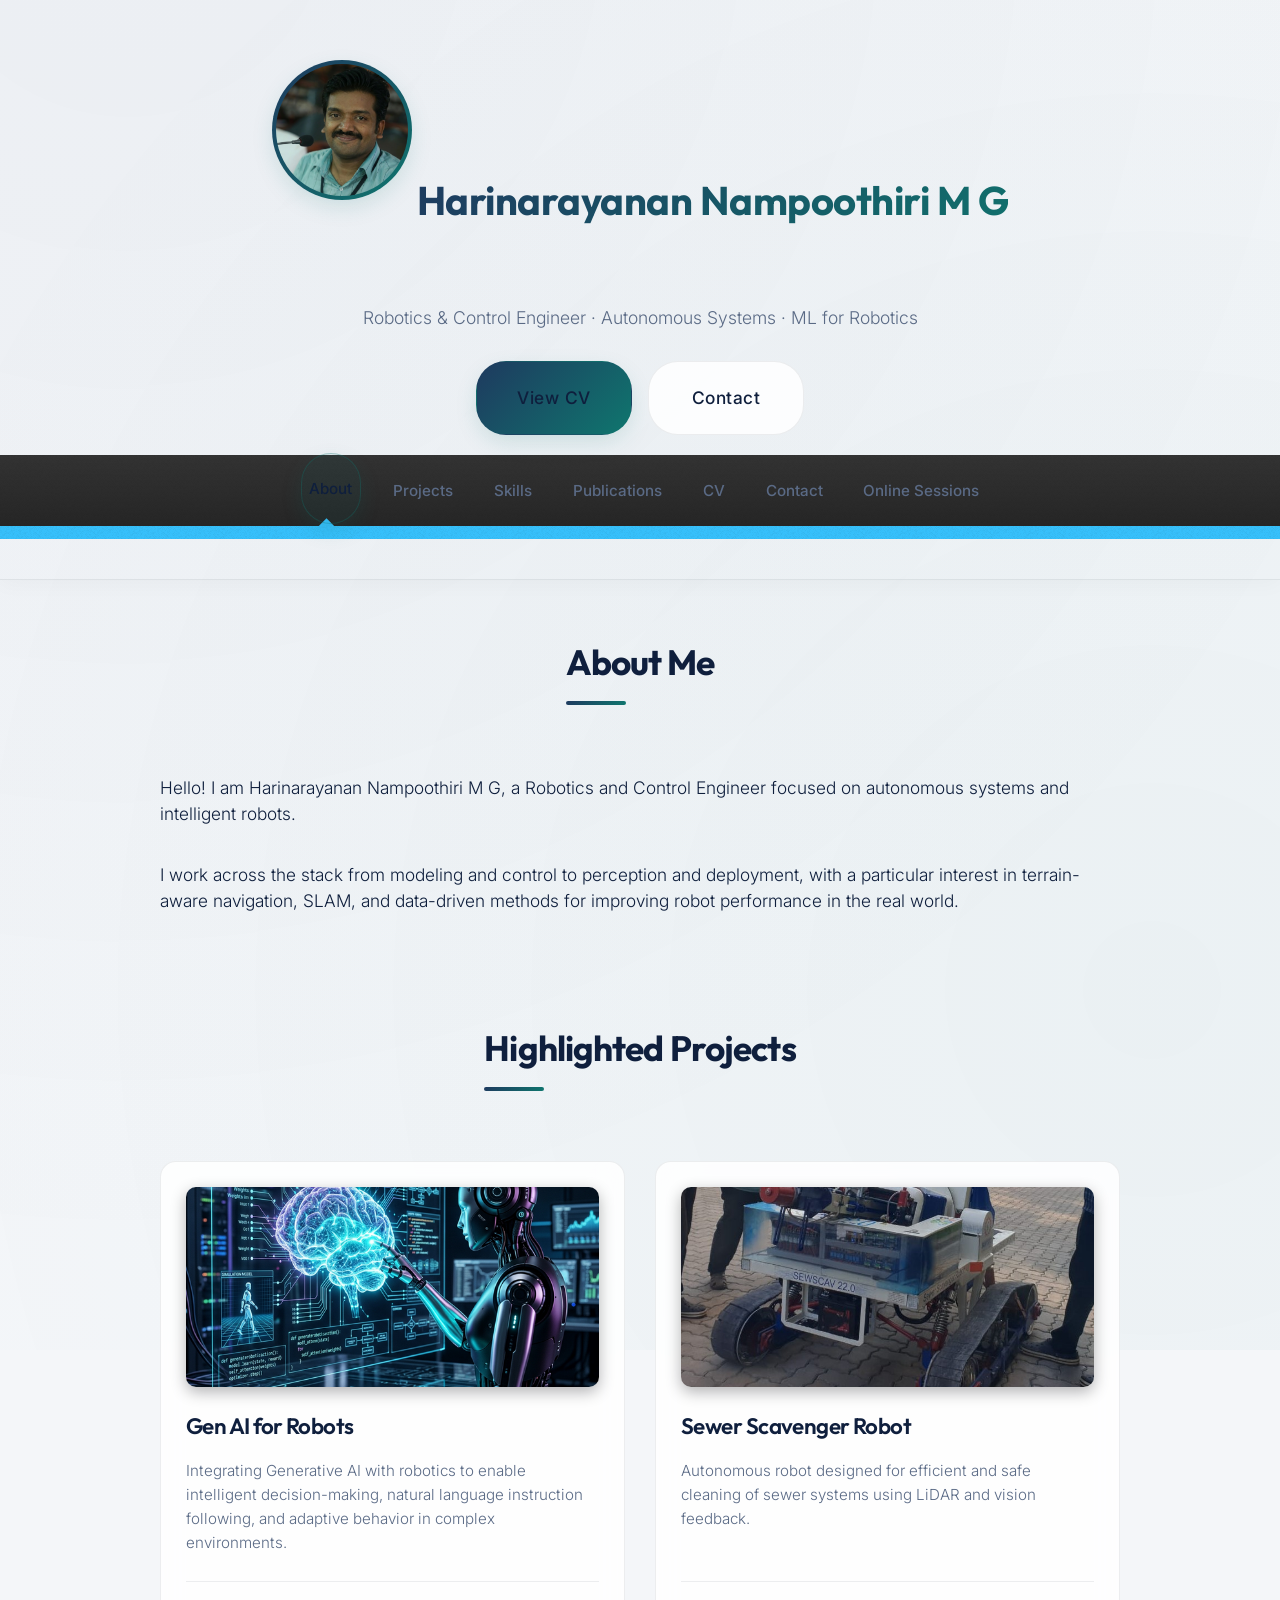
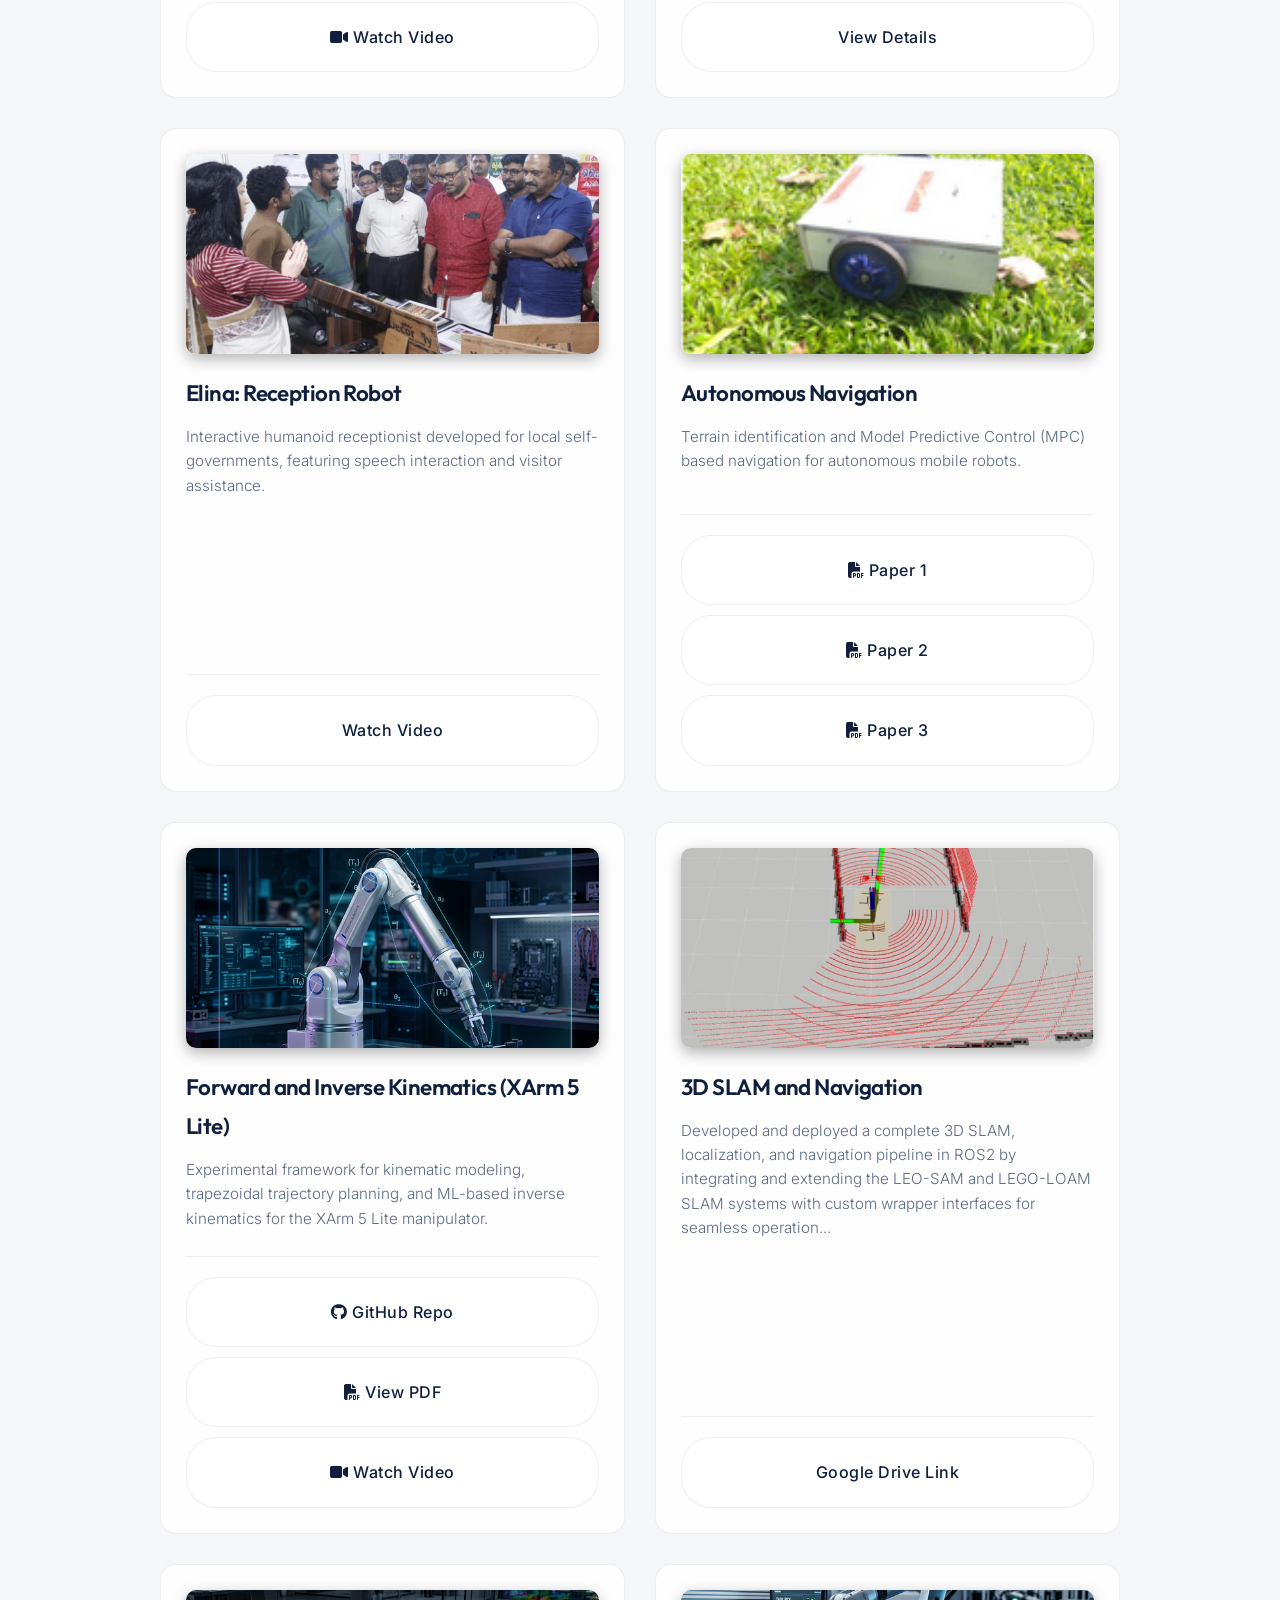
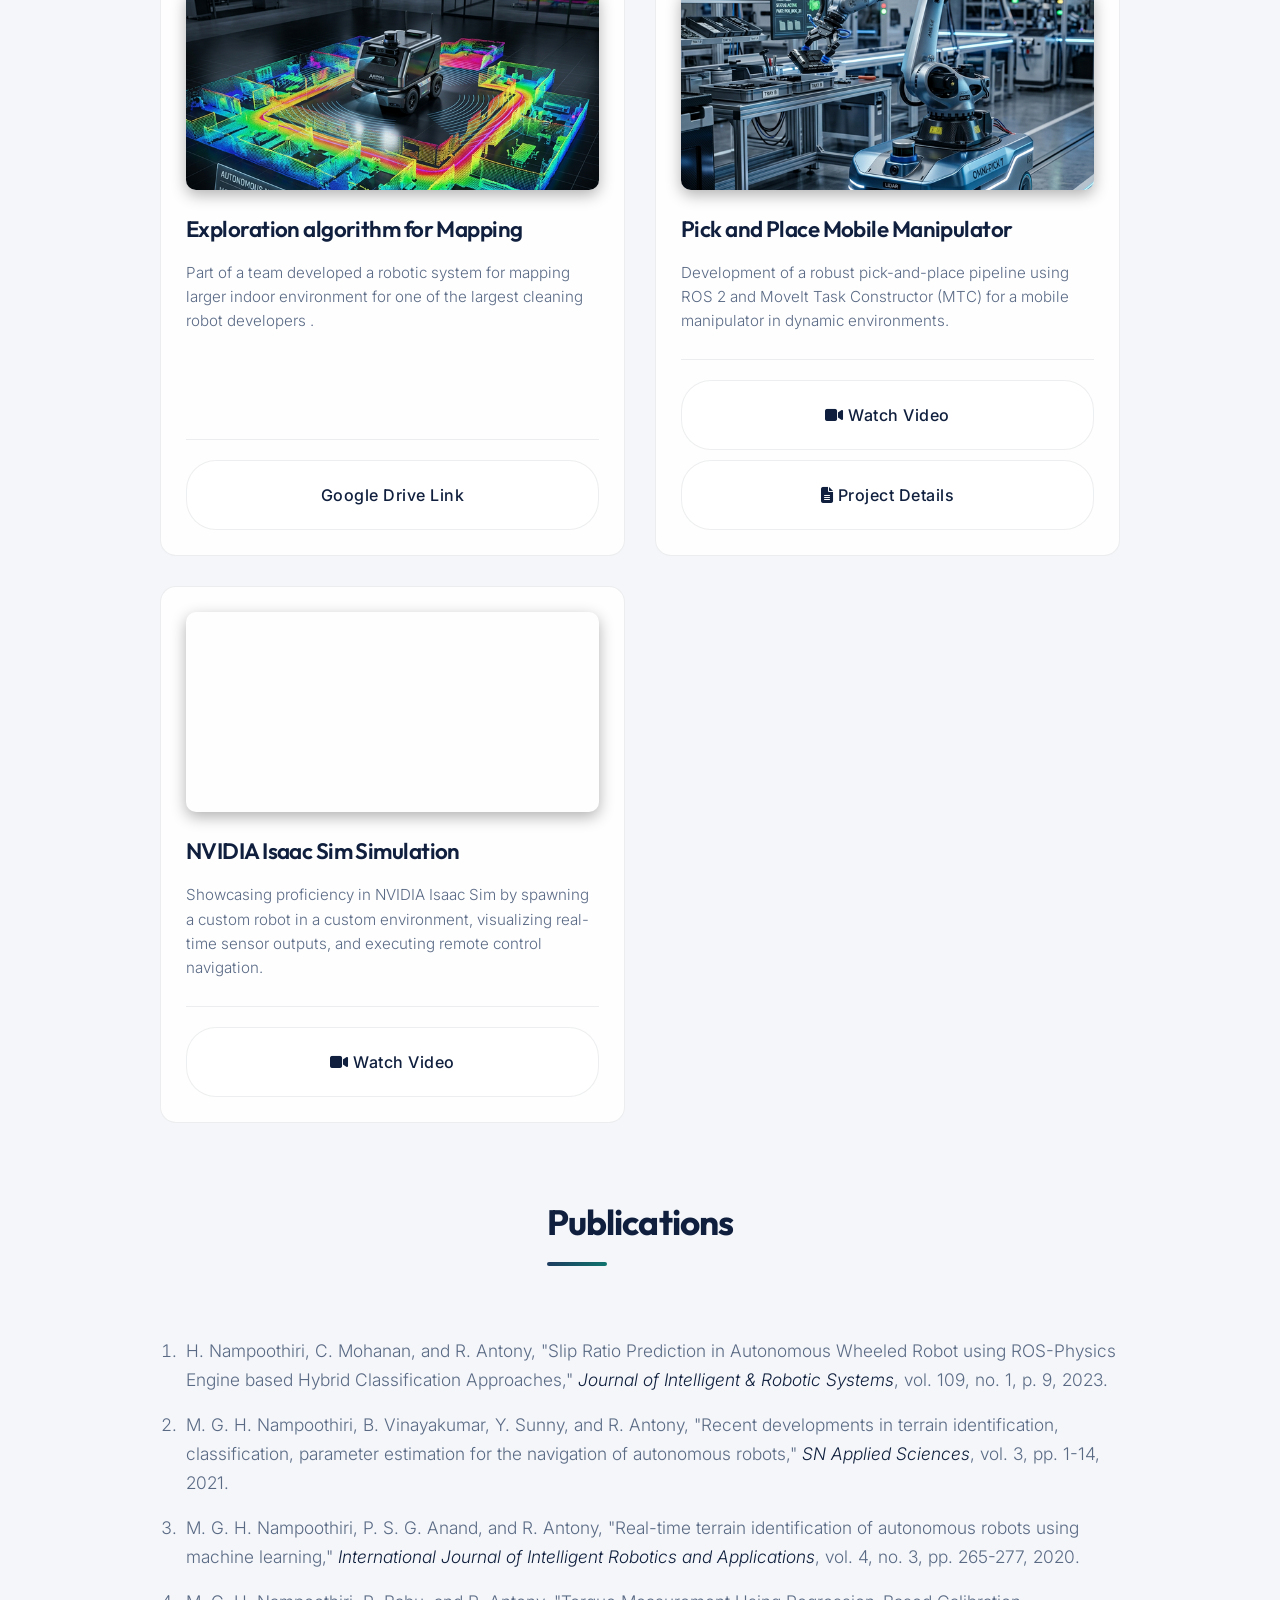
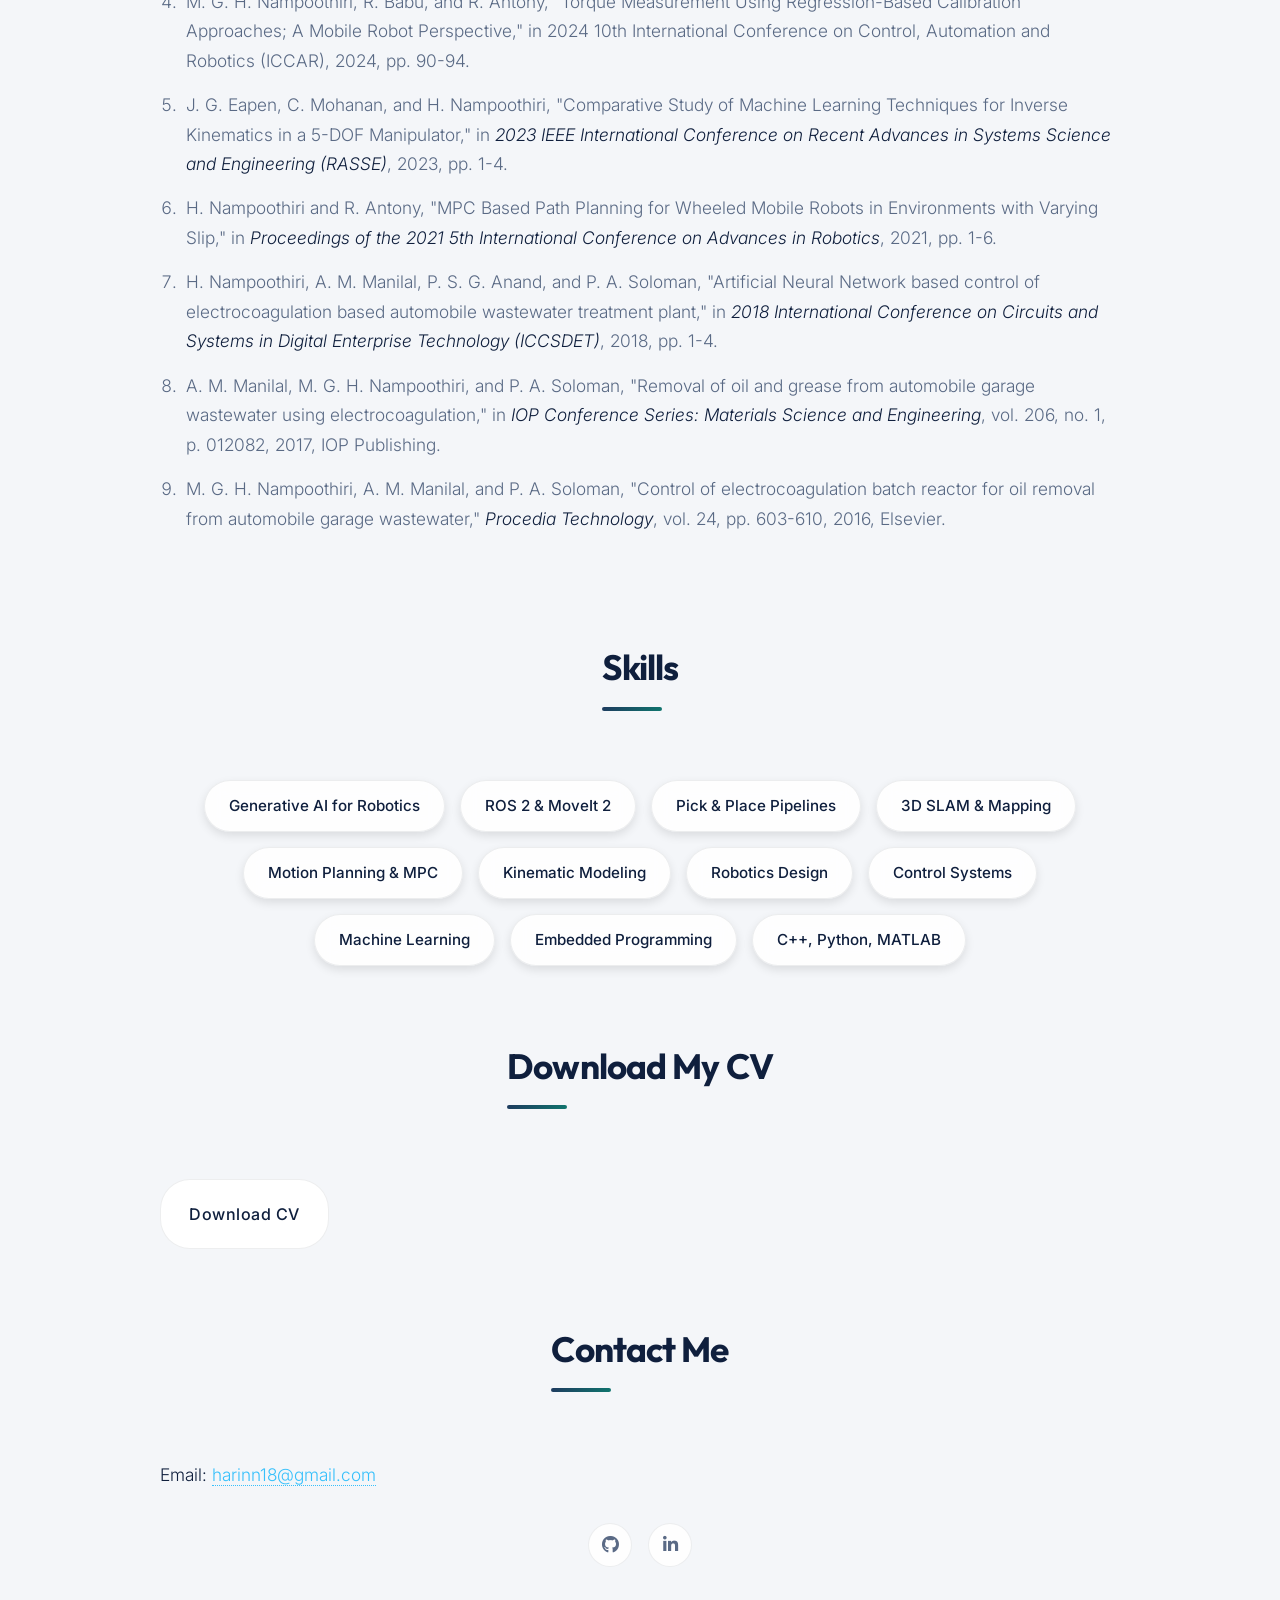
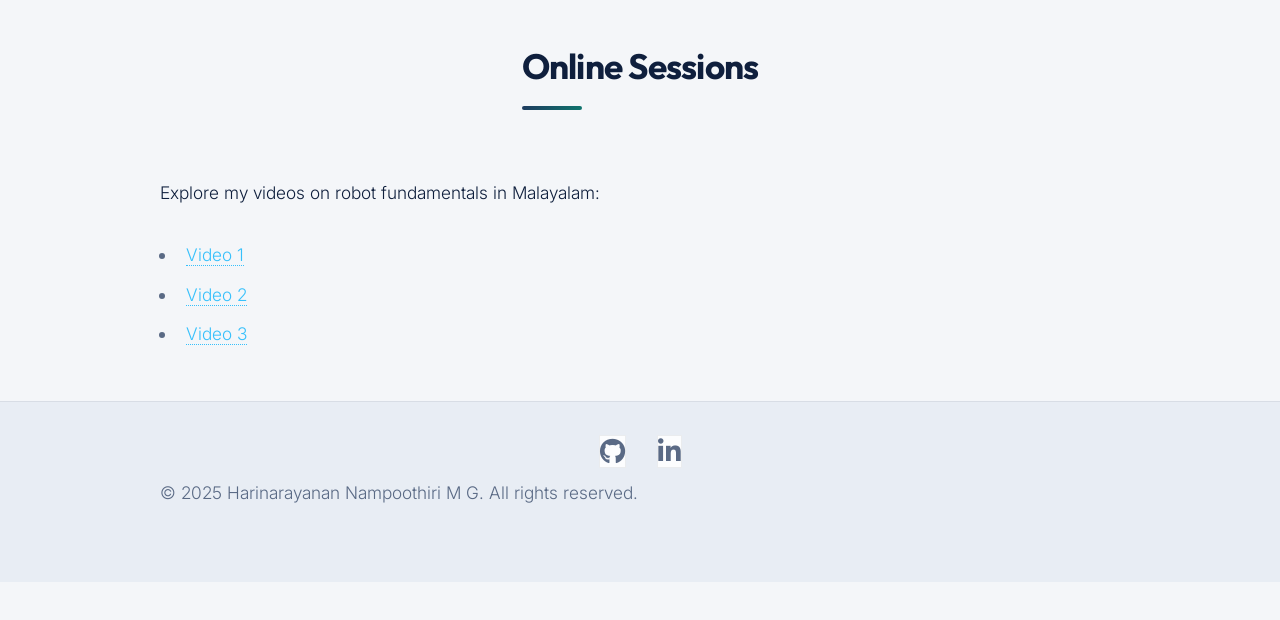
==== commit edaa4684: "modify Isaacsim project" ====
--- a/index.html
+++ b/index.html
@@ -1,356 +1,369 @@
-<!DOCTYPE HTML>
-<html lang="en">
-
-<head>
-    <meta charset="UTF-8">
-    <title>Harinarayanan Nampoothiri M G</title>
-    <meta name="viewport" content="width=device-width, initial-scale=1.0">
-
-    <!-- Main CSS -->
-    <link rel="stylesheet" href="assets/css/main.css">
-
-    <!-- Google Fonts -->
-    <link rel="preconnect" href="https://fonts.googleapis.com">
-    <link rel="preconnect" href="https://fonts.gstatic.com" crossorigin>
-    <link
-        href="https://fonts.googleapis.com/css2?family=Inter:wght@300;400;500;600&family=Outfit:wght@400;500;600;700&display=swap"
-        rel="stylesheet">
-
-    <!-- Custom Modern Theme -->
-    <link rel="stylesheet" href="assets/css/custom.css">
-
-    <!-- Font Awesome for icons -->
-    <link rel="stylesheet" href="https://cdnjs.cloudflare.com/ajax/libs/font-awesome/6.4.0/css/all.min.css">
-
-
-</head>
-
-<body class="is-preload">
-
-    <div id="page-wrapper">
-
-        <!-- Header / Hero -->
-        <div id="header" class="center">
+<!DOCTYPE HTML>
+<html lang="en">
+
+<head>
+    <meta charset="UTF-8">
+    <title>Harinarayanan Nampoothiri M G</title>
+    <meta name="viewport" content="width=device-width, initial-scale=1.0">
+
+    <!-- Main CSS -->
+    <link rel="stylesheet" href="assets/css/main.css">
+
+    <!-- Google Fonts -->
+    <link rel="preconnect" href="https://fonts.googleapis.com">
+    <link rel="preconnect" href="https://fonts.gstatic.com" crossorigin>
+    <link
+        href="https://fonts.googleapis.com/css2?family=Inter:wght@300;400;500;600&family=Outfit:wght@400;500;600;700&display=swap"
+        rel="stylesheet">
+
+    <!-- Custom Modern Theme -->
+    <link rel="stylesheet" href="assets/css/custom.css">
+
+    <!-- Font Awesome for icons -->
+    <link rel="stylesheet" href="https://cdnjs.cloudflare.com/ajax/libs/font-awesome/6.4.0/css/all.min.css">
+
+
+</head>
+
+<body class="is-preload">
+
+    <div id="page-wrapper">
+
+        <!-- Header / Hero -->
+        <div id="header" class="center">
             <img src="profile%20photo/Harinarayanan.png" alt="Harinarayanan Nampoothiri M G" class="profile-photo">
-            <h1 id="logo">Harinarayanan Nampoothiri M G</h1>
-            <p class="tagline">Robotics &amp; Control Engineer · Autonomous Systems · ML for Robotics</p>
-
-            <div class="hero-actions">
-                <a href="#CV" class="button primary">View CV</a>
-                <a href="#contact" class="button secondary">Contact</a>
-            </div>
-
-            <nav id="nav">
-                <ul>
-                    <li class="current"><a href="#about">About</a></li>
-                    <li><a href="#projects">Projects</a></li>
-                    <li><a href="#skills">Skills</a></li>
-                    <li><a href="#publications">Publications</a></li>
-                    <li><a href="#CV">CV</a></li>
-                    <li><a href="#contact">Contact</a></li>
-                    <li><a href="#fundamentals">Online Sessions</a></li>
-                </ul>
-            </nav>
-        </div>
-
-        <!-- About Section -->
-        <section id="about" class="wrapper style1">
-            <div class="container">
-                <header class="major">
-                    <h2>About Me</h2>
-                </header>
-                <p>Hello! I am Harinarayanan Nampoothiri M G, a Robotics and Control Engineer focused on autonomous
-                    systems and intelligent robots.</p>
-                <p>I work across the stack from modeling and control to perception and deployment, with a particular
-                    interest in terrain-aware navigation, SLAM, and data-driven methods for improving robot performance
-                    in the real world.</p>
-            </div>
-        </section>
-
-
-        <!-- Projects Section -->
-        <section id="projects" class="wrapper style2">
-            <div class="container">
-                <header class="major">
-                    <h2>Highlighted Projects</h2>
-                </header>
-                <div class="projects-grid">
-                    <div class="project-card">
-                        <img src="images/gen_ai_robotics.png" alt="Gen AI for Robots">
-                        <div class="card-content">
-                            <h3>Gen AI for Robots</h3>
-                            <p>Integrating Generative AI with robotics to enable intelligent decision-making, natural
-                                language instruction following, and adaptive behavior in complex environments.</p>
-                        </div>
-                        <div class="card-footer">
-                            <a href="gen_AI_for_robots/case_1_v3.webm" target="_blank" class="button"><i
-                                    class="fas fa-video"></i> Watch Video</a>
-                        </div>
-                    </div>
-                    <div class="project-card">
-                        <img src="images/sewer scavenger robot.jpeg" alt="Sewer Scavenger Robot">
-                        <div class="card-content">
-                            <h3>Sewer Scavenger Robot</h3>
-                            <p>Autonomous robot designed for efficient and safe cleaning of sewer systems using LiDAR
-                                and vision feedback.</p>
-                        </div>
-                        <div class="card-footer">
-                            <a href="https://drive.google.com/drive/folders/1FgG7Eo8OcnE0XTVxOAv4eLWUwkwTDsnC?usp=sharing"
-                                class="button">View Details</a>
-                        </div>
-                    </div>
-
-                    <div class="project-card">
-                        <img src="images/Elina: Reception Robot.png" alt="Elina Reception Robot">
-                        <div class="card-content">
-                            <h3>Elina: Reception Robot</h3>
-                            <p>Interactive humanoid receptionist developed for local self-governments, featuring speech
-                                interaction and visitor assistance.</p>
-                        </div>
-                        <div class="card-footer">
-                            <a href="https://www.youtube.com/watch?v=96Tuz-c2rnI&t=113s" class="button">Watch Video</a>
-                        </div>
-                    </div>
-
-                    <div class="project-card">
-                        <img src="images/Autonomous Navigation.png" alt="Autonomous Navigation">
-                        <div class="card-content">
-                            <h3>Autonomous Navigation</h3>
-                            <p>Terrain identification and Model Predictive Control (MPC) based navigation for autonomous
-                                mobile robots.</p>
-                        </div>
-                        <div class="card-footer">
-                            <a href="autonomous%20navigation/3.%20Publication-2.pdf" target="_blank" class="button"><i
-                                    class="fas fa-file-pdf"></i> Paper 1</a>
-                            <a href="autonomous%20navigation/s42452-021-04453-3.pdf" target="_blank" class="button"><i
-                                    class="fas fa-file-pdf"></i> Paper 2</a>
-                            <a href="autonomous%20navigation/R12_c_FIRST-1.pdf" target="_blank" class="button"><i
-                                    class="fas fa-file-pdf"></i> Paper 3</a>
-                        </div>
-                    </div>
-
-                    <!-- Forward and Inverse Kinematics Project -->
-                    <div class="project-card">
-                        <img src="assets/images/xarm_kinematics.png" alt="Forward and Inverse Kinematics">
-                        <div class="card-content">
-                            <h3>Forward and Inverse Kinematics (XArm 5 Lite)</h3>
-                            <p>Experimental framework for kinematic modeling, trapezoidal trajectory planning, and
-                                ML-based inverse kinematics for the XArm 5 Lite manipulator.</p>
-                        </div>
-                        <div class="card-footer">
-                            <a href="https://github.com/harinnmg/xarm5-manipulator-experiments" target="_blank"
-                                class="button"><i class="fab fa-github"></i> GitHub Repo</a>
-                            <a href="forward%20and%20inverse%20kinematics/RI_H_FIRST.pdf" target="_blank"
-                                class="button"><i class="fas fa-file-pdf"></i> View PDF</a>
-                            <a href="forward%20and%20inverse%20kinematics/Cracking_the_Code_of_Movement.mp4"
-                                target="_blank" class="button"><i class="fas fa-video"></i> Watch Video</a>
-                        </div>
-                    </div>
-
-                    <!-- ✅ New Project 1 -->
-                    <div class="project-card">
-                        <img src="images/3-D slam and navigation.png" alt="3D SLAM and Navigation">
-                        <div class="card-content">
-                            <h3>3D SLAM and Navigation</h3>
-                            <p> Developed and deployed a complete 3D SLAM, localization, and navigation pipeline in ROS2
-                                by integrating and extending the LEO-SAM and LEGO-LOAM SLAM systems with custom wrapper
-                                interfaces for seamless operation...</p>
-                        </div>
-                        <div class="card-footer">
-                            <a href="https://drive.google.com/drive/folders/1tQljqa09anIrRo_CeQXsy1H-Ho63MfuQ?usp=sharing"
-                                class="button">Google Drive Link</a>
-                        </div>
-                    </div>
-
-                    <!-- ✅ New Project 2 -->
-                    <div class="project-card">
-                        <img src="images/robotic_mapping.png" alt="Mapping Algorithm Exploration">
-                        <div class="card-content">
-                            <h3>Exploration algorithm for Mapping</h3>
-                            <p>Part of a team developed a robotic system for mapping larger indoor environment for one
-                                of the largest cleaning robot developers .</p>
-                        </div>
-                        <div class="card-footer">
-                            <a href="https://drive.google.com/drive/folders/1yJ7jIGl7k6AqIu4CjJaIvp3n4dSNA3vL?usp=drive_link"
-                                class="button">Google Drive Link</a>
-                        </div>
-                    </div>
-
-                    <!-- Mobile Manipulator Project -->
-                    <div class="project-card">
-                        <img src="images/mobile_manipulator.png" alt="Pick and Place Mobile Manipulator">
-                        <div class="card-content">
-                            <h3>Pick and Place Mobile Manipulator</h3>
-                            <p>Development of a robust pick-and-place pipeline using ROS 2 and MoveIt Task
-                                Constructor (MTC) for a mobile manipulator in dynamic environments.</p>
-                        </div>
-                        <div class="card-footer">
-                            <a href="mobile_manipulator%20project/Untitled%20design.mp4" target="_blank"
-                                class="button"><i class="fas fa-video"></i> Watch Video</a>
-                            <a href="mobile_manipulator%20project/moma.txt" target="_blank" class="button"><i
-                                    class="fas fa-file-alt"></i> Project Details</a>
-                        </div>
-                    </div>
-                </div>
-            </div>
-        </section>
-
-
-        <!-- Publications Section -->
-        <section id="publications" class="wrapper style1">
-            <div class="container">
-                <header class="major">
-                    <h2>Publications</h2>
-                </header>
-                <ol>
-                    <li>H. Nampoothiri, C. Mohanan, and R. Antony, "Slip Ratio Prediction in Autonomous Wheeled Robot
-                        using ROS-Physics Engine based Hybrid Classification Approaches," <i>Journal of Intelligent &
-                            Robotic Systems</i>, vol. 109, no. 1, p. 9, 2023.</li>
-                    <li>M. G. H. Nampoothiri, B. Vinayakumar, Y. Sunny, and R. Antony, "Recent developments in terrain
-                        identification, classification, parameter estimation for the navigation of autonomous robots,"
-                        <i>SN Applied Sciences</i>, vol. 3, pp. 1-14, 2021.
-                    </li>
-                    <li>M. G. H. Nampoothiri, P. S. G. Anand, and R. Antony, "Real-time terrain identification of
-                        autonomous robots using machine learning," <i>International Journal of Intelligent Robotics and
-                            Applications</i>, vol. 4, no. 3, pp. 265-277, 2020.</li>
-                    <li>M. G. H. Nampoothiri, R. Babu, and R. Antony, "Torque Measurement Using Regression-Based
-                        Calibration Approaches; A Mobile Robot Perspective," in 2024 10th International Conference on
-                        Control, Automation and Robotics (ICCAR), 2024, pp. 90-94.</li>
-                    <li>J. G. Eapen, C. Mohanan, and H. Nampoothiri, "Comparative Study of Machine Learning Techniques
-                        for Inverse Kinematics in a 5-DOF Manipulator," in <i>2023 IEEE International Conference on
-                            Recent Advances in Systems Science and Engineering (RASSE)</i>, 2023, pp. 1-4.</li>
-                    <li>H. Nampoothiri and R. Antony, "MPC Based Path Planning for Wheeled Mobile Robots in Environments
-                        with Varying Slip," in <i>Proceedings of the 2021 5th International Conference on Advances in
-                            Robotics</i>, 2021, pp. 1-6.</li>
-                    <li>H. Nampoothiri, A. M. Manilal, P. S. G. Anand, and P. A. Soloman, "Artificial Neural Network
-                        based control of electrocoagulation based automobile wastewater treatment plant," in <i>2018
-                            International Conference on Circuits and Systems in Digital Enterprise Technology
-                            (ICCSDET)</i>, 2018, pp. 1-4.</li>
-                    <li>A. M. Manilal, M. G. H. Nampoothiri, and P. A. Soloman, "Removal of oil and grease from
-                        automobile garage wastewater using electrocoagulation," in <i>IOP Conference Series: Materials
-                            Science and Engineering</i>, vol. 206, no. 1, p. 012082, 2017, IOP Publishing.</li>
-                    <li>M. G. H. Nampoothiri, A. M. Manilal, and P. A. Soloman, "Control of electrocoagulation batch
-                        reactor for oil removal from automobile garage wastewater," <i>Procedia Technology</i>, vol. 24,
-                        pp. 603-610, 2016, Elsevier.</li>
-                </ol>
-            </div>
-        </section>
-
-        <!-- Skills Section -->
-        <section id="skills" class="wrapper style2">
-            <div class="container">
-                <header class="major">
-                    <h2>Skills</h2>
-                </header>
-                <div class="skills-tags">
-                    <span>Generative AI for Robotics</span>
-                    <span>ROS 2 &amp; MoveIt 2</span>
-                    <span>Pick &amp; Place Pipelines</span>
-                    <span>3D SLAM &amp; Mapping</span>
-                    <span>Motion Planning &amp; MPC</span>
-                    <span>Kinematic Modeling</span>
-                    <span>Robotics Design</span>
-                    <span>Control Systems</span>
-                    <span>Machine Learning</span>
-                    <span>Embedded Programming</span>
-                    <span>C++, Python, MATLAB</span>
-                </div>
-            </div>
-        </section>
-
-        <!-- CV Section -->
-        <section id="CV" class="wrapper style1 center">
-            <div class="container">
-                <header class="major">
-                    <h2>Download My CV</h2>
-                </header>
-                <a href="https://drive.google.com/file/d/1F0CVj4Id50opNyx31Z0Vksr-vJU633Jb/view?usp=sharing"
-                    target="_blank" class="button large">Download CV</a>
-            </div>
-        </section>
-
-        <!-- Contact Section -->
-        <section id="contact" class="wrapper style2 center">
-            <div class="container">
-                <header class="major">
-                    <h2>Contact Me</h2>
-                </header>
-                <p>Email: <a href="mailto:harinn18@gmail.com">harinn18@gmail.com</a></p>
-                <div class="social-icons">
-                    <a href="https://github.com/harinnmg" target="_blank" rel="noopener noreferrer"
-                        class="icon brands fa-github"></a>
-                    <a href="https://www.linkedin.com/in/harinarayanan-nampoothiri-m-g-2abb6884" target="_blank"
-                        rel="noopener noreferrer" class="icon brands fa-linkedin-in"></a>
-                </div>
-            </div>
-        </section>
-
-        <!-- Online Sessions Section -->
-        <section id="fundamentals" class="wrapper style1">
-            <div class="container">
-                <header class="major">
-                    <h2>Online Sessions</h2>
-                </header>
-                <p>Explore my videos on robot fundamentals in Malayalam:</p>
-                <ul>
-                    <li><a href="https://www.youtube.com/watch?v=raKOTDjkIao">Video 1</a></li>
-                    <li><a href="https://www.youtube.com/watch?v=87t_Kpl-Ois">Video 2</a></li>
-                    <li><a href="https://youtu.be/vxIiFQnLRcw">Video 3</a></li>
-                </ul>
-            </div>
-        </section>
-
-        <!-- Footer -->
-        <div id="footer" class="center">
-            <div class="container">
-                <ul class="icons">
-                    <li><a href="https://github.com/harinnmg" target="_blank" rel="noopener noreferrer"
-                            class="icon brands fa-github"><span class="label">GitHub</span></a></li>
-                    <li><a href="https://www.linkedin.com/in/harinarayanan-nampoothiri-m-g-2abb6884" target="_blank"
-                            rel="noopener noreferrer" class="icon brands fa-linkedin-in"><span
-                                class="label">LinkedIn</span></a></li>
-                </ul>
-                <ul class="menu">
-                    <li>&copy; 2025 Harinarayanan Nampoothiri M G. All rights reserved.</li>
-                </ul>
-            </div>
-        </div>
-
-    </div>
-
-    <!-- Scripts -->
-    <script src="assets/js/jquery.min.js"></script>
-    <script src="assets/js/jquery.dropotron.min.js"></script>
-    <script src="assets/js/browser.min.js"></script>
-    <script src="assets/js/breakpoints.min.js"></script>
-    <script src="assets/js/util.js"></script>
-    <script src="assets/js/main.js"></script>
-
-    <!-- Animation Script -->
-    <script>
-        document.addEventListener("DOMContentLoaded", function () {
-            const observerOptions = {
-                threshold: 0.1,
-                rootMargin: "0px 0px -50px 0px"
-            };
-
-            const observer = new IntersectionObserver((entries) => {
-                entries.forEach(entry => {
-                    if (entry.isIntersecting) {
-                        entry.target.classList.add('animate-in');
-                        observer.unobserve(entry.target);
-                    }
-                });
-            }, observerOptions);
-
-            // Add animation classes to specific elements
-            document.querySelectorAll('section.wrapper, .project-card, .skills-tags span').forEach((el) => {
-                el.classList.add('fade-up-element');
-                observer.observe(el);
-            });
-        });
-    </script>
-
-</body>
-
+            <h1 id="logo">Harinarayanan Nampoothiri M G</h1>
+            <p class="tagline">Robotics &amp; Control Engineer · Autonomous Systems · ML for Robotics</p>
+
+            <div class="hero-actions">
+                <a href="#CV" class="button primary">View CV</a>
+                <a href="#contact" class="button secondary">Contact</a>
+            </div>
+
+            <nav id="nav">
+                <ul>
+                    <li class="current"><a href="#about">About</a></li>
+                    <li><a href="#projects">Projects</a></li>
+                    <li><a href="#skills">Skills</a></li>
+                    <li><a href="#publications">Publications</a></li>
+                    <li><a href="#CV">CV</a></li>
+                    <li><a href="#contact">Contact</a></li>
+                    <li><a href="#fundamentals">Online Sessions</a></li>
+                </ul>
+            </nav>
+        </div>
+
+        <!-- About Section -->
+        <section id="about" class="wrapper style1">
+            <div class="container">
+                <header class="major">
+                    <h2>About Me</h2>
+                </header>
+                <p>Hello! I am Harinarayanan Nampoothiri M G, a Robotics and Control Engineer focused on autonomous
+                    systems and intelligent robots.</p>
+                <p>I work across the stack from modeling and control to perception and deployment, with a particular
+                    interest in terrain-aware navigation, SLAM, and data-driven methods for improving robot performance
+                    in the real world.</p>
+            </div>
+        </section>
+
+
+        <!-- Projects Section -->
+        <section id="projects" class="wrapper style2">
+            <div class="container">
+                <header class="major">
+                    <h2>Highlighted Projects</h2>
+                </header>
+                <div class="projects-grid">
+                    <div class="project-card">
+                        <img src="images/gen_ai_robotics.png" alt="Gen AI for Robots">
+                        <div class="card-content">
+                            <h3>Gen AI for Robots</h3>
+                            <p>Integrating Generative AI with robotics to enable intelligent decision-making, natural
+                                language instruction following, and adaptive behavior in complex environments.</p>
+                        </div>
+                        <div class="card-footer">
+                            <a href="gen_AI_for_robots/case_1_v3.webm" target="_blank" class="button"><i
+                                    class="fas fa-video"></i> Watch Video</a>
+                        </div>
+                    </div>
+                    <div class="project-card">
+                        <img src="images/sewer scavenger robot.jpeg" alt="Sewer Scavenger Robot">
+                        <div class="card-content">
+                            <h3>Sewer Scavenger Robot</h3>
+                            <p>Autonomous robot designed for efficient and safe cleaning of sewer systems using LiDAR
+                                and vision feedback.</p>
+                        </div>
+                        <div class="card-footer">
+                            <a href="https://drive.google.com/drive/folders/1FgG7Eo8OcnE0XTVxOAv4eLWUwkwTDsnC?usp=sharing"
+                                class="button">View Details</a>
+                        </div>
+                    </div>
+
+                    <div class="project-card">
+                        <img src="images/Elina: Reception Robot.png" alt="Elina Reception Robot">
+                        <div class="card-content">
+                            <h3>Elina: Reception Robot</h3>
+                            <p>Interactive humanoid receptionist developed for local self-governments, featuring speech
+                                interaction and visitor assistance.</p>
+                        </div>
+                        <div class="card-footer">
+                            <a href="https://www.youtube.com/watch?v=96Tuz-c2rnI&t=113s" class="button">Watch Video</a>
+                        </div>
+                    </div>
+
+                    <div class="project-card">
+                        <img src="images/Autonomous Navigation.png" alt="Autonomous Navigation">
+                        <div class="card-content">
+                            <h3>Autonomous Navigation</h3>
+                            <p>Terrain identification and Model Predictive Control (MPC) based navigation for autonomous
+                                mobile robots.</p>
+                        </div>
+                        <div class="card-footer">
+                            <a href="autonomous%20navigation/3.%20Publication-2.pdf" target="_blank" class="button"><i
+                                    class="fas fa-file-pdf"></i> Paper 1</a>
+                            <a href="autonomous%20navigation/s42452-021-04453-3.pdf" target="_blank" class="button"><i
+                                    class="fas fa-file-pdf"></i> Paper 2</a>
+                            <a href="autonomous%20navigation/R12_c_FIRST-1.pdf" target="_blank" class="button"><i
+                                    class="fas fa-file-pdf"></i> Paper 3</a>
+                        </div>
+                    </div>
+
+                    <!-- Forward and Inverse Kinematics Project -->
+                    <div class="project-card">
+                        <img src="assets/images/xarm_kinematics.png" alt="Forward and Inverse Kinematics">
+                        <div class="card-content">
+                            <h3>Forward and Inverse Kinematics (XArm 5 Lite)</h3>
+                            <p>Experimental framework for kinematic modeling, trapezoidal trajectory planning, and
+                                ML-based inverse kinematics for the XArm 5 Lite manipulator.</p>
+                        </div>
+                        <div class="card-footer">
+                            <a href="https://github.com/harinnmg/xarm5-manipulator-experiments" target="_blank"
+                                class="button"><i class="fab fa-github"></i> GitHub Repo</a>
+                            <a href="forward%20and%20inverse%20kinematics/RI_H_FIRST.pdf" target="_blank"
+                                class="button"><i class="fas fa-file-pdf"></i> View PDF</a>
+                            <a href="forward%20and%20inverse%20kinematics/Cracking_the_Code_of_Movement.mp4"
+                                target="_blank" class="button"><i class="fas fa-video"></i> Watch Video</a>
+                        </div>
+                    </div>
+
+                    <!-- ✅ New Project 1 -->
+                    <div class="project-card">
+                        <img src="images/3-D slam and navigation.png" alt="3D SLAM and Navigation">
+                        <div class="card-content">
+                            <h3>3D SLAM and Navigation</h3>
+                            <p> Developed and deployed a complete 3D SLAM, localization, and navigation pipeline in ROS2
+                                by integrating and extending the LEO-SAM and LEGO-LOAM SLAM systems with custom wrapper
+                                interfaces for seamless operation...</p>
+                        </div>
+                        <div class="card-footer">
+                            <a href="https://drive.google.com/drive/folders/1tQljqa09anIrRo_CeQXsy1H-Ho63MfuQ?usp=sharing"
+                                class="button">Google Drive Link</a>
+                        </div>
+                    </div>
+
+                    <!-- ✅ New Project 2 -->
+                    <div class="project-card">
+                        <img src="images/robotic_mapping.png" alt="Mapping Algorithm Exploration">
+                        <div class="card-content">
+                            <h3>Exploration algorithm for Mapping</h3>
+                            <p>Part of a team developed a robotic system for mapping larger indoor environment for one
+                                of the largest cleaning robot developers .</p>
+                        </div>
+                        <div class="card-footer">
+                            <a href="https://drive.google.com/drive/folders/1yJ7jIGl7k6AqIu4CjJaIvp3n4dSNA3vL?usp=drive_link"
+                                class="button">Google Drive Link</a>
+                        </div>
+                    </div>
+
+                    <!-- Mobile Manipulator Project -->
+                    <div class="project-card">
+                        <img src="images/mobile_manipulator.png" alt="Pick and Place Mobile Manipulator">
+                        <div class="card-content">
+                            <h3>Pick and Place Mobile Manipulator</h3>
+                            <p>Development of a robust pick-and-place pipeline using ROS 2 and MoveIt Task
+                                Constructor (MTC) for a mobile manipulator in dynamic environments.</p>
+                        </div>
+                        <div class="card-footer">
+                            <a href="mobile_manipulator%20project/Untitled%20design.mp4" target="_blank"
+                                class="button"><i class="fas fa-video"></i> Watch Video</a>
+                            <a href="mobile_manipulator%20project/moma.txt" target="_blank" class="button"><i
+                                    class="fas fa-file-alt"></i> Project Details</a>
+                        </div>
+                    </div>
+
+                    <!-- NVIDIA Isaac Sim Project -->
+                    <div class="project-card">
+                        <video src="ISAACSIM/isaac_sim_custom_robot.webm" autoplay loop muted playsinline></video>
+                        <div class="card-content">
+                            <h3>NVIDIA Isaac Sim Simulation</h3>
+                            <p>Showcasing proficiency in NVIDIA Isaac Sim by spawning a custom robot in a custom environment, visualizing real-time sensor outputs, and executing remote control navigation.</p>
+                        </div>
+                        <div class="card-footer">
+                            <a href="ISAACSIM/isaac_sim_custom_robot.webm" target="_blank" class="button"><i
+                                    class="fas fa-video"></i> Watch Video</a>
+                        </div>
+                    </div>
+                </div>
+            </div>
+        </section>
+
+
+        <!-- Publications Section -->
+        <section id="publications" class="wrapper style1">
+            <div class="container">
+                <header class="major">
+                    <h2>Publications</h2>
+                </header>
+                <ol>
+                    <li>H. Nampoothiri, C. Mohanan, and R. Antony, "Slip Ratio Prediction in Autonomous Wheeled Robot
+                        using ROS-Physics Engine based Hybrid Classification Approaches," <i>Journal of Intelligent &
+                            Robotic Systems</i>, vol. 109, no. 1, p. 9, 2023.</li>
+                    <li>M. G. H. Nampoothiri, B. Vinayakumar, Y. Sunny, and R. Antony, "Recent developments in terrain
+                        identification, classification, parameter estimation for the navigation of autonomous robots,"
+                        <i>SN Applied Sciences</i>, vol. 3, pp. 1-14, 2021.
+                    </li>
+                    <li>M. G. H. Nampoothiri, P. S. G. Anand, and R. Antony, "Real-time terrain identification of
+                        autonomous robots using machine learning," <i>International Journal of Intelligent Robotics and
+                            Applications</i>, vol. 4, no. 3, pp. 265-277, 2020.</li>
+                    <li>M. G. H. Nampoothiri, R. Babu, and R. Antony, "Torque Measurement Using Regression-Based
+                        Calibration Approaches; A Mobile Robot Perspective," in 2024 10th International Conference on
+                        Control, Automation and Robotics (ICCAR), 2024, pp. 90-94.</li>
+                    <li>J. G. Eapen, C. Mohanan, and H. Nampoothiri, "Comparative Study of Machine Learning Techniques
+                        for Inverse Kinematics in a 5-DOF Manipulator," in <i>2023 IEEE International Conference on
+                            Recent Advances in Systems Science and Engineering (RASSE)</i>, 2023, pp. 1-4.</li>
+                    <li>H. Nampoothiri and R. Antony, "MPC Based Path Planning for Wheeled Mobile Robots in Environments
+                        with Varying Slip," in <i>Proceedings of the 2021 5th International Conference on Advances in
+                            Robotics</i>, 2021, pp. 1-6.</li>
+                    <li>H. Nampoothiri, A. M. Manilal, P. S. G. Anand, and P. A. Soloman, "Artificial Neural Network
+                        based control of electrocoagulation based automobile wastewater treatment plant," in <i>2018
+                            International Conference on Circuits and Systems in Digital Enterprise Technology
+                            (ICCSDET)</i>, 2018, pp. 1-4.</li>
+                    <li>A. M. Manilal, M. G. H. Nampoothiri, and P. A. Soloman, "Removal of oil and grease from
+                        automobile garage wastewater using electrocoagulation," in <i>IOP Conference Series: Materials
+                            Science and Engineering</i>, vol. 206, no. 1, p. 012082, 2017, IOP Publishing.</li>
+                    <li>M. G. H. Nampoothiri, A. M. Manilal, and P. A. Soloman, "Control of electrocoagulation batch
+                        reactor for oil removal from automobile garage wastewater," <i>Procedia Technology</i>, vol. 24,
+                        pp. 603-610, 2016, Elsevier.</li>
+                </ol>
+            </div>
+        </section>
+
+        <!-- Skills Section -->
+        <section id="skills" class="wrapper style2">
+            <div class="container">
+                <header class="major">
+                    <h2>Skills</h2>
+                </header>
+                <div class="skills-tags">
+                    <span>Generative AI for Robotics</span>
+                    <span>ROS 2 &amp; MoveIt 2</span>
+                    <span>Pick &amp; Place Pipelines</span>
+                    <span>3D SLAM &amp; Mapping</span>
+                    <span>Motion Planning &amp; MPC</span>
+                    <span>Kinematic Modeling</span>
+                    <span>Robotics Design</span>
+                    <span>Control Systems</span>
+                    <span>Machine Learning</span>
+                    <span>Embedded Programming</span>
+                    <span>C++, Python, MATLAB</span>
+                </div>
+            </div>
+        </section>
+
+        <!-- CV Section -->
+        <section id="CV" class="wrapper style1 center">
+            <div class="container">
+                <header class="major">
+                    <h2>Download My CV</h2>
+                </header>
+                <a href="https://drive.google.com/file/d/1F0CVj4Id50opNyx31Z0Vksr-vJU633Jb/view?usp=sharing"
+                    target="_blank" class="button large">Download CV</a>
+            </div>
+        </section>
+
+        <!-- Contact Section -->
+        <section id="contact" class="wrapper style2 center">
+            <div class="container">
+                <header class="major">
+                    <h2>Contact Me</h2>
+                </header>
+                <p>Email: <a href="mailto:harinn18@gmail.com">harinn18@gmail.com</a></p>
+                <div class="social-icons">
+                    <a href="https://github.com/harinnmg" target="_blank" rel="noopener noreferrer"
+                        class="icon brands fa-github"></a>
+                    <a href="https://www.linkedin.com/in/harinarayanan-nampoothiri-m-g-2abb6884" target="_blank"
+                        rel="noopener noreferrer" class="icon brands fa-linkedin-in"></a>
+                </div>
+            </div>
+        </section>
+
+        <!-- Online Sessions Section -->
+        <section id="fundamentals" class="wrapper style1">
+            <div class="container">
+                <header class="major">
+                    <h2>Online Sessions</h2>
+                </header>
+                <p>Explore my videos on robot fundamentals in Malayalam:</p>
+                <ul>
+                    <li><a href="https://www.youtube.com/watch?v=raKOTDjkIao">Video 1</a></li>
+                    <li><a href="https://www.youtube.com/watch?v=87t_Kpl-Ois">Video 2</a></li>
+                    <li><a href="https://youtu.be/vxIiFQnLRcw">Video 3</a></li>
+                </ul>
+            </div>
+        </section>
+
+        <!-- Footer -->
+        <div id="footer" class="center">
+            <div class="container">
+                <ul class="icons">
+                    <li><a href="https://github.com/harinnmg" target="_blank" rel="noopener noreferrer"
+                            class="icon brands fa-github"><span class="label">GitHub</span></a></li>
+                    <li><a href="https://www.linkedin.com/in/harinarayanan-nampoothiri-m-g-2abb6884" target="_blank"
+                            rel="noopener noreferrer" class="icon brands fa-linkedin-in"><span
+                                class="label">LinkedIn</span></a></li>
+                </ul>
+                <ul class="menu">
+                    <li>&copy; 2025 Harinarayanan Nampoothiri M G. All rights reserved.</li>
+                </ul>
+            </div>
+        </div>
+
+    </div>
+
+    <!-- Scripts -->
+    <script src="assets/js/jquery.min.js"></script>
+    <script src="assets/js/jquery.dropotron.min.js"></script>
+    <script src="assets/js/browser.min.js"></script>
+    <script src="assets/js/breakpoints.min.js"></script>
+    <script src="assets/js/util.js"></script>
+    <script src="assets/js/main.js"></script>
+
+    <!-- Animation Script -->
+    <script>
+        document.addEventListener("DOMContentLoaded", function () {
+            const observerOptions = {
+                threshold: 0.1,
+                rootMargin: "0px 0px -50px 0px"
+            };
+
+            const observer = new IntersectionObserver((entries) => {
+                entries.forEach(entry => {
+                    if (entry.isIntersecting) {
+                        entry.target.classList.add('animate-in');
+                        observer.unobserve(entry.target);
+                    }
+                });
+            }, observerOptions);
+
+            // Add animation classes to specific elements
+            document.querySelectorAll('section.wrapper, .project-card, .skills-tags span').forEach((el) => {
+                el.classList.add('fade-up-element');
+                observer.observe(el);
+            });
+        });
+    </script>
+
+</body>
+
 </html>
--- a/assets/css/custom.css
+++ b/assets/css/custom.css
@@ -1,15 +1,27 @@
 /* ========================================================
-   MODERN UI OVERRIDES (DARK THEME + GLASSMORPHISM)
+   MODERN UI OVERRIDES (PROFESSIONAL LIGHT THEME)
    ======================================================== */
 
 :root {
-    --bg-dark: #f8fafc;
-    --bg-card: rgba(255, 255, 255, 0.7);
-    --border-glass: rgba(0, 0, 0, 0.05);
-    --text-main: #1e293b;
-    --text-muted: #64748b;
-    --accent-gradient: linear-gradient(135deg, #0ea5e9 0%, #2563eb 100%);
-    --accent-glow: 0 10px 15px -3px rgba(14, 165, 233, 0.1);
+    /* Background */
+    --bg-dark: #f4f6f9;
+    --bg-card: rgba(255, 255, 255, 0.85);
+    --bg-footer: #e8edf4;
+
+    /* Borders */
+    --border-glass: rgba(30, 41, 59, 0.08);
+
+    /* Text */
+    --text-main: #0f1f3d;
+    --text-muted: #5a6a85;
+
+    /* Accent: Deep Navy → Teal gradient (professional & trustworthy) */
+    --accent-gradient: linear-gradient(135deg, #1e3a5f 0%, #0f766e 100%);
+    --accent-glow: 0 8px 24px -4px rgba(15, 118, 110, 0.18);
+
+    /* Secondary accent for hover hints */
+    --accent-soft: rgba(15, 118, 110, 0.08);
+    --accent-border: rgba(15, 118, 110, 0.3);
 
     --font-heading: 'Outfit', sans-serif;
     --font-body: 'Inter', sans-serif;
@@ -53,7 +65,8 @@
     left: -50%;
     width: 200%;
     height: 200%;
-    background: radial-gradient(circle at center, rgba(14, 165, 233, 0.05) 0%, transparent 70%);
+    background: radial-gradient(circle at 30% 20%, rgba(30, 58, 95, 0.04) 0%, transparent 60%), 
+                radial-gradient(circle at 70% 80%, rgba(15, 118, 110, 0.04) 0%, transparent 60%);
     z-index: 0;
     pointer-events: none;
 }
@@ -86,7 +99,7 @@
 
 .profile-photo:hover {
     transform: scale(1.05) rotate(2deg);
-    box-shadow: 0 0 25px rgba(0, 242, 254, 0.6);
+    box-shadow: 0 0 28px rgba(15, 118, 110, 0.45);
 }
 
 /* Name (Main Title) */
@@ -140,15 +153,15 @@
 #nav a:hover,
 #nav li.current a {
     color: var(--text-main) !important;
-    background: rgba(0, 0, 0, 0.03);
-    border-color: var(--border-glass) !important;
-    box-shadow: 0 4px 15px rgba(0, 0, 0, 0.05);
+    background: var(--accent-soft);
+    border-color: var(--accent-border) !important;
+    box-shadow: 0 4px 15px rgba(15, 118, 110, 0.08);
     transform: translateY(-2px);
 }
 
 #nav li.current a {
-    background: rgba(0, 242, 254, 0.1);
-    border-color: rgba(0, 242, 254, 0.3) !important;
+    background: var(--accent-soft);
+    border-color: var(--accent-border) !important;
     box-shadow: var(--accent-glow);
 }
 
@@ -228,12 +241,13 @@
 
 .project-card:hover {
     transform: translateY(-10px);
-    border-color: rgba(37, 99, 235, 0.2);
-    box-shadow: 0 20px 25px -5px rgba(0, 0, 0, 0.1), 0 8px 10px -6px rgba(0, 0, 0, 0.1);
+    border-color: var(--accent-border);
+    box-shadow: 0 20px 30px -8px rgba(15, 118, 110, 0.14), 0 8px 10px -6px rgba(30, 58, 95, 0.06);
     background: rgba(255, 255, 255, 0.9);
 }
 
-.project-card img {
+.project-card img,
+.project-card video {
     width: 100%;
     height: 200px;
     object-fit: cover;
@@ -243,7 +257,8 @@
     transition: transform 0.3s ease;
 }
 
-.project-card:hover img {
+.project-card:hover img,
+.project-card:hover video {
     transform: scale(1.02);
 }
 
@@ -307,7 +322,8 @@
 }
 
 .hero-actions .button.secondary:hover {
-    background: rgba(255, 255, 255, 0.08) !important;
+    background: var(--accent-soft) !important;
+    border-color: var(--accent-border) !important;
 }
 
 /* =========================
@@ -337,11 +353,11 @@
 }
 
 .skills-tags span:hover {
-    background: rgba(37, 99, 235, 0.1);
-    border-color: rgba(37, 99, 235, 0.4);
+    background: var(--accent-soft);
+    border-color: var(--accent-border);
     color: var(--text-main);
     transform: translateY(-3px) scale(1.05);
-    box-shadow: 0 10px 15px -3px rgba(37, 99, 235, 0.1);
+    box-shadow: 0 10px 15px -3px rgba(15, 118, 110, 0.12);
 }
 
 /* =========================
@@ -368,7 +384,7 @@
 
 /* Footer Fixes */
 #footer {
-    background: #f1f5f9 !important;
+    background: var(--bg-footer) !important;
     border-top: 1px solid var(--border-glass);
     padding: 40px 0 !important;
     color: var(--text-muted) !important;
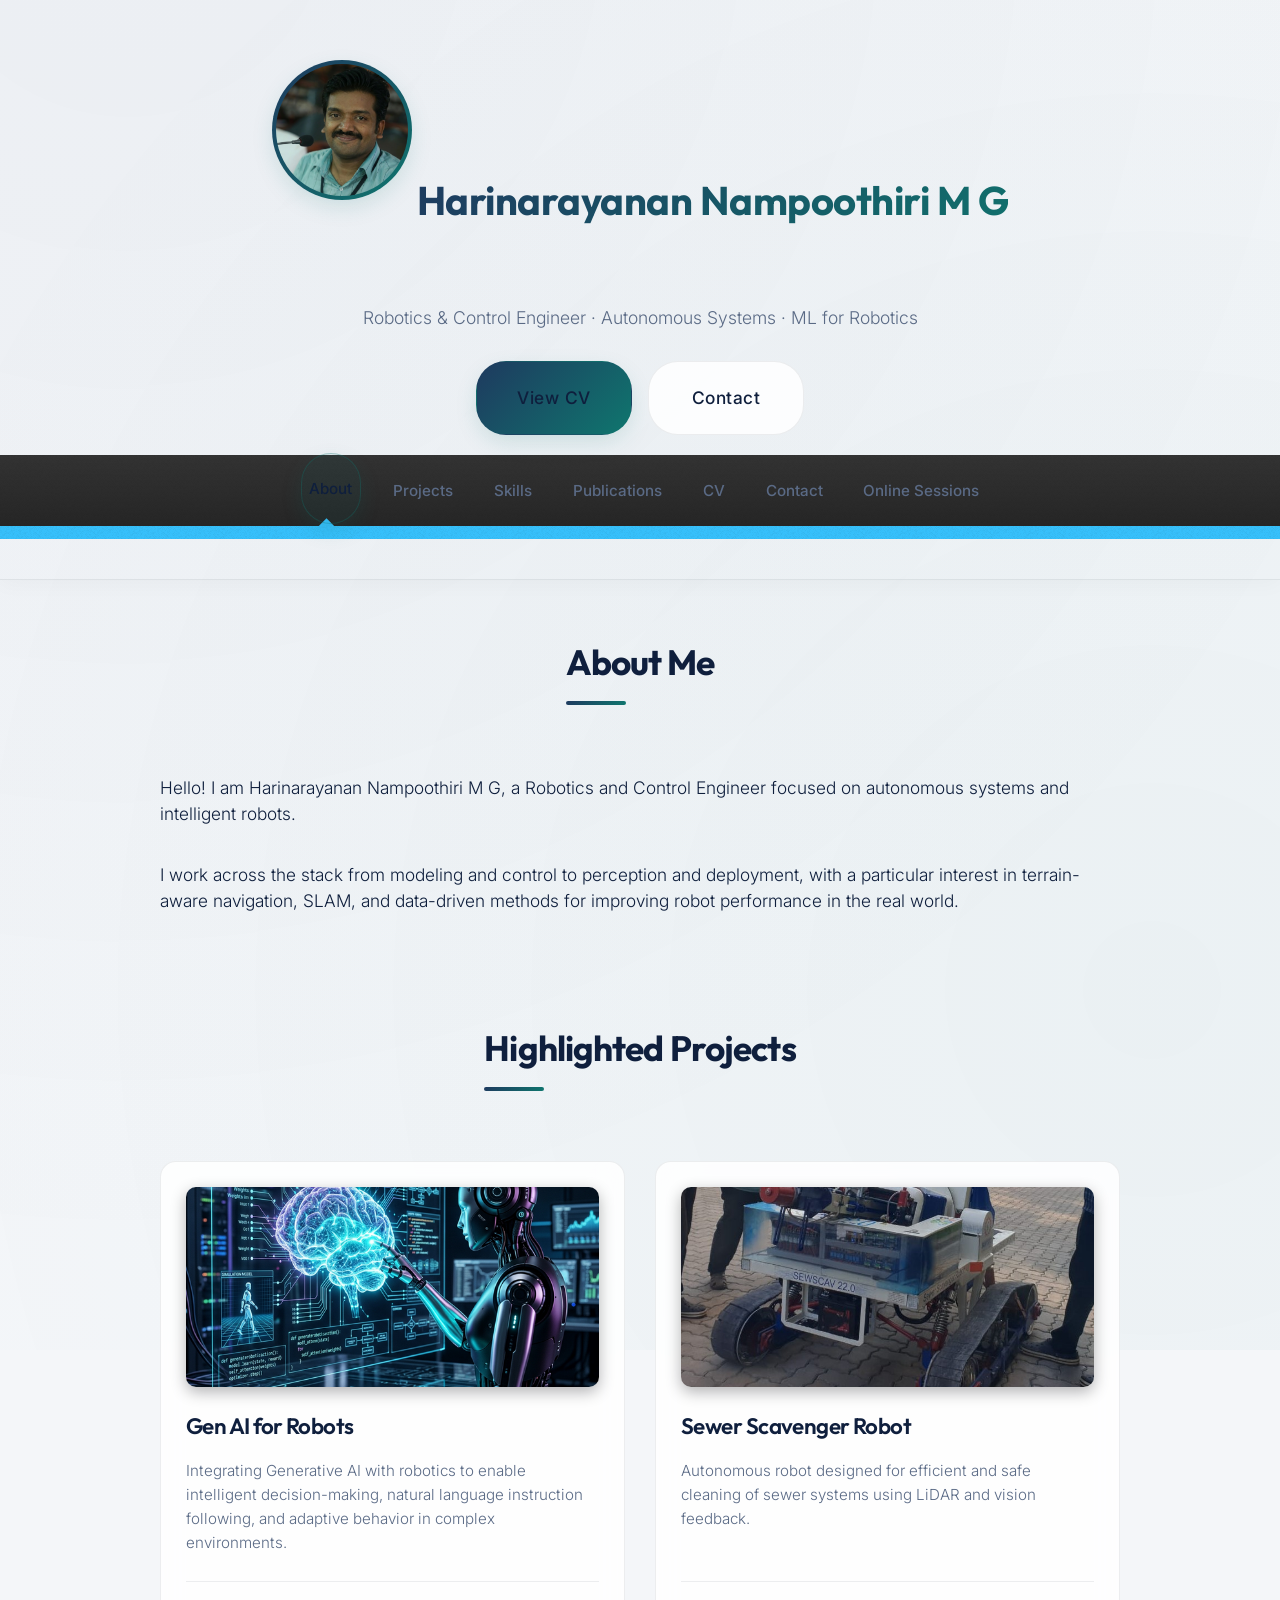
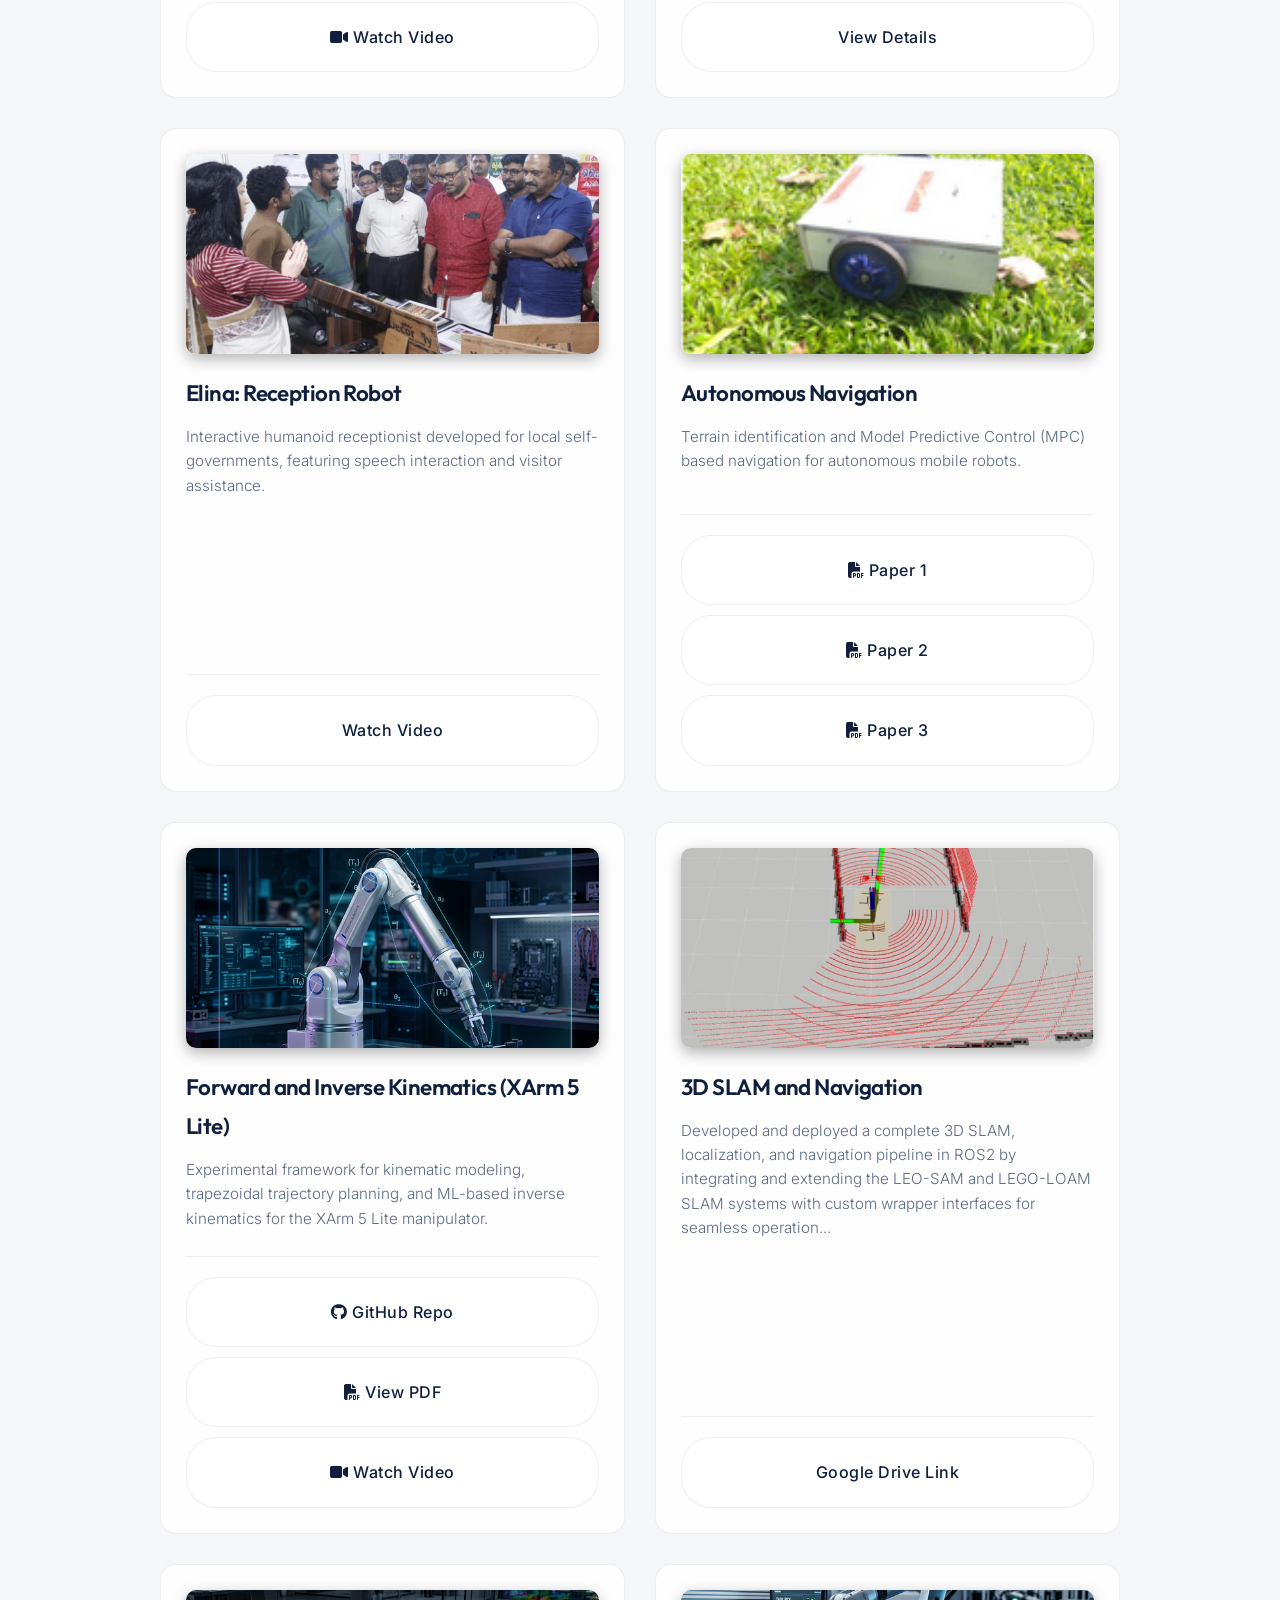
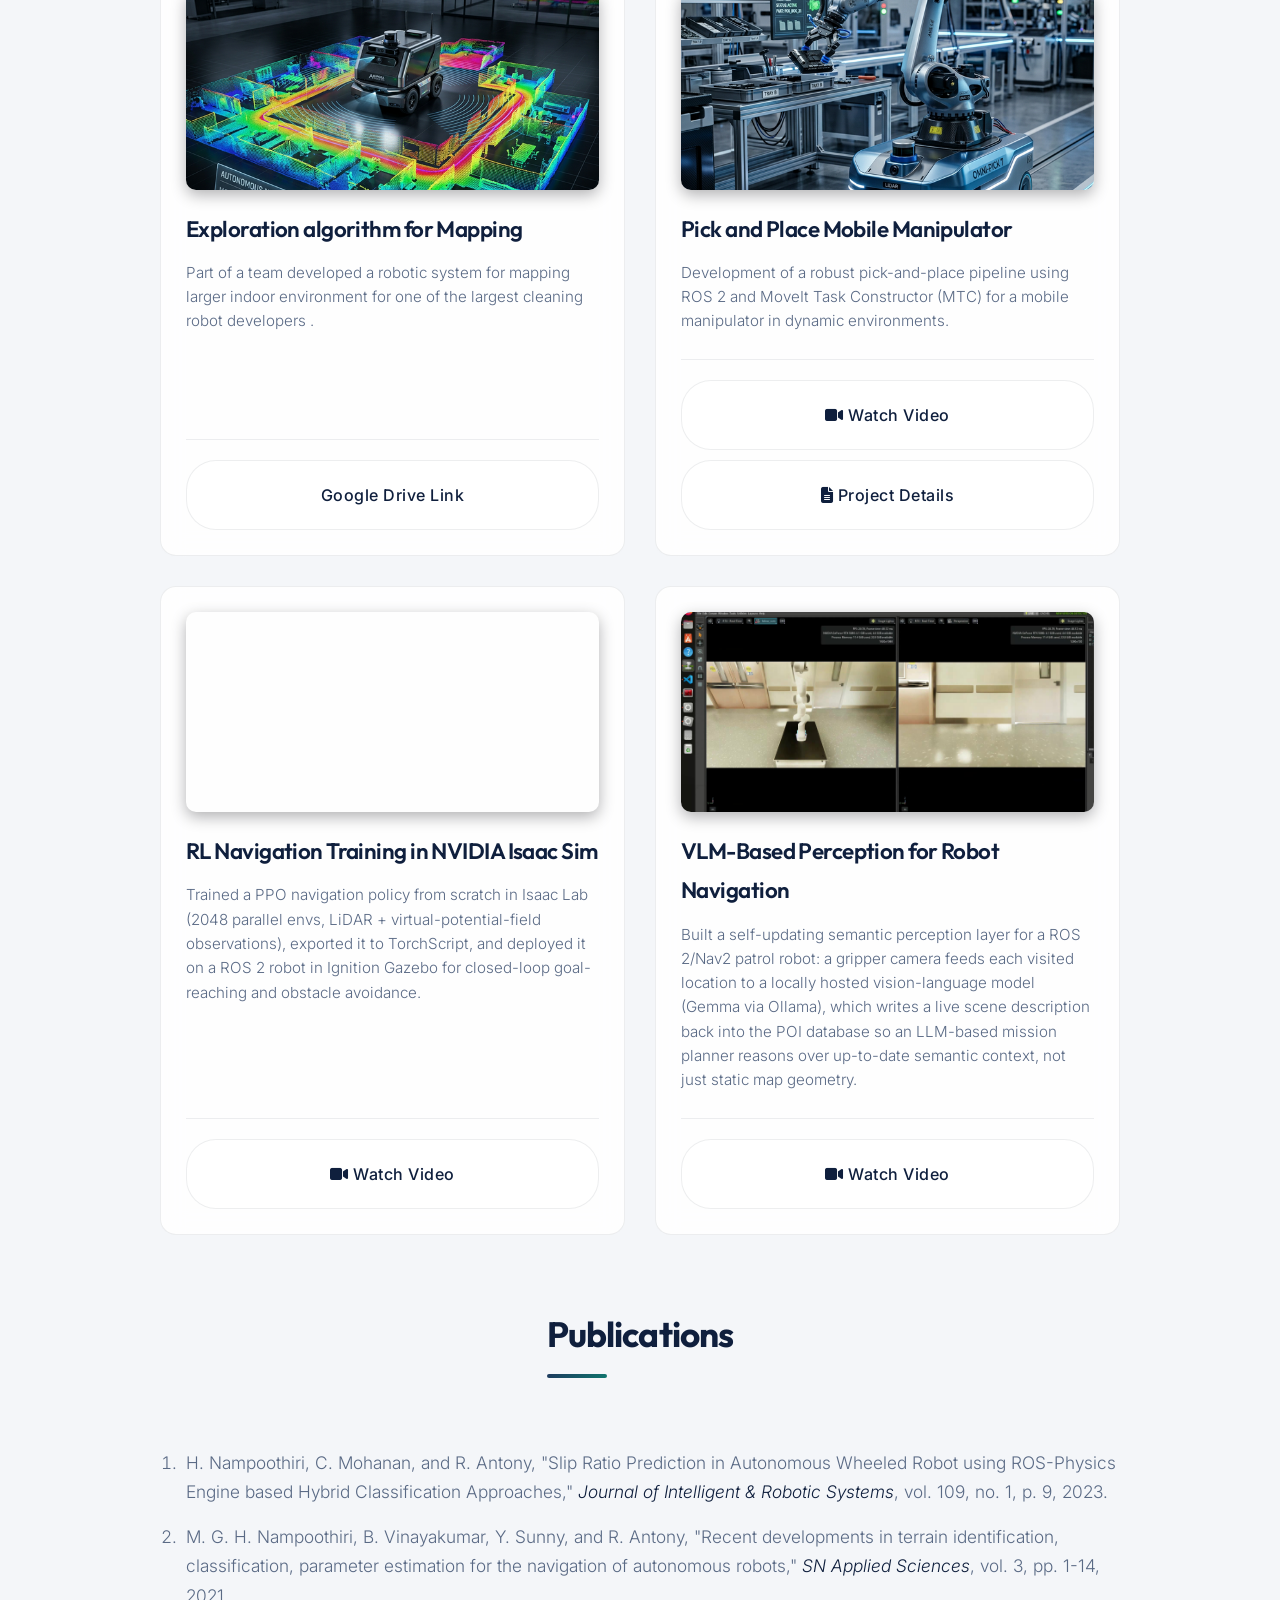
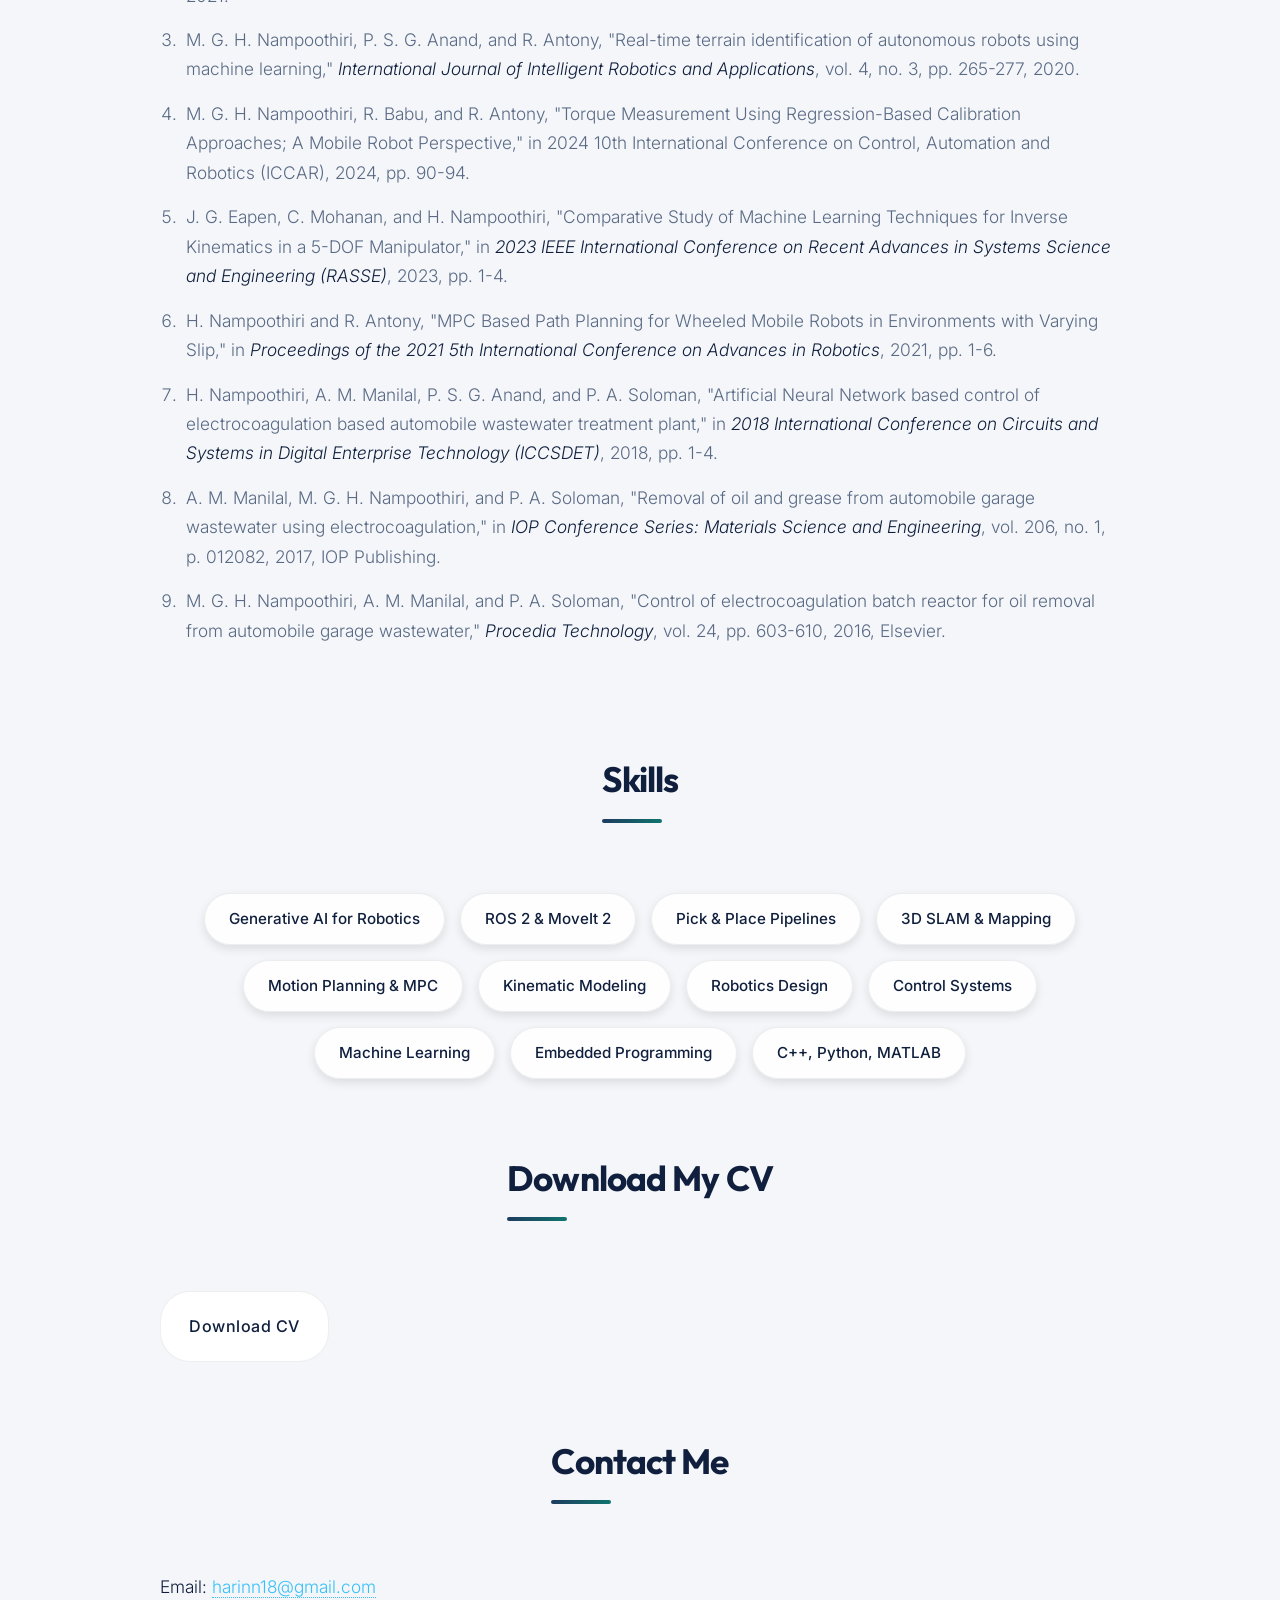
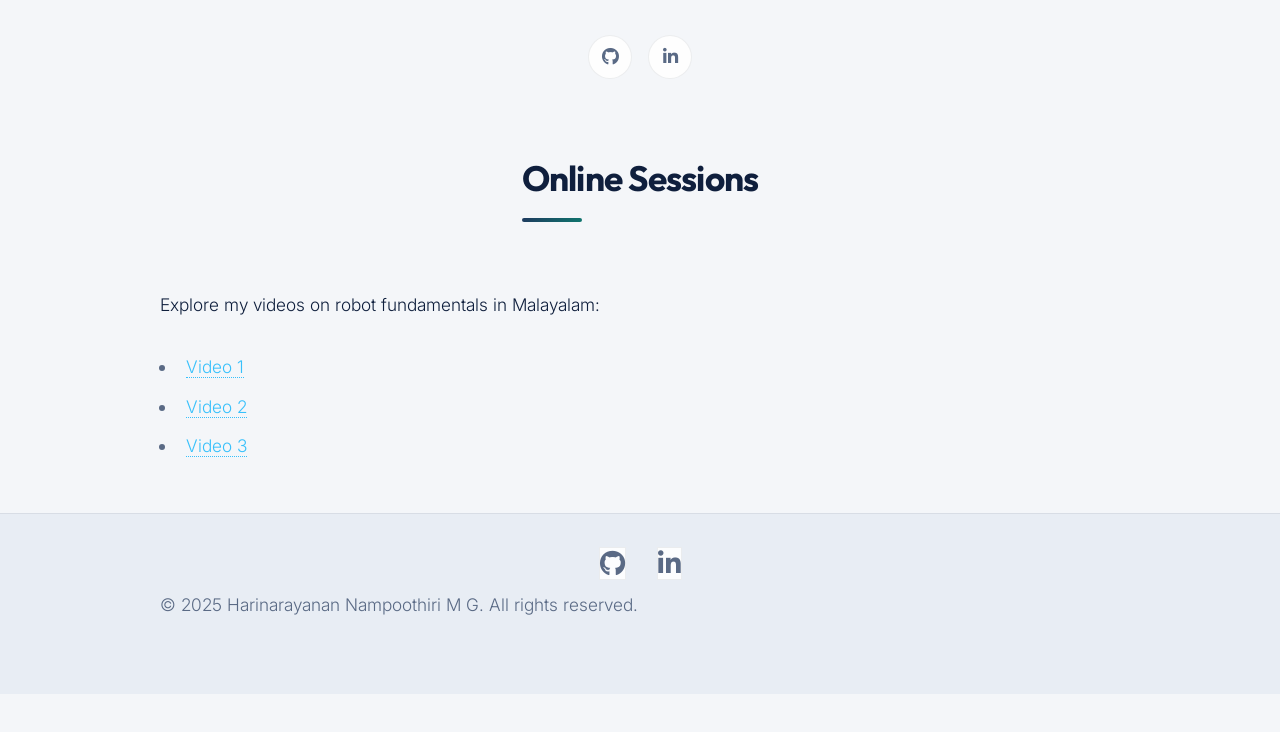
==== commit da87f6d7: "Add VLM perception and Isaac Sim RL navigation projects Replace the Isaac Sim demo card with the RL " ====
--- a/index.html
+++ b/index.html
@@ -192,15 +192,35 @@
                         </div>
                     </div>
 
-                    <!-- NVIDIA Isaac Sim Project -->
-                    <div class="project-card">
-                        <video src="ISAACSIM/isaac_sim_custom_robot.webm" autoplay loop muted playsinline></video>
-                        <div class="card-content">
-                            <h3>NVIDIA Isaac Sim Simulation</h3>
-                            <p>Showcasing proficiency in NVIDIA Isaac Sim by spawning a custom robot in a custom environment, visualizing real-time sensor outputs, and executing remote control navigation.</p>
-                        </div>
-                        <div class="card-footer">
-                            <a href="ISAACSIM/isaac_sim_custom_robot.webm" target="_blank" class="button"><i
+                    <!-- NVIDIA Isaac Sim RL Navigation Project -->
+                    <div class="project-card">
+                        <video src="ISAACSIM/testing_video.webm" autoplay loop muted playsinline></video>
+                        <div class="card-content">
+                            <h3>RL Navigation Training in NVIDIA Isaac Sim</h3>
+                            <p>Trained a PPO navigation policy from scratch in Isaac Lab (2048 parallel envs, LiDAR +
+                                virtual-potential-field observations), exported it to TorchScript, and deployed it on
+                                a ROS 2 robot in Ignition Gazebo for closed-loop goal-reaching and obstacle
+                                avoidance.</p>
+                        </div>
+                        <div class="card-footer">
+                            <a href="ISAACSIM/testing_video.webm" target="_blank" class="button"><i
+                                    class="fas fa-video"></i> Watch Video</a>
+                        </div>
+                    </div>
+
+                    <!-- VLM-Based Navigation Perception Project -->
+                    <div class="project-card">
+                        <img src="vlm_perception/vlm_perception_thumbnail.jpg" alt="VLM-Based Navigation Perception">
+                        <div class="card-content">
+                            <h3>VLM-Based Perception for Robot Navigation</h3>
+                            <p>Built a self-updating semantic perception layer for a ROS 2/Nav2 patrol robot: a
+                                gripper camera feeds each visited location to a locally hosted vision-language model
+                                (Gemma via Ollama), which writes a live scene description back into the POI database
+                                so an LLM-based mission planner reasons over up-to-date semantic context, not just
+                                static map geometry.</p>
+                        </div>
+                        <div class="card-footer">
+                            <a href="vlm_perception/vlm_navigation_demo.webm" target="_blank" class="button"><i
                                     class="fas fa-video"></i> Watch Video</a>
                         </div>
                     </div>
